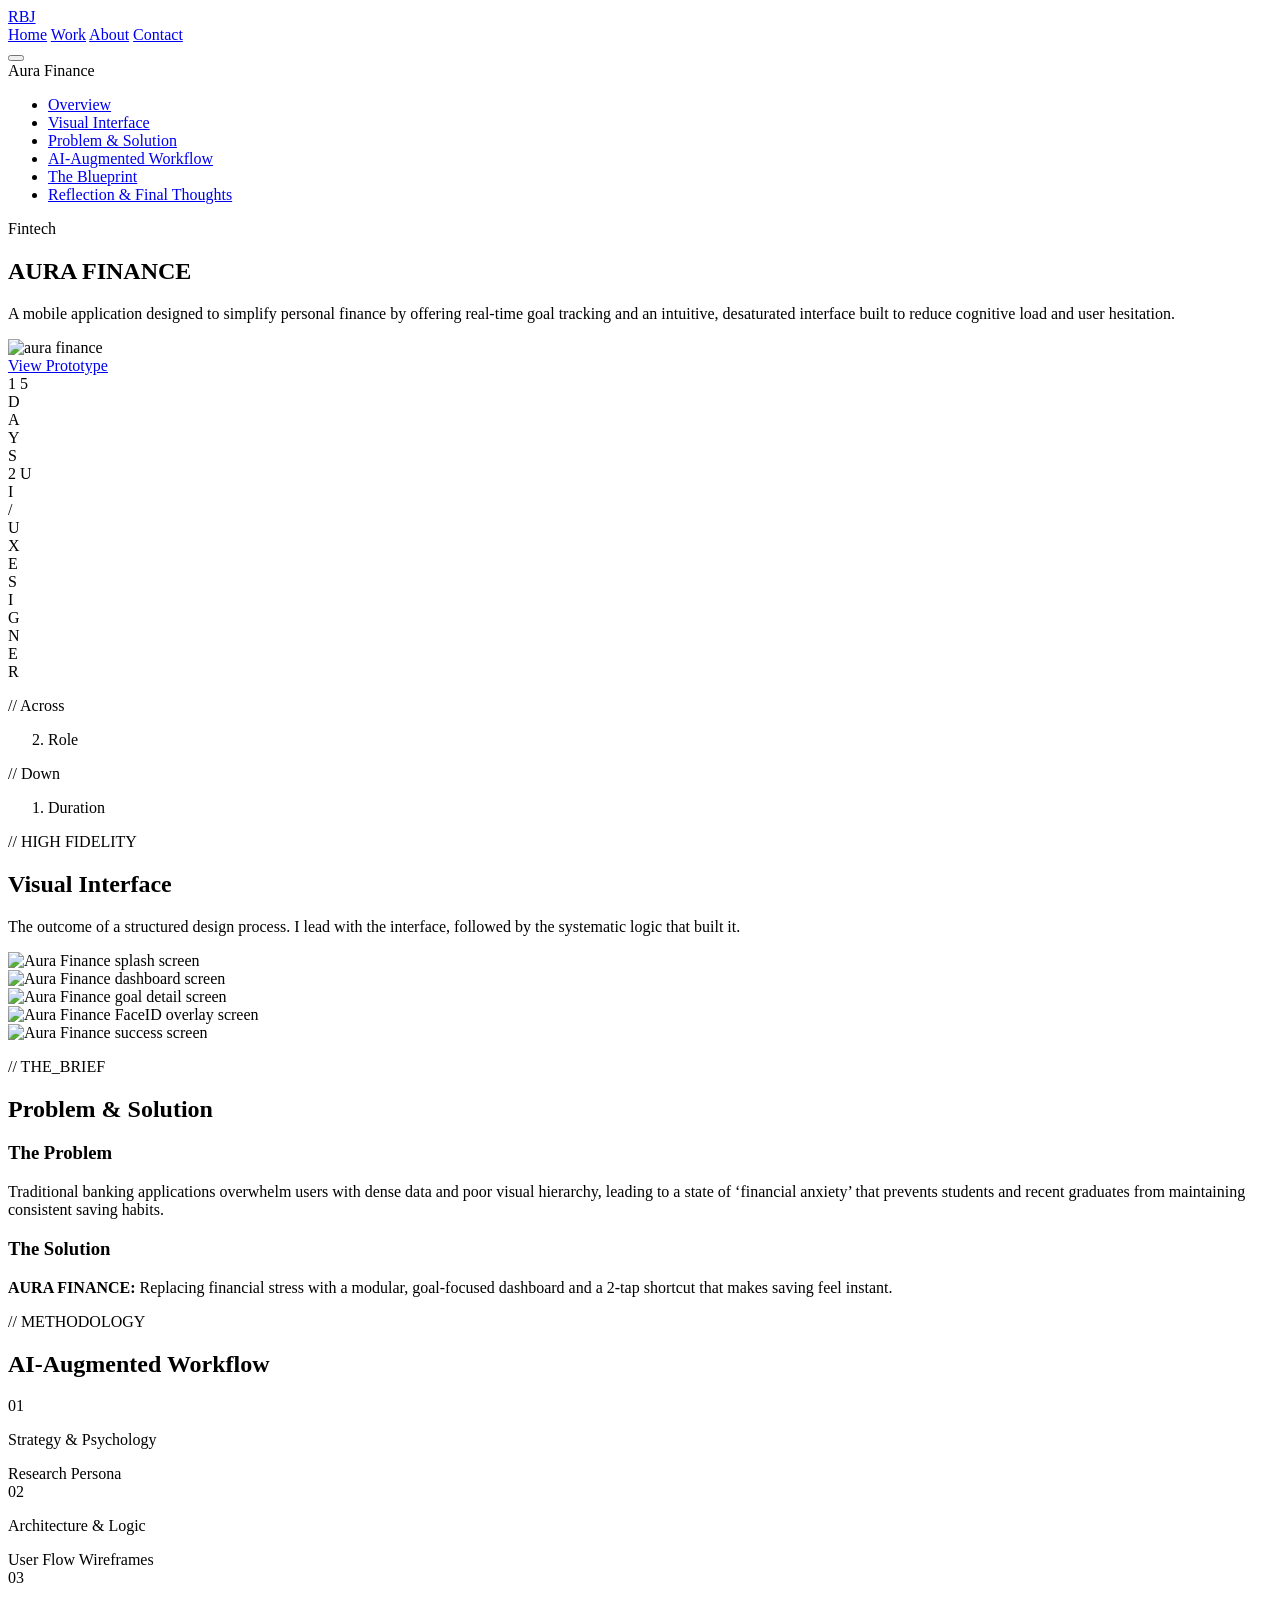
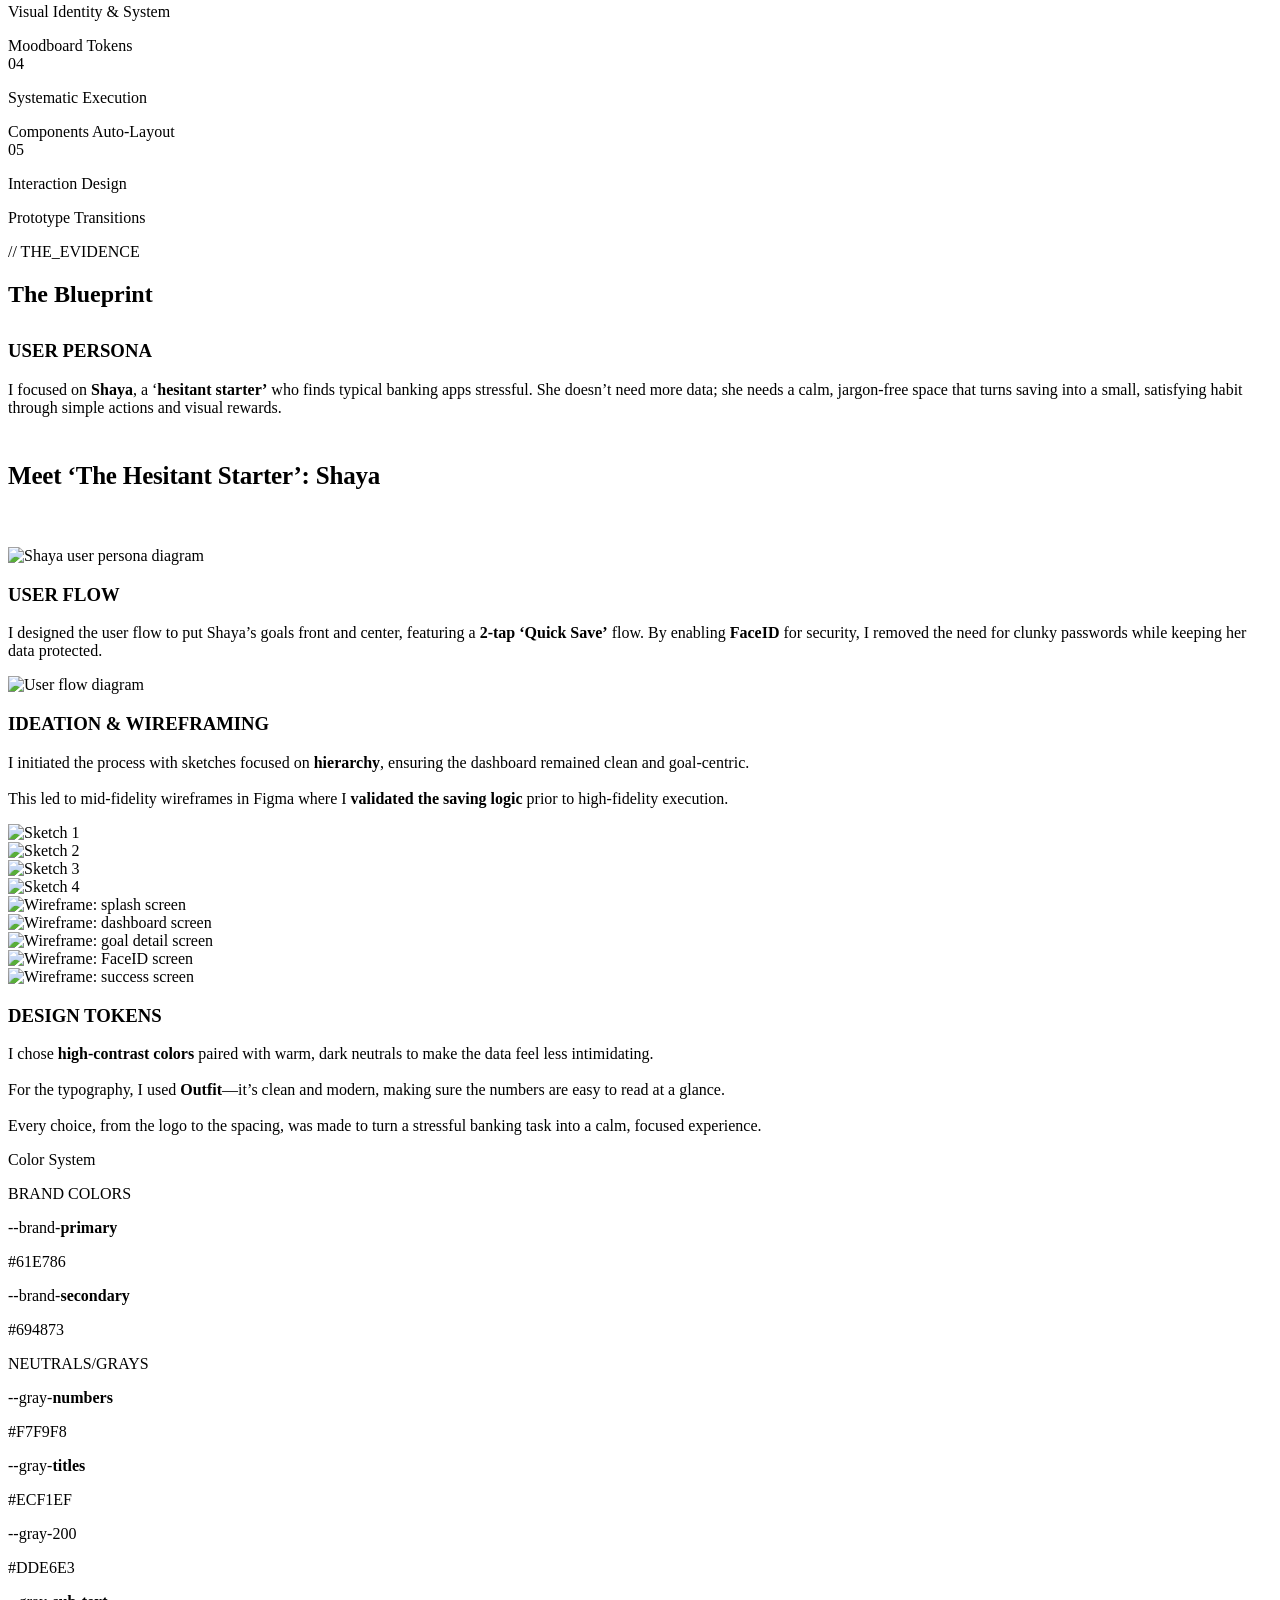
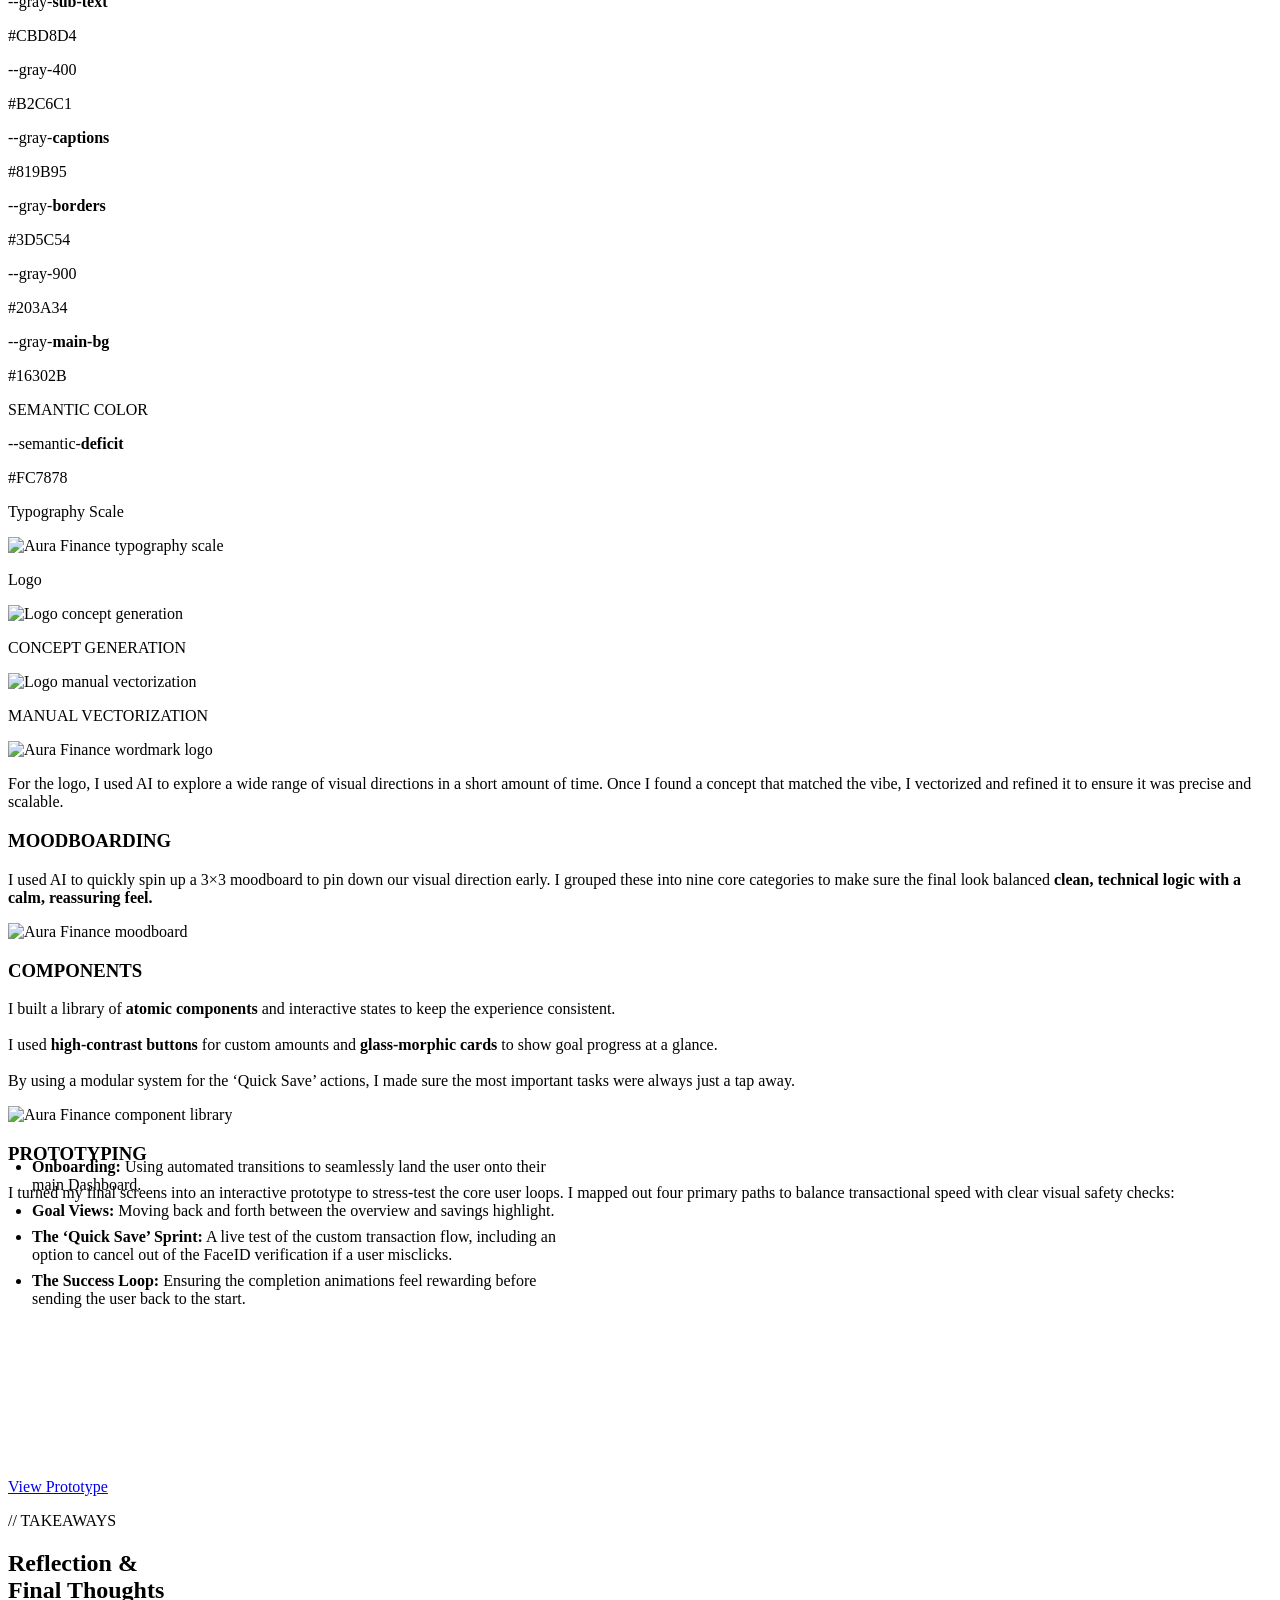
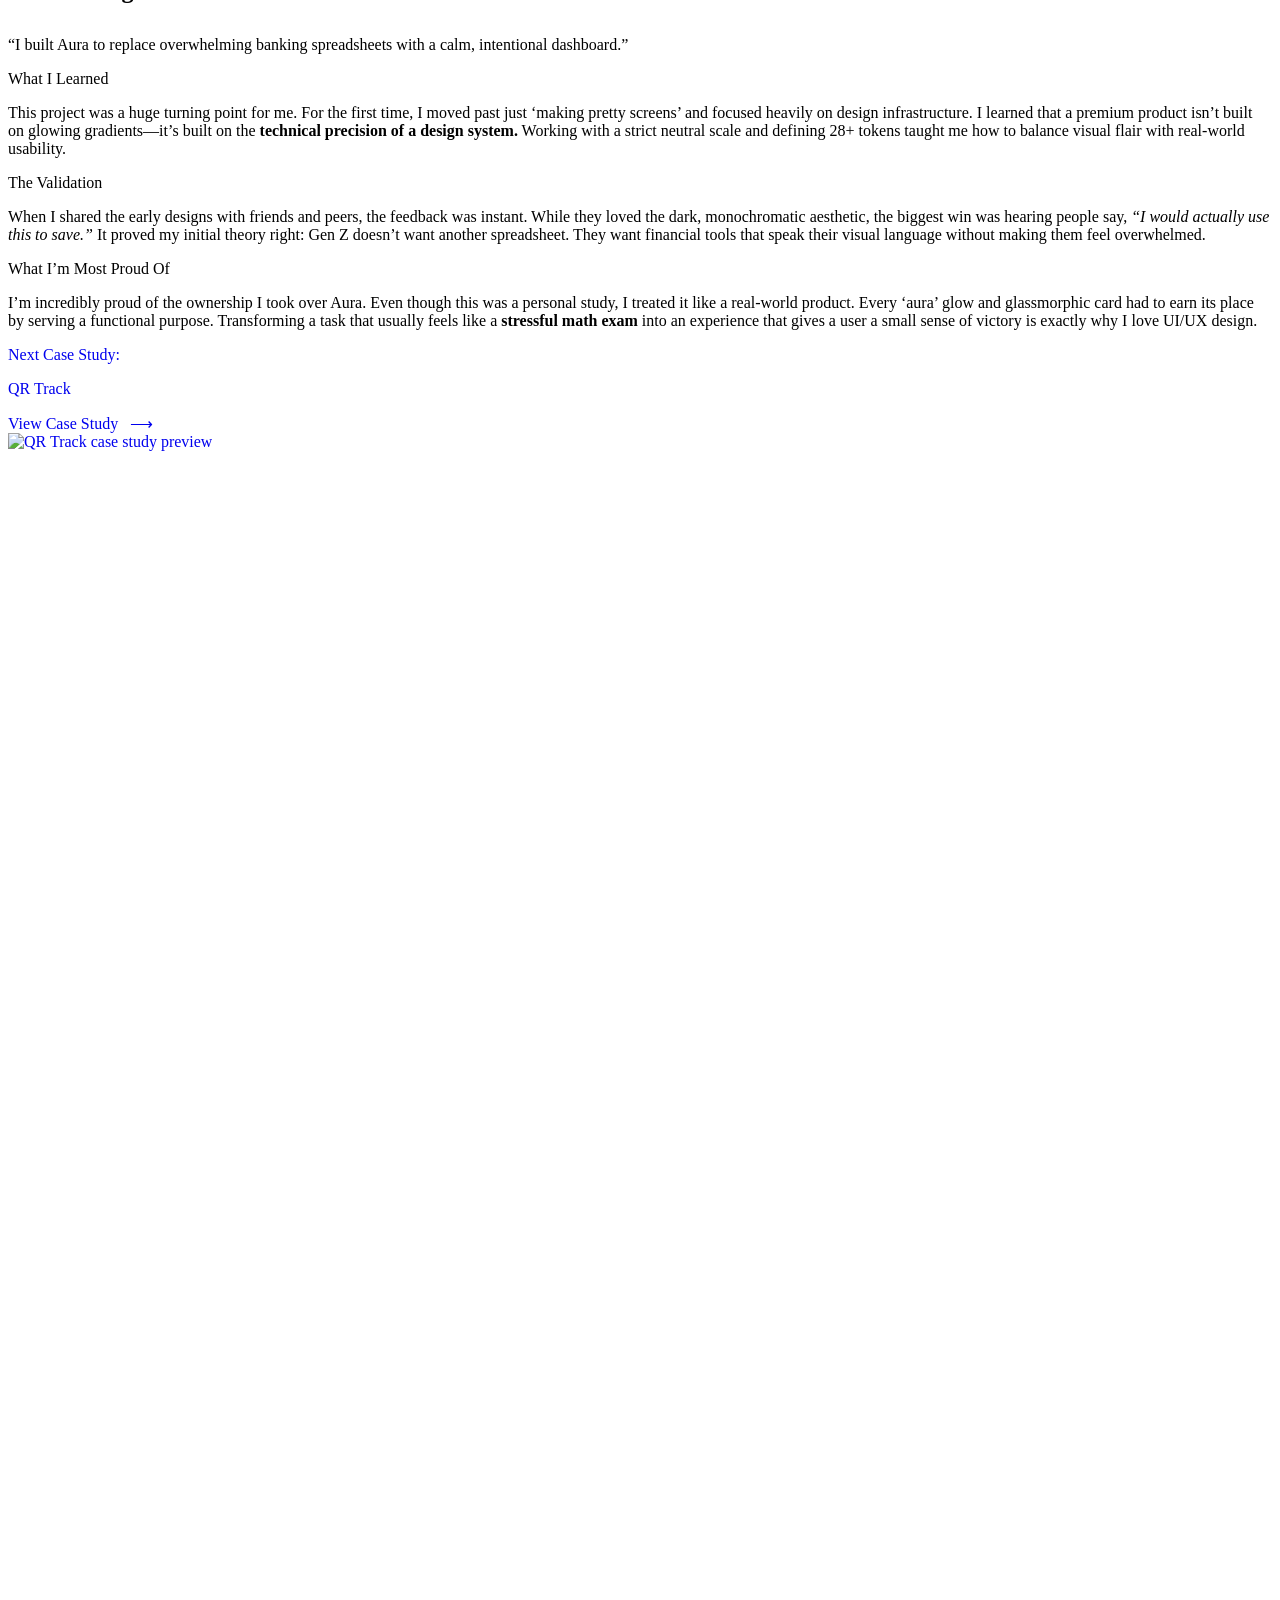
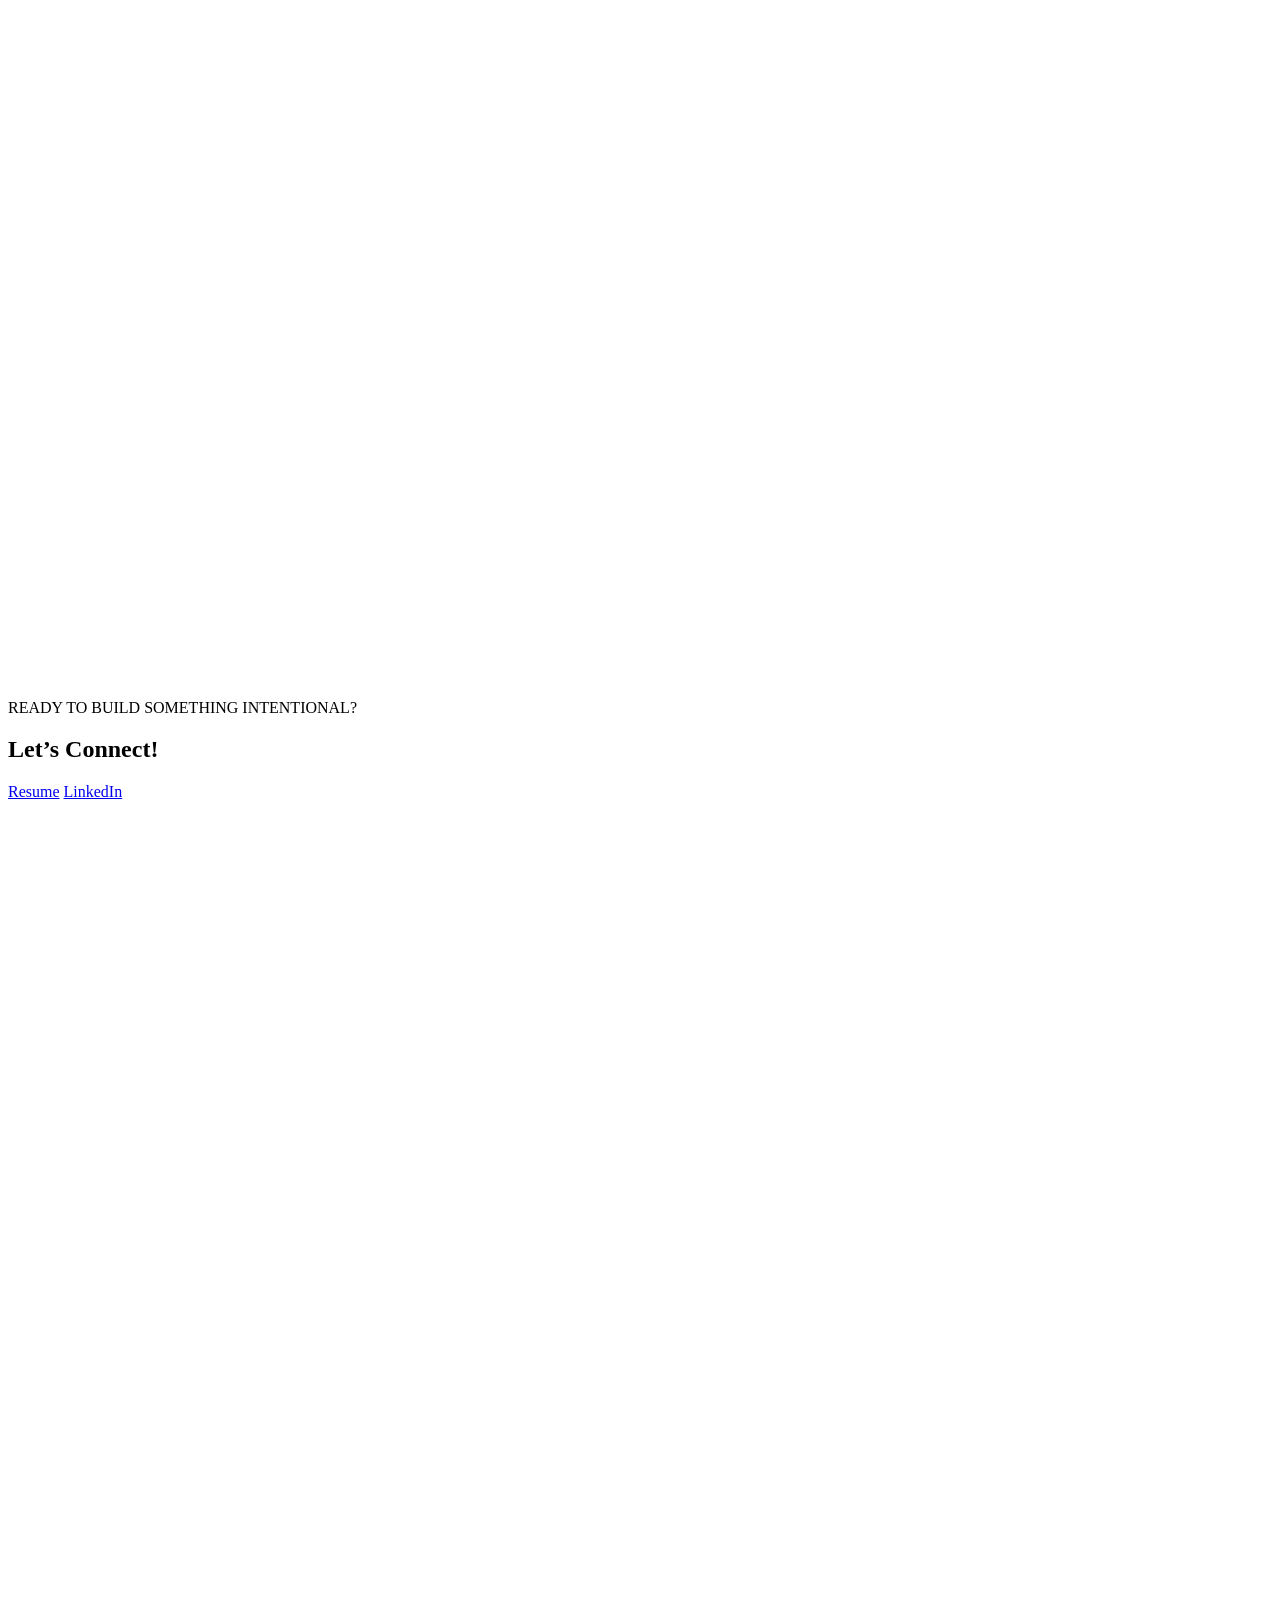
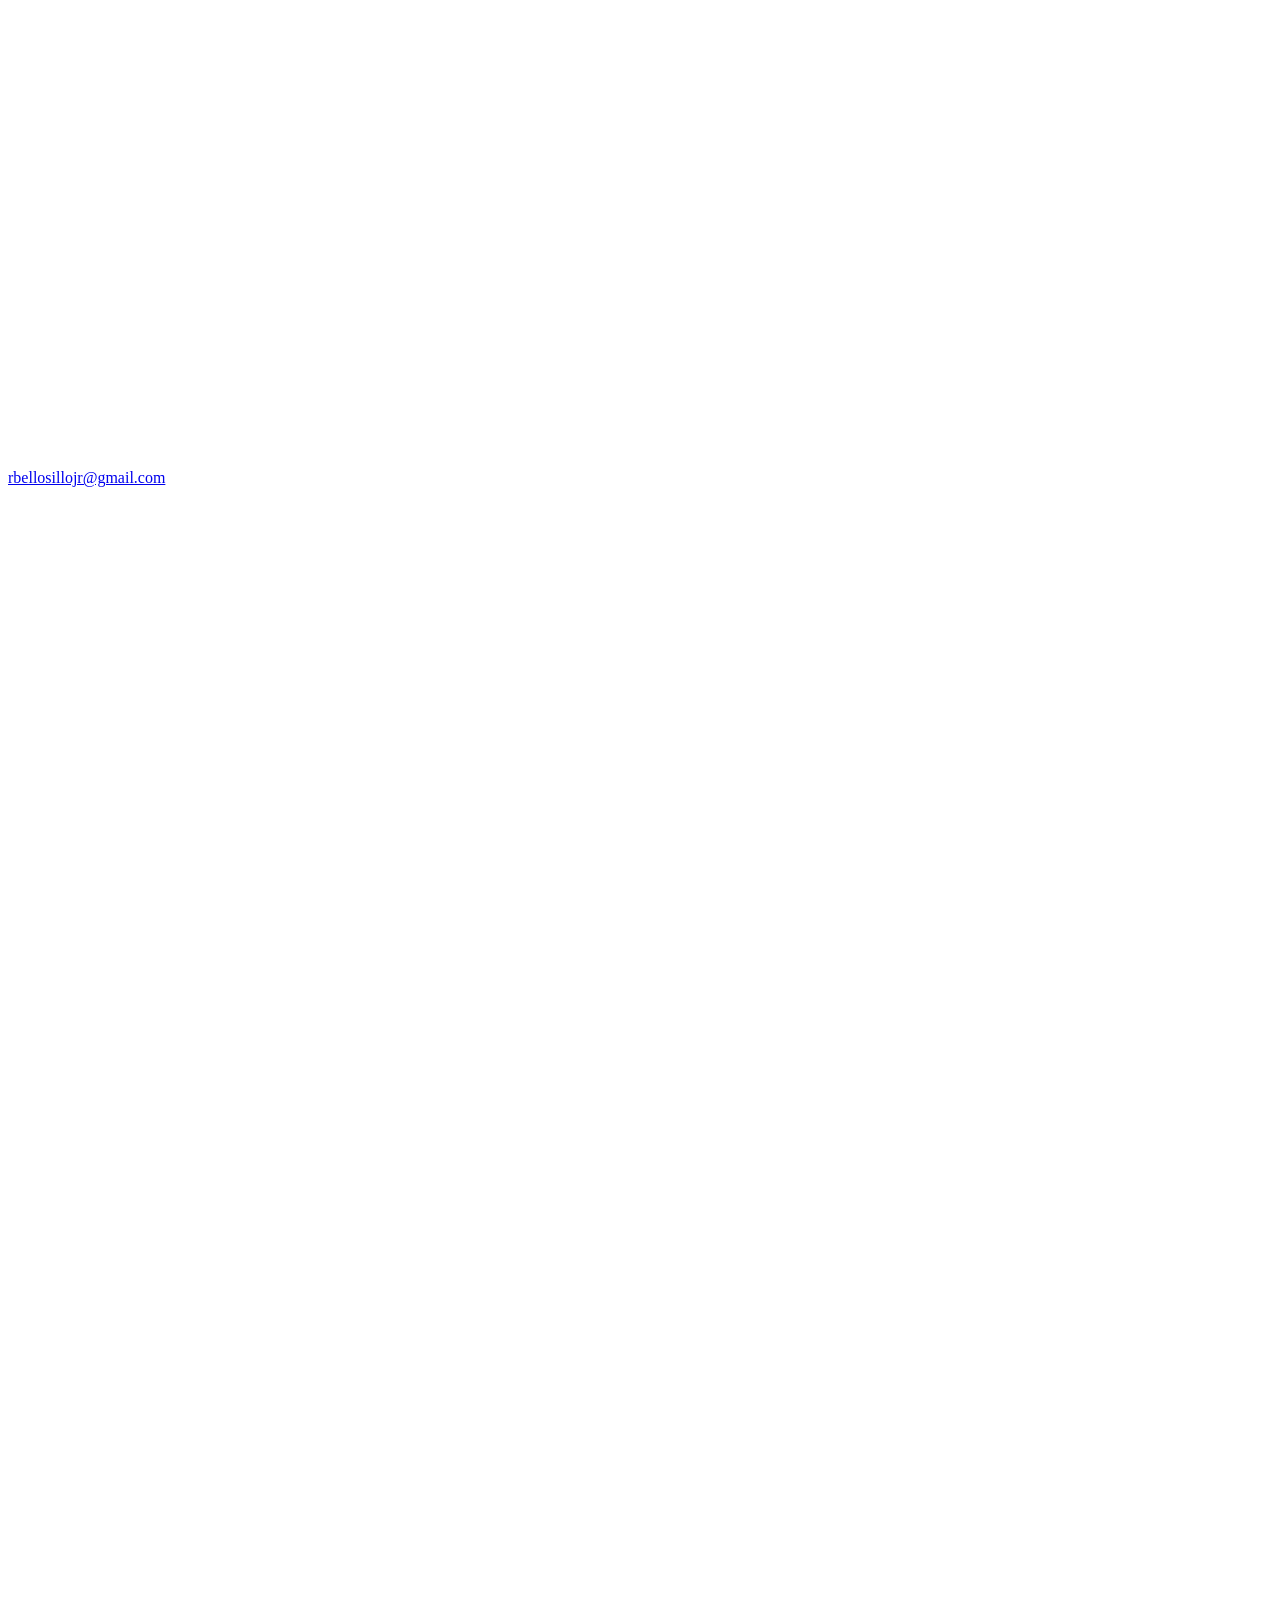
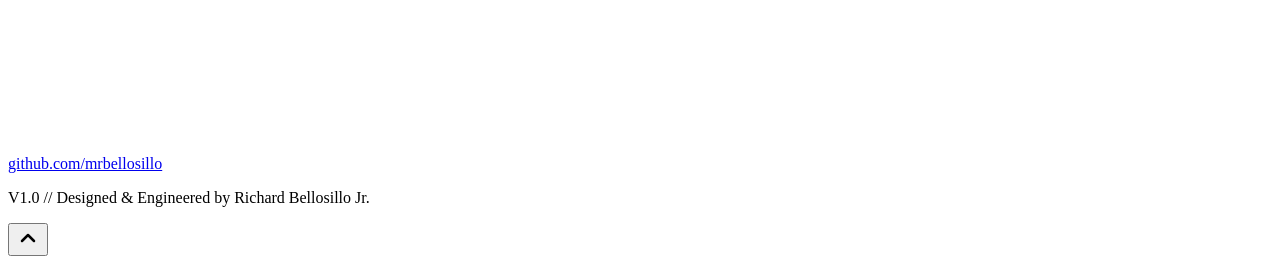
==== aura-finance.html @ d4dec8ad "change prototype link" ====
<!DOCTYPE html>
<html lang="en">
<head>
  <meta charset="UTF-8" />
  <meta name="viewport" content="width=device-width, initial-scale=1.0" />
  <meta name="description" content="Aura Finance — A mobile application designed to simplify personal finance. RBJ Case Study." />
  <title>Aura Finance — RBJ Case Study</title>

  <!-- Google Fonts -->
  <link rel="preconnect" href="https://fonts.googleapis.com" />
  <link rel="preconnect" href="https://fonts.gstatic.com" crossorigin />
  <link href="https://fonts.googleapis.com/css2?family=League+Spartan:wght@700;800;900&family=Oswald:wght@400;500;600;700&family=Source+Sans+Pro:ital,wght@0,400;0,600;0,700;1,400&display=swap" rel="stylesheet" />

  <!-- Stylesheets -->
  <link rel="stylesheet" href="styleguide.css" />
  <link rel="stylesheet" href="styles.css" />
</head>
<body class="aura-finance-page">

  <div class="page-wrapper">

    <!-- ================================================
         HEADER (identical to homepage)
         ================================================ -->
    <header class="site-header">
      <div class="header-inner">
        <a href="index.html" class="logo">RBJ</a>

        <nav class="nav-menus" id="nav-menus" aria-label="Main navigation">
          <a href="index.html" class="nav-link">Home</a>
          <a href="index.html#work" class="nav-link">Work</a>
          <a href="about.html" class="nav-link">About</a>
          <a href="index.html#contact" class="nav-link">Contact</a>
        </nav>

        <button class="nav-toggle" id="nav-toggle" aria-label="Toggle navigation" aria-expanded="false" aria-controls="nav-menus">
          <span></span>
          <span></span>
          <span></span>
        </button>
      </div>
    </header>

    <!-- ================================================
         MAIN CONTENT BLOCK
         ================================================ -->
    <main class="main-content">
        <nav class="project-sub-nav" id="projectSubNav">
            <div class="sub-nav-container">
                <span class="sub-nav-title">Aura Finance</span>
                <ul class="sub-nav-links">
                <li><a href="#overview">Overview</a></li>
                <li><a href="#visuals">Visual Interface</a></li>
                <li><a href="#problem">Problem & Solution</a></li>
                <li><a href="#workflow">AI-Augmented Workflow</a></li>
                <li><a href="#blueprint">The Blueprint</a></li>
                <li><a href="#reflection">Reflection & Final Thoughts</a></li>
                </ul>
            </div>
        </nav>
      <div class="content-inner-casestudy">

        <!-- ============================================
             1. OVERVIEW
             ============================================ -->
        <section class="af-overview" id="overview" aria-label="Project Overview">

          <!-- Left Side: Intro + CTA -->
          <div class="af-left-side">
            <div class="af-intro">
              <p class="af-eyebrow">Fintech</p>
              <h1 class="af-title">AURA FINANCE</h1>
              <p class="af-desc">A mobile application designed to simplify personal finance by offering real-time goal tracking and an intuitive, desaturated interface built to reduce cognitive load and user hesitation.</p>

              <!-- Portrait photo (positioned to the right of intro) -->
              <div class="af-photo-badge">
                <img src="minimalist portfolio/aura overview.png" alt="aura finance" />
              </div>
            </div>

            <a href="https://www.figma.com/proto/QNYFBD7wWFnxVoLUYLYUta/Fintech-Mobile-App?node-id=55-875&p=f&viewport=147%2C205%2C0.57&t=w9JX4EbroOOWSn1L-1&scaling=scale-down&content-scaling=fixed&starting-point-node-id=55%3A875&page-id=" target="_blank" class="cta-btn-green">View Prototype</a>
          </div>

          <!-- Right Side: Role/Duration Crossword -->
          <div class="af-right-side">

            <!-- Crossword: 5 DAYS (↓ col 5, rows 0–4) × UI/UX-DESIGNER (→ row 1, cols 0–12) -->
            <!-- Cell size: 35×35px. Grid: 13 cols × 5 rows = 455×175px -->
            <div class="af-crossword" role="img" aria-label="Crossword: 5 DAYS down, UI/UX DESIGNER across">

              <!-- 5 DAYS — Down, column 5 (left=175px), rows 0–4 -->
              <div class="af-xw-cell" style="left:175px; top:0px;">
                <span class="af-xw-num">1</span>
                <span class="af-xw-letter">5</span>
              </div>
              <div class="af-xw-cell" style="left:175px; top:35px;">
                <span class="af-xw-letter">D</span>
              </div>
              <div class="af-xw-cell" style="left:175px; top:70px;">
                <span class="af-xw-letter">A</span>
              </div>
              <div class="af-xw-cell" style="left:175px; top:105px;">
                <span class="af-xw-letter">Y</span>
              </div>
              <div class="af-xw-cell" style="left:175px; top:140px;">
                <span class="af-xw-letter">S</span>
              </div>

              <!-- UI/UX — Across, row 1 (top=35px), cols 0–4 (left 0–140px) -->
              <div class="af-xw-cell" style="left:0px; top:35px;">
                <span class="af-xw-num">2</span>
                <span class="af-xw-letter">U</span>
              </div>
              <div class="af-xw-cell" style="left:35px; top:35px;">
                <span class="af-xw-letter">I</span>
              </div>
              <div class="af-xw-cell" style="left:70px; top:35px;">
                <span class="af-xw-letter">/</span>
              </div>
              <div class="af-xw-cell" style="left:105px; top:35px;">
                <span class="af-xw-letter">U</span>
              </div>
              <div class="af-xw-cell" style="left:140px; top:35px;">
                <span class="af-xw-letter">X</span>
              </div>

              <!-- ESIGNER — Across, row 1, cols 6–12 (left 210–420px, after shared D at col 5) -->
              <div class="af-xw-cell" style="left:210px; top:35px;">
                <span class="af-xw-letter">E</span>
              </div>
              <div class="af-xw-cell" style="left:245px; top:35px;">
                <span class="af-xw-letter">S</span>
              </div>
              <div class="af-xw-cell" style="left:280px; top:35px;">
                <span class="af-xw-letter">I</span>
              </div>
              <div class="af-xw-cell" style="left:315px; top:35px;">
                <span class="af-xw-letter">G</span>
              </div>
              <div class="af-xw-cell" style="left:350px; top:35px;">
                <span class="af-xw-letter">N</span>
              </div>
              <div class="af-xw-cell" style="left:385px; top:35px;">
                <span class="af-xw-letter">E</span>
              </div>
              <div class="af-xw-cell" style="left:420px; top:35px;">
                <span class="af-xw-letter">R</span>
              </div>

            </div><!-- /.af-crossword -->

            <!-- Crossword Hints -->
            <div class="hint">
              <div class="hint-group">
                <p class="hint-label">// Across</p>
                <ol class="hint-list" start="2">
                  <li>Role</li>
                </ol>
              </div>
              <div class="hint-group">
                <p class="hint-label">// Down</p>
                <ol class="hint-list" start="1">
                  <li>Duration</li>
                </ol>
              </div>
            </div>

          </div><!-- /.af-right-side -->
        </section><!-- /.af-overview -->

        <!-- ============================================
             2. VISUAL INTERFACE (High Fidelity)
             ============================================ -->
        <section aria-label="Visual Interface" id="visuals">
          <div class="visual-interface-panel">

            <div class="vi-header">
              <div class="vi-header-left">
                <p class="vi-label">// HIGH FIDELITY</p>
                <h2 class="vi-title">Visual Interface</h2>
              </div>
              <p class="vi-desc">The outcome of a structured design process. I lead with the interface, followed by the systematic logic that built it.</p>
            </div>

            <div class="phone-screens">
              <!-- Row 1: Splash, Dashboard, Goal Detail -->
              <div class="phone-row">
                <div class="phone-screen-lg">
                  <img src="minimalist portfolio/aura finance (5).png"" alt="Aura Finance splash screen" loading="lazy" />
                </div>
                <div class="phone-screen-lg">
                  <img src="minimalist portfolio/aura finance (1).png" alt="Aura Finance dashboard screen" loading="lazy" />
                </div>
                <div class="phone-screen-lg">
                  <img src="minimalist portfolio/aura finance (2).png" alt="Aura Finance goal detail screen" loading="lazy" />
                </div>
              </div>

              <!-- Row 2: FaceID, Success (centred) -->
              <div class="phone-row-center">
                <div class="phone-screen-lg">
                  <img src="minimalist portfolio/aura finance (3).png" alt="Aura Finance FaceID overlay screen" loading="lazy" />
                </div>
                <div class="phone-screen-lg">
                  <img src="minimalist portfolio/aura finance (4).png" alt="Aura Finance success screen" loading="lazy" />
                </div>
              </div>
            </div>

          </div>
        </section>

        <!-- ============================================
             3. PROBLEM & SOLUTION
             ============================================ -->
        <section class="ps-section" aria-label="Problem and Solution" id="problem">
          <div class="ps-header">
            <p class="ps-eyebrow">// THE_BRIEF</p>
            <h2 class="ps-heading">Problem &amp; Solution</h2>
          </div>

          <div class="ps-grid">
            <div class="ps-col-p">
              <h3 class="ps-col-title">The Problem</h3>
              <p class="ps-col-text">Traditional banking applications overwhelm users with dense data and poor visual hierarchy, leading to a state of &lsquo;financial anxiety&rsquo; that prevents students and recent graduates from maintaining consistent saving habits.</p>
            </div>

            <div class="ps-col">
              <h3 class="ps-col-title">The Solution</h3>
              <p class="ps-col-text"><strong>AURA FINANCE:</strong> Replacing financial stress with a modular, goal-focused dashboard and a 2-tap shortcut that makes saving feel instant.</p>
            </div>
          </div>
        </section>

        <!-- ============================================
             4. METHODOLOGY (AI-Augmented Workflow)
             ============================================ -->
        <section class="methodology-section" aria-label="AI-Augmented Workflow" id="workflow">
          <div class="ps-header">
            <p class="ps-eyebrow">// METHODOLOGY</p>
            <h2 class="ps-heading">AI-Augmented Workflow</h2>
          </div>

          <div class="process-steps-row" role="list">

            <div class="process-step-card" role="listitem">
              <span class="process-step-num">01</span>
              <p class="process-step-title">Strategy &amp; Psychology</p>
              <div class="process-tags">
                <span class="process-tag">Research</span>
                <span class="process-tag">Persona</span>
              </div>
            </div>

            <div class="process-step-card" role="listitem">
              <span class="process-step-num">02</span>
              <p class="process-step-title">Architecture &amp; Logic</p>
              <div class="process-tags">
                <span class="process-tag">User Flow</span>
                <span class="process-tag">Wireframes</span>
              </div>
            </div>

            <div class="process-step-card" role="listitem">
              <span class="process-step-num">03</span>
              <p class="process-step-title">Visual Identity &amp; System</p>
              <div class="process-tags">
                <span class="process-tag">Moodboard</span>
                <span class="process-tag">Tokens</span>
              </div>
            </div>

            <div class="process-step-card" role="listitem">
              <span class="process-step-num">04</span>
              <p class="process-step-title">Systematic Execution</p>
              <div class="process-tags">
                <span class="process-tag">Components</span>
                <span class="process-tag">Auto-Layout</span>
              </div>
            </div>

            <div class="process-step-card" role="listitem">
              <span class="process-step-num">05</span>
              <p class="process-step-title">Interaction Design</p>
              <div class="process-tags">
                <span class="process-tag">Prototype</span>
                <span class="process-tag">Transitions</span>
              </div>
            </div>

          </div>
        </section>

        <!-- ============================================
             5. THE BLUEPRINT
             ============================================ -->
        <section class="blueprint-section" aria-label="The Blueprint" id="blueprint">

          <!-- Blueprint Title -->
          <div class="blueprint-title-block" style="margin-bottom: 32px;">
            <p class="blueprint-eyebrow">// THE_EVIDENCE</p>
            <h2 class="blueprint-heading">The Blueprint</h2>
          </div>

          <!-- Blueprint Sub-sections (each separated by a green divider) -->
          <div class="blueprint-sections">

            <!-- 5a. USER PERSONA -->
            <div class="af-subsection">
              <div class="af-subsection-header">
                <h3 class="af-subsection-name">USER PERSONA</h3>
                <p class="af-subsection-desc">
                  I focused on <strong>Shaya</strong>, a &lsquo;<strong>hesitant starter&rsquo;</strong> who finds typical banking apps stressful. She doesn&rsquo;t need more data; she needs a calm, jargon-free space that turns saving into a small, satisfying habit through simple actions and visual rewards.
                </p>
              </div>

              <div style="display:flex; flex-direction:column; gap:28px;">
                <div>
                  <p style="font-family:var(--h4-font-family); font-weight:700; font-size:25px; letter-spacing:-0.175px; line-height:36px; color:var(--neutral-30);">
                    Meet &lsquo;The Hesitant Starter&rsquo;: <span class="af-accent">Shaya</span>
                  </p>
                </div>
                <div class="af-image-card-fixed">
                  <img src="minimalist portfolio/User Persona aura.png" alt="Shaya user persona diagram" loading="lazy" />
                </div>
              </div>
            </div>

            <!-- 5b. USER FLOW -->
            <div class="af-subsection">
              <div class="af-subsection-header">
                <h3 class="af-subsection-name">USER FLOW</h3>
                <p class="af-subsection-desc">
                  I designed the user flow to put Shaya&rsquo;s goals front and center, featuring a <strong>2-tap &lsquo;Quick Save&rsquo;</strong> flow. By enabling <strong>FaceID</strong> for security, I removed the need for clunky passwords while keeping her data protected.
                </p>
              </div>
              <div class="af-flow-image-card">
                <img src="minimalist portfolio/user flow aura.png" alt="User flow diagram" loading="lazy" />
              </div>
            </div>

            <!-- 5c. IDEATION & WIREFRAMING -->
            <div class="af-subsection">
              <div class="af-subsection-header">
                <h3 class="af-subsection-name">IDEATION &amp; WIREFRAMING</h3>
                <p class="af-subsection-desc">
                  I initiated the process with sketches focused on <strong>hierarchy</strong>, ensuring the dashboard remained clean and goal-centric.
                  <br /><br />
                  This led to mid-fidelity wireframes in Figma where I <strong>validated the saving logic</strong> prior to high-fidelity execution.
                </p>
              </div>

              <div class="wireframe-panel">
                <!-- Sketches row -->
                <div class="sketch-row">
                  <div class="sketch-card">
                    <img src="minimalist portfolio/aura sketch 1.jpg" alt="Sketch 1" loading="lazy" />
                  </div>
                  <div class="sketch-card">
                    <img src="minimalist portfolio/aura sketch 2.jpg" alt="Sketch 2" loading="lazy" />
                  </div>
                  <div class="sketch-card">
                    <img src="minimalist portfolio/aura sketch 3.jpg" alt="Sketch 3" loading="lazy" />
                  </div>
                  <div class="sketch-card">
                    <img src="minimalist portfolio/aura sketch 4.jpg" alt="Sketch 4" loading="lazy" />
                  </div>
                </div>

                <!-- Mid-fi wireframes row -->
                <div class="midfi-row">
                  <div class="midfi-phone">
                    <img src="minimalist portfolio/Splash WIREFRAME.png" alt="Wireframe: splash screen" loading="lazy" />
                  </div>
                  <div class="midfi-phone">
                    <img src="minimalist portfolio/Dashboard WIREFRAME.png" alt="Wireframe: dashboard screen" loading="lazy" />
                  </div>
                  <div class="midfi-phone">
                    <img src="minimalist portfolio/Goal Details WIREFRAME.png" alt="Wireframe: goal detail screen" loading="lazy" />
                  </div>
                  <div class="midfi-phone">
                    <img src="minimalist portfolio/FaceID Overlay WIREFRAME.png" alt="Wireframe: FaceID screen" loading="lazy" />
                  </div>
                  <div class="midfi-phone">
                    <img src="minimalist portfolio/Success WIREFRAME.png" alt="Wireframe: success screen" loading="lazy" />
                  </div>
                </div>
              </div>
            </div>

            <!-- 5d. DESIGN TOKENS -->
            <div class="af-subsection">
              <div class="af-subsection-header">
                <h3 class="af-subsection-name">DESIGN TOKENS</h3>
                <p class="af-subsection-desc">
                  I chose <strong>high-contrast colors</strong> paired with warm, dark neutrals to make the data feel less intimidating.
                  <br /><br />
                  For the typography, I used <strong>Outfit</strong>&mdash;it&rsquo;s clean and modern, making sure the numbers are easy to read at a glance.
                  <br /><br />
                  Every choice, from the logo to the spacing, was made to turn a stressful banking task into a calm, focused experience.
                </p>
              </div>

              <div class="tokens-panel">
                <div class="tokens-inner">

                  <!-- Color System -->
                  <div>
                    <p class="tokens-subsection-title">Color System</p>
                    <div class="color-system-grid">

                      <!-- Brand Colors -->
                      <div class="color-group">
                        <p class="color-group-label">BRAND COLORS</p>
                        <div class="color-list">
                          <div class="color-row">
                            <div class="color-swatch" style="background:#61E786;"></div>
                            <div>
                              <p class="color-info-name">--brand-<strong>primary</strong></p>
                              <p class="color-info-hex">#61E786</p>
                            </div>
                          </div>
                          <div class="color-row">
                            <div class="color-swatch" style="background:#694873;"></div>
                            <div>
                              <p class="color-info-name">--brand-<strong>secondary</strong></p>
                              <p class="color-info-hex">#694873</p>
                            </div>
                          </div>
                        </div>
                      </div>

                      <!-- Neutrals / Grays -->
                      <div class="color-group">
                        <p class="color-group-label">NEUTRALS/GRAYS</p>
                        <div class="color-list">
                          <div class="color-row">
                            <div class="color-swatch" style="background:#F7F9F8;"></div>
                            <div>
                              <p class="color-info-name">--gray-<strong>numbers</strong></p>
                              <p class="color-info-hex">#F7F9F8</p>
                            </div>
                          </div>
                          <div class="color-row">
                            <div class="color-swatch" style="background:#ECF1EF;"></div>
                            <div>
                              <p class="color-info-name">--gray-<strong>titles</strong></p>
                              <p class="color-info-hex">#ECF1EF</p>
                            </div>
                          </div>
                          <div class="color-row">
                            <div class="color-swatch" style="background:#DDE6E3;"></div>
                            <div>
                              <p class="color-info-name">--gray-200</p>
                              <p class="color-info-hex">#DDE6E3</p>
                            </div>
                          </div>
                          <div class="color-row">
                            <div class="color-swatch" style="background:#CBD8D4;"></div>
                            <div>
                              <p class="color-info-name">--gray-<strong>sub-text</strong></p>
                              <p class="color-info-hex">#CBD8D4</p>
                            </div>
                          </div>
                          <div class="color-row">
                            <div class="color-swatch" style="background:#B2C6C1;"></div>
                            <div>
                              <p class="color-info-name">--gray-400</p>
                              <p class="color-info-hex">#B2C6C1</p>
                            </div>
                          </div>
                          <div class="color-row">
                            <div class="color-swatch" style="background:#819B95;"></div>
                            <div>
                              <p class="color-info-name">--gray-<strong>captions</strong></p>
                              <p class="color-info-hex">#819B95</p>
                            </div>
                          </div>
                          <div class="color-row">
                            <div class="color-swatch" style="background:#3D5C54;"></div>
                            <div>
                              <p class="color-info-name">--gray-<strong>borders</strong></p>
                              <p class="color-info-hex">#3D5C54</p>
                            </div>
                          </div>
                          <div class="color-row">
                            <div class="color-swatch" style="background:#203A34;"></div>
                            <div>
                              <p class="color-info-name">--gray-900</p>
                              <p class="color-info-hex">#203A34</p>
                            </div>
                          </div>
                          <div class="color-row">
                            <div class="color-swatch" style="background:#16302B;"></div>
                            <div>
                              <p class="color-info-name">--gray-<strong>main-bg</strong></p>
                              <p class="color-info-hex">#16302B</p>
                            </div>
                          </div>
                        </div>
                      </div>

                      <!-- Semantic Color -->
                      <div class="color-group">
                        <p class="color-group-label">SEMANTIC COLOR</p>
                        <div class="color-list">
                          <div class="color-row">
                            <div class="color-swatch" style="background:#FC7878;"></div>
                            <div>
                              <p class="color-info-name">--semantic-<strong>deficit</strong></p>
                              <p class="color-info-hex">#FC7878</p>
                            </div>
                          </div>
                        </div>
                      </div>

                    </div><!-- /.color-system-grid -->
                  </div>

                  <!-- Typography & Logo -->
                  <div class="typo-logo-row">

                    <!-- Typography Scale -->
                    <div class="typography-block">
                      <p class="tokens-subsection-title">Typography Scale</p>
                      <div class="typography-image-card">
                        <img src="minimalist portfolio/typography scale aura.png" alt="Aura Finance typography scale" loading="lazy" />
                      </div>
                    </div>

                    <!-- Logo -->
                    <div class="logo-block">
                      <p class="tokens-subsection-title" style="align-self:flex-start;">Logo</p>
                      <div class="logo-dark-card">
                        <!-- Logo concept images -->
                        <div class="logo-concept-row">
                          <div class="logo-concept-item">
                            <img src="minimalist portfolio/concept aura (1).png" alt="Logo concept generation" loading="lazy" />
                            <p class="logo-concept-label">CONCEPT GENERATION</p>
                          </div>
                          <div class="logo-concept-item">
                            <img src="minimalist portfolio/concept aura (2).png" alt="Logo manual vectorization" loading="lazy" style="object-fit:contain;" />
                            <p class="logo-concept-label">MANUAL VECTORIZATION</p>
                          </div>
                        </div>

                        <!-- Final wordmark -->
                        <div class="logo-final-row">
                          <div class="logo-final-badge">
                            <img src="minimalist portfolio/concept aura (3).png" alt="Aura Finance wordmark logo" loading="lazy" />
                          </div>
                          <p class="logo-final-caption">For the logo, I used AI to explore a wide range of visual directions in a short amount of time. Once I found a concept that matched the vibe, I vectorized and refined it to ensure it was precise and scalable.</p>
                        </div>
                      </div>
                    </div>

                  </div><!-- /.typo-logo-row -->

                </div><!-- /.tokens-inner -->
              </div><!-- /.tokens-panel -->
            </div>

            <!-- 5e. MOODBOARDING -->
            <div class="af-subsection">
              <div class="af-subsection-header">
                <h3 class="af-subsection-name">MOODBOARDING</h3>
                <p class="af-subsection-desc">
                  I used AI to quickly spin up a 3&times;3 moodboard to pin down our visual direction early. I grouped these into nine core categories to make sure the final look balanced <strong>clean, technical logic with a calm, reassuring feel.</strong>
                </p>
              </div>
              <div class="af-image-card">
                <img src="minimalist portfolio/Aura finance moodboard.png" alt="Aura Finance moodboard" loading="lazy" />
              </div>
            </div>

            <!-- 5f. COMPONENTS -->
            <div class="af-subsection">
              <div class="af-subsection-header">
                <h3 class="af-subsection-name">COMPONENTS</h3>
                <p class="af-subsection-desc">
                  I built a library of <strong>atomic components</strong> and interactive states to keep the experience consistent.
                  <br /><br />
                  I used <strong>high-contrast buttons</strong> for custom amounts and <strong>glass-morphic cards</strong> to show goal progress at a glance.
                  <br /><br />
                  By using a modular system for the &lsquo;Quick Save&rsquo; actions, I made sure the most important tasks were always just a tap away.
                </p>
              </div>
              <div class="af-image-card">
                <img src="minimalist portfolio/Components aura.png" alt="Aura Finance component library" loading="lazy" />
              </div>
            </div>

            <!-- 5g. PROTOTYPING (last — no divider, has centered CTA) -->
            <div class="af-subsection" style="border-bottom:none; padding-bottom:0; margin-bottom:0;">
              <div class="af-subsection-header">
                <h3 class="af-subsection-name">PROTOTYPING</h3>
                <p class="af-subsection-desc">
                  I turned my final screens into an interactive prototype to stress-test the core user loops. I mapped out four primary paths to balance transactional speed with clear visual safety checks:
                </p>
              </div>

              <!-- Prototype description list -->
              <ul style="font-family:var(--body-large-font-family); font-size:var(--body-large-font-size); line-height:var(--body-large-line-height); color:var(--neutral-30); list-style:disc; padding-left:24px; display:flex; flex-direction:column; gap:8px; width:531px; align-self:flex-end; margin-top:-60px;">
                <li><strong>Onboarding:</strong> Using automated transitions to seamlessly land the user onto their main Dashboard.</li>
                <li><strong>Goal Views:</strong> Moving back and forth between the overview and savings highlight.</li>
                <li><strong>The &lsquo;Quick Save&rsquo; Sprint:</strong> A live test of the custom transaction flow, including an option to cancel out of the FaceID verification if a user misclicks.</li>
                <li><strong>The Success Loop:</strong> Ensuring the completion animations feel rewarding before sending the user back to the start.</li>
              </ul>

              <div class="af-prototype-video-card">
                    <video 
                        src="minimalist portfolio/Aura prototype (1).mp4" 
                        autoplay 
                        muted 
                        loop 
                        playsinline 
                        poster="minimalist portfolio/aura thumbnail.png">
                    </video>
                </div>

              <div class="prototype-cta-wrap">
                <a href="https://www.figma.com/proto/QNYFBD7wWFnxVoLUYLYUta/Fintech-Mobile-App?node-id=55-651&viewport=246%2C172%2C0.39&t=v7TFz2udGA73WuOQ-1&scaling=contain&content-scaling=fixed&starting-point-node-id=55%3A875&page-id=55%3A650" target="_blank" class="cta-btn-green">View Prototype</a>
              </div>
            </div>

          </div><!-- /.blueprint-sections -->
        </section>

        <!-- ============================================
             6. REFLECTION & FINAL THOUGHTS
             ============================================ -->
        <section class="reflection-section" aria-label="Reflection and Final Thoughts" id="reflection">
          <div class="blueprint-title-block" style="margin-bottom: 32px;">
            <p class="blueprint-eyebrow">// TAKEAWAYS</p>
            <h2 class="blueprint-heading">Reflection &amp;<br />Final Thoughts</h2>
          </div>

          <div class="reflection-grid">

            <!-- Top-left: Quote -->
            <div class="reflection-cell rc-quote">
              <p class="reflection-quote">
                &ldquo;I built <span class="af-accent">Aura</span> to replace overwhelming banking spreadsheets with a calm, intentional dashboard.&rdquo;
              </p>
            </div>

            <!-- Top-right: What I Learned -->
            <div class="reflection-cell rc-learn">
              <div>
                <span class="reflection-cell-title">What I Learned</span>
                <p class="reflection-cell-text">
                  This project was a huge turning point for me. For the first time, I moved past just &lsquo;making pretty screens&rsquo; and focused heavily on design infrastructure. I learned that a premium product isn&rsquo;t built on glowing gradients&mdash;it&rsquo;s built on the <strong>technical precision of a design system.</strong> Working with a strict neutral scale and defining 28+ tokens taught me how to balance visual flair with real-world usability.
                </p>
              </div>
            </div>

            <!-- Bottom-left: The Validation -->
            <div class="reflection-cell rc-valid">
              <div>
                <span class="reflection-cell-title">The Validation</span>
                <p class="reflection-cell-text">
                  When I shared the early designs with friends and peers, the feedback was instant. While they loved the dark, monochromatic aesthetic, the biggest win was hearing people say, <em>&ldquo;I would actually use this to save.&rdquo;</em> It proved my initial theory right: Gen Z doesn&rsquo;t want another spreadsheet. They want financial tools that speak their visual language without making them feel overwhelmed.
                </p>
              </div>
            </div>

            <!-- Bottom-right: What I'm Most Proud Of -->
            <div class="reflection-cell rc-proud">
              <div>
                <span class="reflection-cell-title">What I&rsquo;m Most Proud Of</span>
                <p class="reflection-cell-text">
                  I&rsquo;m incredibly proud of the ownership I took over Aura. Even though this was a personal study, I treated it like a real-world product. Every &lsquo;aura&rsquo; glow and glassmorphic card had to earn its place by serving a functional purpose. Transforming a task that usually feels like a <strong>stressful math exam</strong> into an experience that gives a user a small sense of victory is exactly why I love UI/UX design.
                </p>
              </div>
            </div>

          </div><!-- /.reflection-grid -->
        </section>

        <!-- ============================================
             7. NEXT CASE STUDY
             ============================================ -->
        <section class="next-case-study-section" aria-label="Next case study">
          <a href="qr-track.html" class="next-case-study-banner" style="text-decoration: none; display: block;">
            <div class="next-cs-content">
              <div>
                <p class="next-cs-label">Next Case Study:</p>
                <p class="next-cs-name">QR Track</p>
                <!-- CHANGED FROM <a> TO <span> TO PREVENT HTML BREAKAGE -->
                <span class="next-cs-link">View Case Study &nbsp;&nbsp;⟶</span>
              </div>
              <img
                src="minimalist portfolio/qr track (7).png"
                alt="QR Track case study preview"
                class="next-cs-image"
                loading="lazy"
              />
            </div>
          </a>
        </section>

        <footer class="site-footer" id="contacts" aria-label="Contact and footer" style="margin-top: -40px;">

      <!-- Decorative QR-code SVG patterns -->
            <div class="deco-svg deco-tl" aria-hidden="true">
                <svg viewBox="0 0 174.834 174.834" fill="none" xmlns="http://www.w3.org/2000/svg">
                <path d="M145.695 21.8543H101.987C97.98 21.8543 94.7019 25.1324 94.7019 29.139V87.4171C94.7019 91.4238 97.98 94.7019 101.987 94.7019H145.695C149.702 94.7019 152.98 91.4238 152.98 87.4171V29.139C152.98 25.1324 149.702 21.8543 145.695 21.8543ZM138.41 80.1324H109.271V36.4238H138.41V80.1324ZM72.8476 21.8543H29.139C25.1324 21.8543 21.8543 25.1324 21.8543 29.139V58.2781C21.8543 62.2847 25.1324 65.5629 29.139 65.5629H72.8476C76.8542 65.5629 80.1324 62.2847 80.1324 58.2781V29.139C80.1324 25.1324 76.8542 21.8543 72.8476 21.8543ZM65.5629 50.9933H36.4238V36.4238H65.5629V50.9933ZM145.695 109.271H101.987C97.98 109.271 94.7019 112.55 94.7019 116.556V145.695C94.7019 149.702 97.98 152.98 101.987 152.98H145.695C149.702 152.98 152.98 149.702 152.98 145.695V116.556C152.98 112.55 149.702 109.271 145.695 109.271ZM138.41 138.41H109.271V123.841H138.41V138.41ZM72.8476 80.1324H29.139C25.1324 80.1324 21.8543 83.4105 21.8543 87.4171V145.695C21.8543 149.702 25.1324 152.98 29.139 152.98H72.8476C76.8542 152.98 80.1324 149.702 80.1324 145.695V87.4171C80.1324 83.4105 76.8542 80.1324 72.8476 80.1324ZM65.5629 138.41H36.4238V94.7019H65.5629V138.41Z" fill="var(--brandprimary)" />
                </svg>
            </div>

            <div class="deco-svg deco-ml" aria-hidden="true">
                <svg viewBox="0 0 99.0884 99.0884" fill="none" xmlns="http://www.w3.org/2000/svg">
                <path d="M82.5736 12.386H57.8015C55.5308 12.386 53.6729 14.244 53.6729 16.5147V49.5442C53.6729 51.815 55.5308 53.6729 57.8015 53.6729H82.5736C84.8444 53.6729 86.7023 51.815 86.7023 49.5442V16.5147C86.7023 14.244 84.8444 12.386 82.5736 12.386ZM78.445 45.4155H61.9302V20.6434H78.445V45.4155ZM41.2868 12.386H16.5147C14.244 12.386 12.386 14.244 12.386 16.5147V33.0295C12.386 35.3002 14.244 37.1581 16.5147 37.1581H41.2868C43.5576 37.1581 45.4155 35.3002 45.4155 33.0295V16.5147C45.4155 14.244 43.5576 12.386 41.2868 12.386ZM37.1581 28.9008H20.6434V20.6434H37.1581V28.9008ZM82.5736 61.9302H57.8015C55.5308 61.9302 53.6729 63.7881 53.6729 66.0589V82.5736C53.6729 84.8444 55.5308 86.7023 57.8015 86.7023H82.5736C84.8444 86.7023 86.7023 84.8444 86.7023 82.5736V66.0589C86.7023 63.7881 84.8444 61.9302 82.5736 61.9302ZM78.445 78.445H61.9302V70.1876H78.445V78.445ZM41.2868 45.4155H16.5147C14.244 45.4155 12.386 47.2734 12.386 49.5442V82.5736C12.386 84.8444 14.244 86.7023 16.5147 86.7023H41.2868C43.5576 86.7023 45.4155 84.8444 45.4155 82.5736V49.5442C45.4155 47.2734 43.5576 45.4155 41.2868 45.4155ZM37.1581 78.445H20.6434V53.6729H37.1581V78.445Z" fill="var(--brandprimary)" />
                </svg>
            </div>

            <div class="deco-svg deco-tr" aria-hidden="true">
                <svg viewBox="0 0 200 200" fill="none" xmlns="http://www.w3.org/2000/svg">
                <path d="M166.667 25H116.667C112.083 25 108.333 28.75 108.333 33.3333V100C108.333 104.583 112.083 108.333 116.667 108.333H166.667C171.25 108.333 175 104.583 175 100V33.3333C175 28.75 171.25 25 166.667 25ZM158.333 91.6667H125V41.6667H158.333V91.6667ZM83.3333 25H33.3333C28.75 25 25 28.75 25 33.3333V66.6667C25 71.25 28.75 75 33.3333 75H83.3333C87.9167 75 91.6667 71.25 91.6667 66.6667V33.3333C91.6667 28.75 87.9167 25 83.3333 25ZM75 58.3333H41.6667V41.6667H75V58.3333ZM166.667 125H116.667C112.083 125 108.333 128.75 108.333 133.333V166.667C108.333 171.25 112.083 175 116.667 175H166.667C171.25 175 175 171.25 175 166.667V133.333C175 128.75 171.25 125 166.667 125ZM158.333 158.333H125V141.667H158.333V158.333ZM83.3333 91.6667H33.3333C28.75 91.6667 25 95.4167 25 100V166.667C25 171.25 28.75 175 33.3333 175H83.3333C87.9167 175 91.6667 171.25 91.6667 166.667V100C91.6667 95.4167 87.9167 91.6667 83.3333 91.6667ZM75 158.333H41.6667V108.333H75V158.333Z" fill="var(--brandprimary)" />
                </svg>
            </div>

            <div class="deco-svg deco-mr" aria-hidden="true">
                <svg viewBox="0 0 71.5148 71.5148" fill="none" xmlns="http://www.w3.org/2000/svg">
                <path d="M59.5957 8.93935H41.717C40.0781 8.93935 38.7372 10.2803 38.7372 11.9191V35.7574C38.7372 37.3963 40.0781 38.7372 41.717 38.7372H59.5957C61.2345 38.7372 62.5754 37.3963 62.5754 35.7574V11.9191C62.5754 10.2803 61.2345 8.93935 59.5957 8.93935ZM56.6159 32.7776H44.6967V14.8989H56.6159V32.7776ZM29.7978 8.93935H11.9191C10.2803 8.93935 8.93935 10.2803 8.93935 11.9191V23.8383C8.93935 25.4771 10.2803 26.818 11.9191 26.818H29.7978C31.4367 26.818 32.7776 25.4771 32.7776 23.8383V11.9191C32.7776 10.2803 31.4367 8.93935 29.7978 8.93935ZM26.818 20.8585H14.8989V14.8989H26.818V20.8585ZM59.5957 44.6967H41.717C40.0781 44.6967 38.7372 46.0376 38.7372 47.6765V59.5957C38.7372 61.2345 40.0781 62.5754 41.717 62.5754H59.5957C61.2345 62.5754 62.5754 61.2345 62.5754 59.5957V47.6765C62.5754 46.0376 61.2345 44.6967 59.5957 44.6967ZM56.6159 56.6159H44.6967V50.6563H56.6159V56.6159ZM29.7978 32.7776H11.9191C10.2803 32.7776 8.93935 34.1185 8.93935 35.7574V59.5957C8.93935 61.2345 10.2803 62.5754 11.9191 62.5754H29.7978C31.4367 62.5754 32.7776 61.2345 32.7776 59.5957V35.7574C32.7776 34.1185 31.4367 32.7776 29.7978 32.7776ZM26.818 56.6159H14.8989V38.7372H26.818V56.6159Z" fill="var(--brandprimary)" />
                </svg>
            </div>

            <!-- Footer Content -->
            <div class="footer-inner">

                <div class="footer-headline-group">
                <p class="footer-eyebrow">READY TO BUILD SOMETHING INTENTIONAL?</p>
                <h2 class="footer-headline">Let&rsquo;s Connect!</h2>
                </div>

                <div class="footer-ctas">
                <a href="https://drive.google.com/file/d/1YTDN8QaPGdfFzStg_hCGcjBc7tgUQd3_/view?usp=sharing" target="_blank" class="btn-filled">Resume</a>
                <a href="https://www.linkedin.com/in/mrbellosillo/" class="btn-outline-sm" target="_blank" rel="noopener noreferrer">LinkedIn</a>
                </div>

                <div class="other-socials">
                <div class="social-row">
                    <svg viewBox="0 0 16 16" fill="none" xmlns="http://www.w3.org/2000/svg" aria-hidden="true">
                    <path d="M3.33333 3.33333H12C12.5304 3.33333 13.0391 3.54405 13.4142 3.91912C13.7893 4.29419 14 4.8029 14 5.33333V11.3333C14 11.8638 13.7893 12.3725 13.4142 12.7475C13.0391 13.1226 12.5304 13.3333 12 13.3333H3.33333C2.8029 13.3333 2.29419 13.1226 1.91912 12.7475C1.54405 12.3725 1.33333 11.8638 1.33333 11.3333V5.33333C1.33333 4.8029 1.54405 4.29419 1.91912 3.91912C2.29419 3.54405 2.8029 3.33333 3.33333 3.33333ZM3.33333 4C3 4 2.70667 4.11333 2.48 4.31333L7.66667 7.66667L12.8533 4.31333C12.6267 4.11333 12.3333 4 12 4H3.33333ZM7.66667 8.47333L2.08667 4.85333C2.03333 5 2 5.16667 2 5.33333V11.3333C2 11.687 2.14048 12.0261 2.39052 12.2761C2.64057 12.5262 2.97971 12.6667 3.33333 12.6667H12C12.3536 12.6667 12.6928 12.5262 12.9428 12.2761C13.1929 12.0261 13.3333 11.687 13.3333 11.3333V5.33333C13.3333 5.16667 13.3 5 13.2467 4.85333L7.66667 8.47333Z" fill="var(--neutral-40)" />
                    </svg>
                    <a href="https://mail.google.com/mail/?view=cm&fs=1&to=rbellosillojr@gmail.com" target="_blank" rel="noopener noreferrer">rbellosillojr@gmail.com</a>
                </div>

                <div class="social-row">
                    <svg viewBox="0 0 16 16" fill="none" xmlns="http://www.w3.org/2000/svg" aria-hidden="true">
                    <path d="M8 1.33333C7.12452 1.33333 6.25761 1.50577 5.44878 1.8408C4.63994 2.17583 3.90501 2.6669 3.28595 3.28595C2.03571 4.5362 1.33333 6.23189 1.33333 8C1.33333 10.9467 3.24667 13.4467 5.89333 14.3333C6.22667 14.3867 6.33333 14.18 6.33333 14V12.8733C4.48667 13.2733 4.09333 11.98 4.09333 11.98C3.78667 11.2067 3.35333 11 3.35333 11C2.74667 10.5867 3.4 10.6 3.4 10.6C4.06667 10.6467 4.42 11.2867 4.42 11.2867C5 12.3 5.98 12 6.36 11.84C6.42 11.4067 6.59333 11.1133 6.78 10.9467C5.3 10.78 3.74667 10.2067 3.74667 7.66667C3.74667 6.92667 4 6.33333 4.43333 5.86C4.36667 5.69333 4.13333 5 4.5 4.1C4.5 4.1 5.06 3.92 6.33333 4.78C6.86 4.63333 7.43333 4.56 8 4.56C8.56667 4.56 9.14 4.63333 9.66667 4.78C10.94 3.92 11.5 4.1 11.5 4.1C11.8667 5 11.6333 5.69333 11.5667 5.86C12 6.33333 12.2533 6.92667 12.2533 7.66667C12.2533 10.2133 10.6933 10.7733 9.20667 10.94C9.44667 11.1467 9.66667 11.5533 9.66667 12.1733V14C9.66667 14.18 9.77333 14.3933 10.1133 14.3333C12.76 13.44 14.6667 10.9467 14.6667 8C14.6667 7.12452 14.4942 6.25761 14.1592 5.44878C13.8242 4.63994 13.3331 3.90501 12.714 3.28595C12.095 2.6669 11.3601 2.17583 10.5512 1.8408C9.74239 1.50577 8.87548 1.33333 8 1.33333Z" fill="var(--neutral-40)" />
                    </svg>
                    <a href="https://github.com/mrbellosillo" target="_blank" rel="noopener noreferrer">github.com/mrbellosillo</a>
                </div>
                </div>

                <p class="footer-credit">
                    <span class="credit-unbold">V1.0 // Designed &amp; Engineered by</span> Richard Bellosillo Jr.
                </p>

            </div><!-- /.footer-inner -->
        </footer><!-- /.site-footer -->

      </div><!-- /.content-inner -->
    </main><!-- /.main-content -->

    <!-- ================================================
         FOOTER (identical to homepage)
         ================================================ -->
    
    <button id="back-to-top" class="fab-back-to-top" aria-label="Back to top" title="Back to top">
    <svg xmlns="http://www.w3.org/2000/svg" width="24" height="24" viewBox="0 0 24 24" fill="none" stroke="currentColor" stroke-width="2.5" stroke-linecap="round" stroke-linejoin="round">
        <polyline points="18 15 12 9 6 15"></polyline>
    </svg>
    </button>
  </div><!-- /.page-wrapper -->

  <script src="script.js"></script>
</body>
</html>
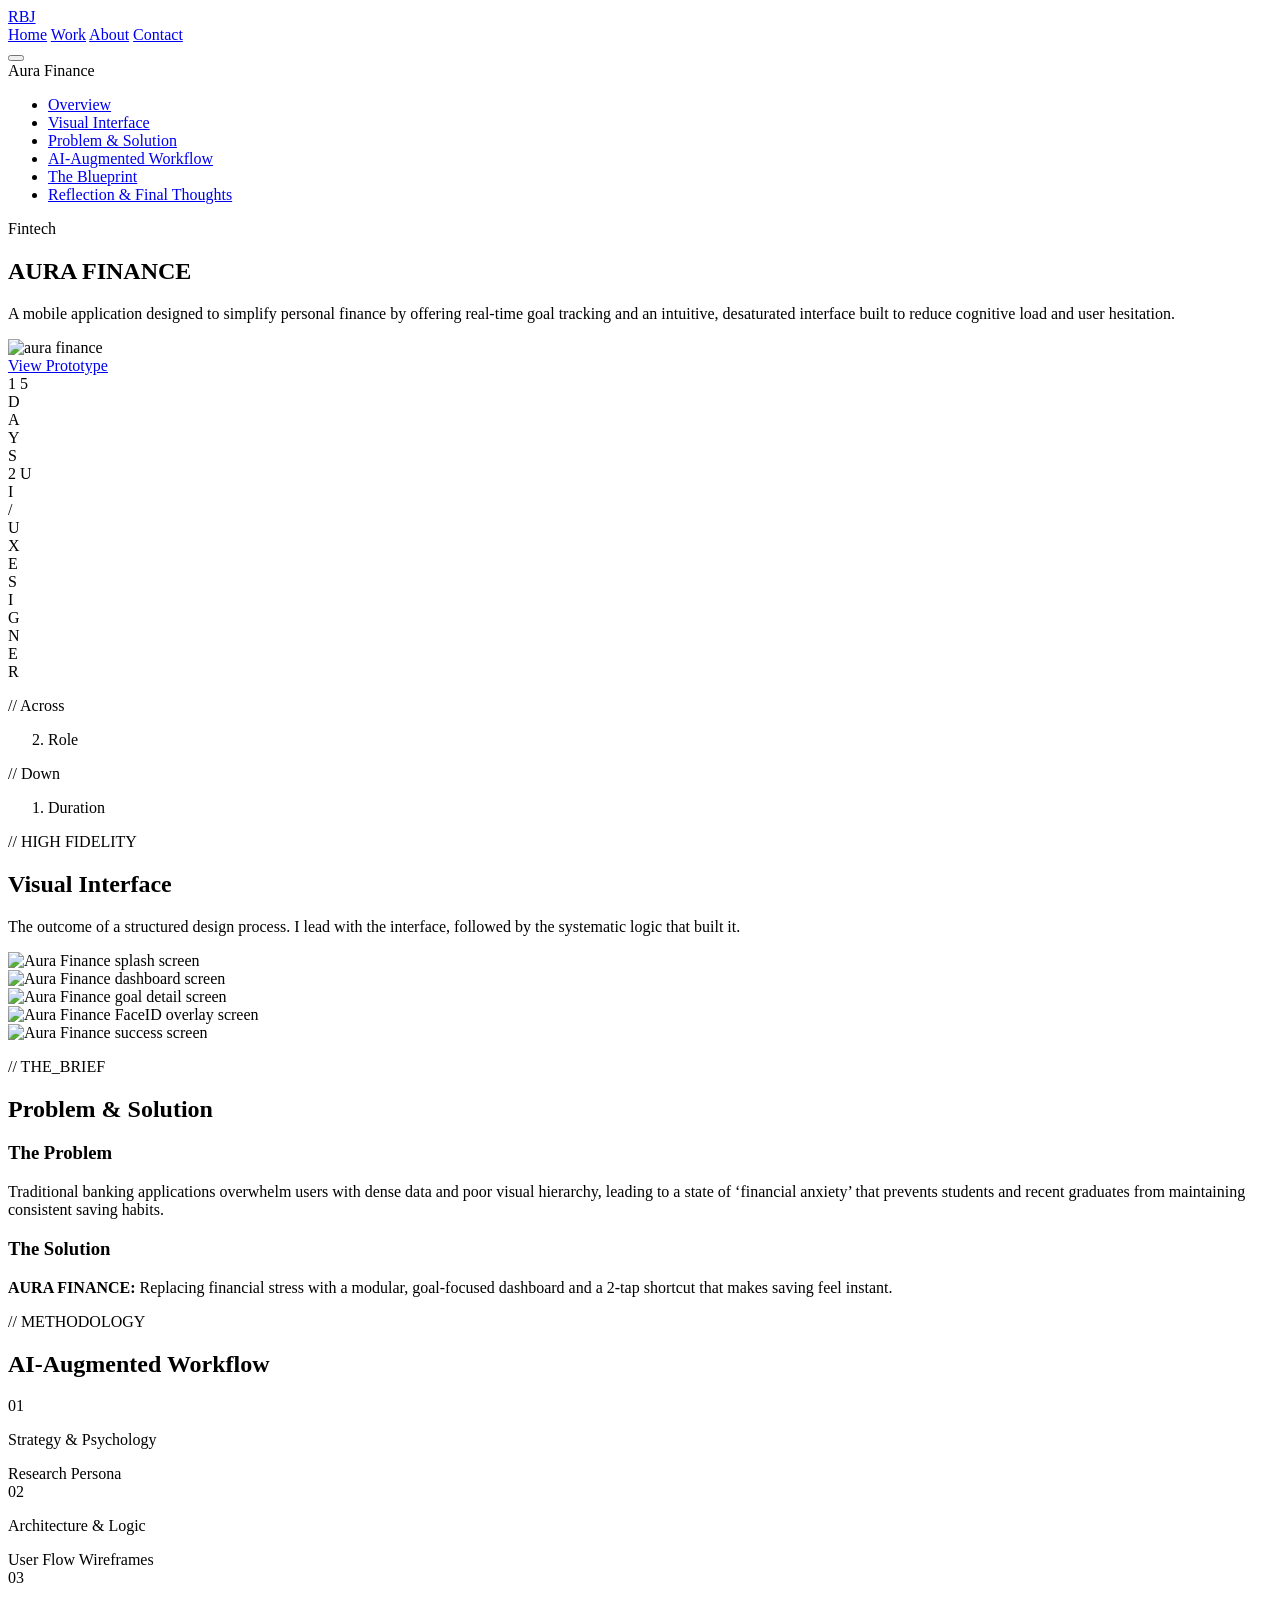
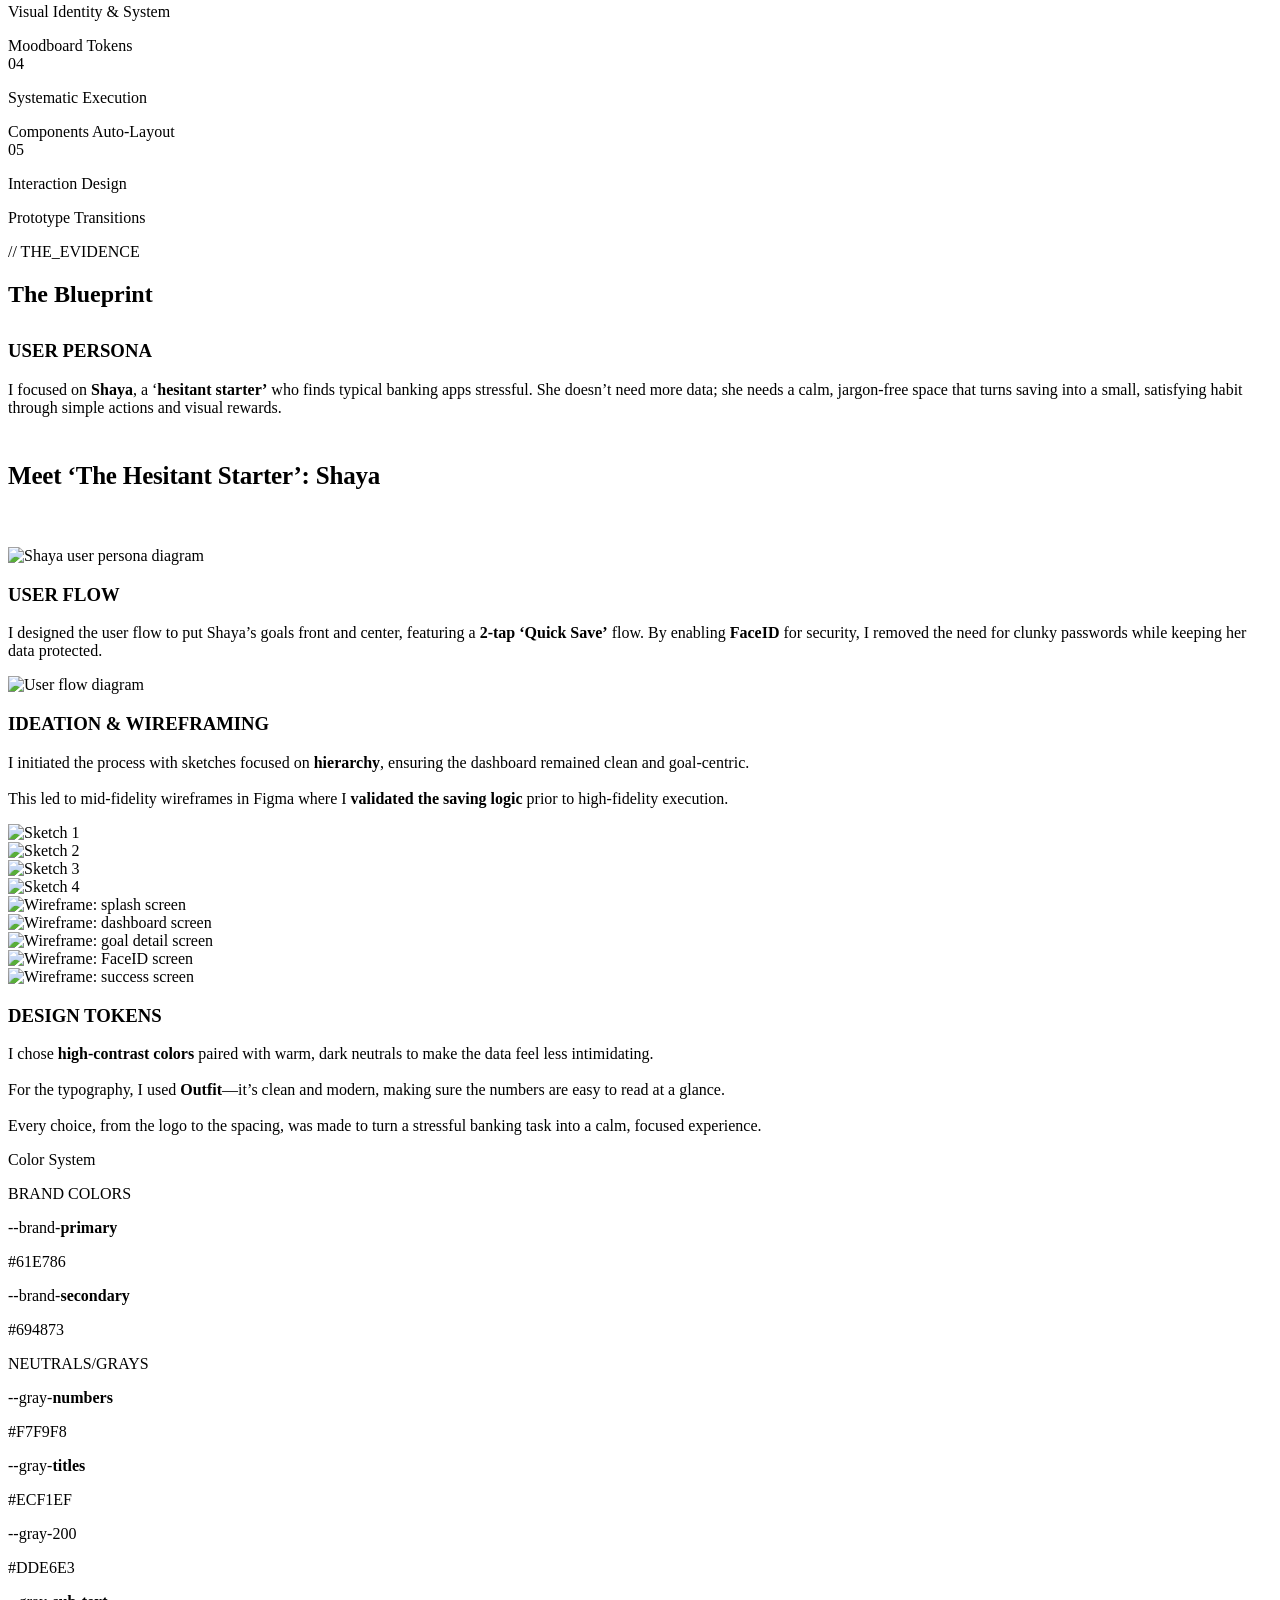
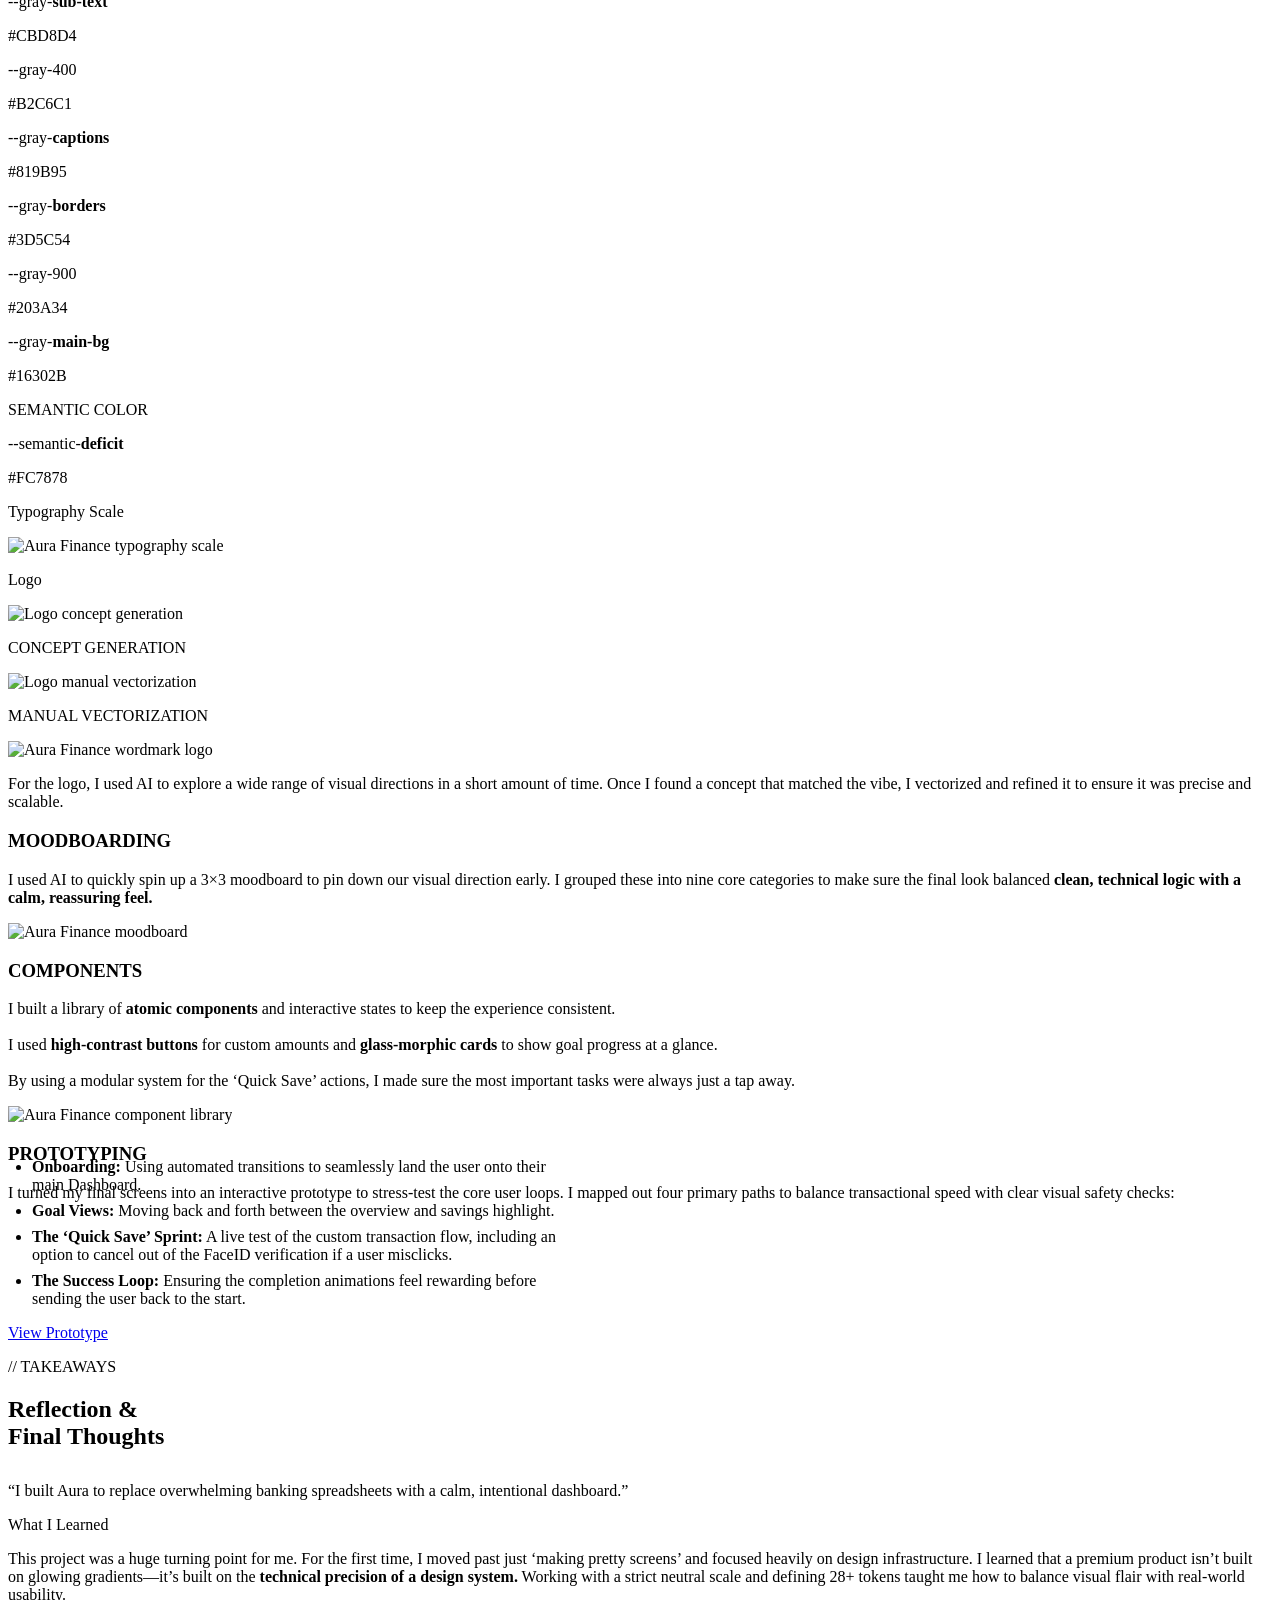
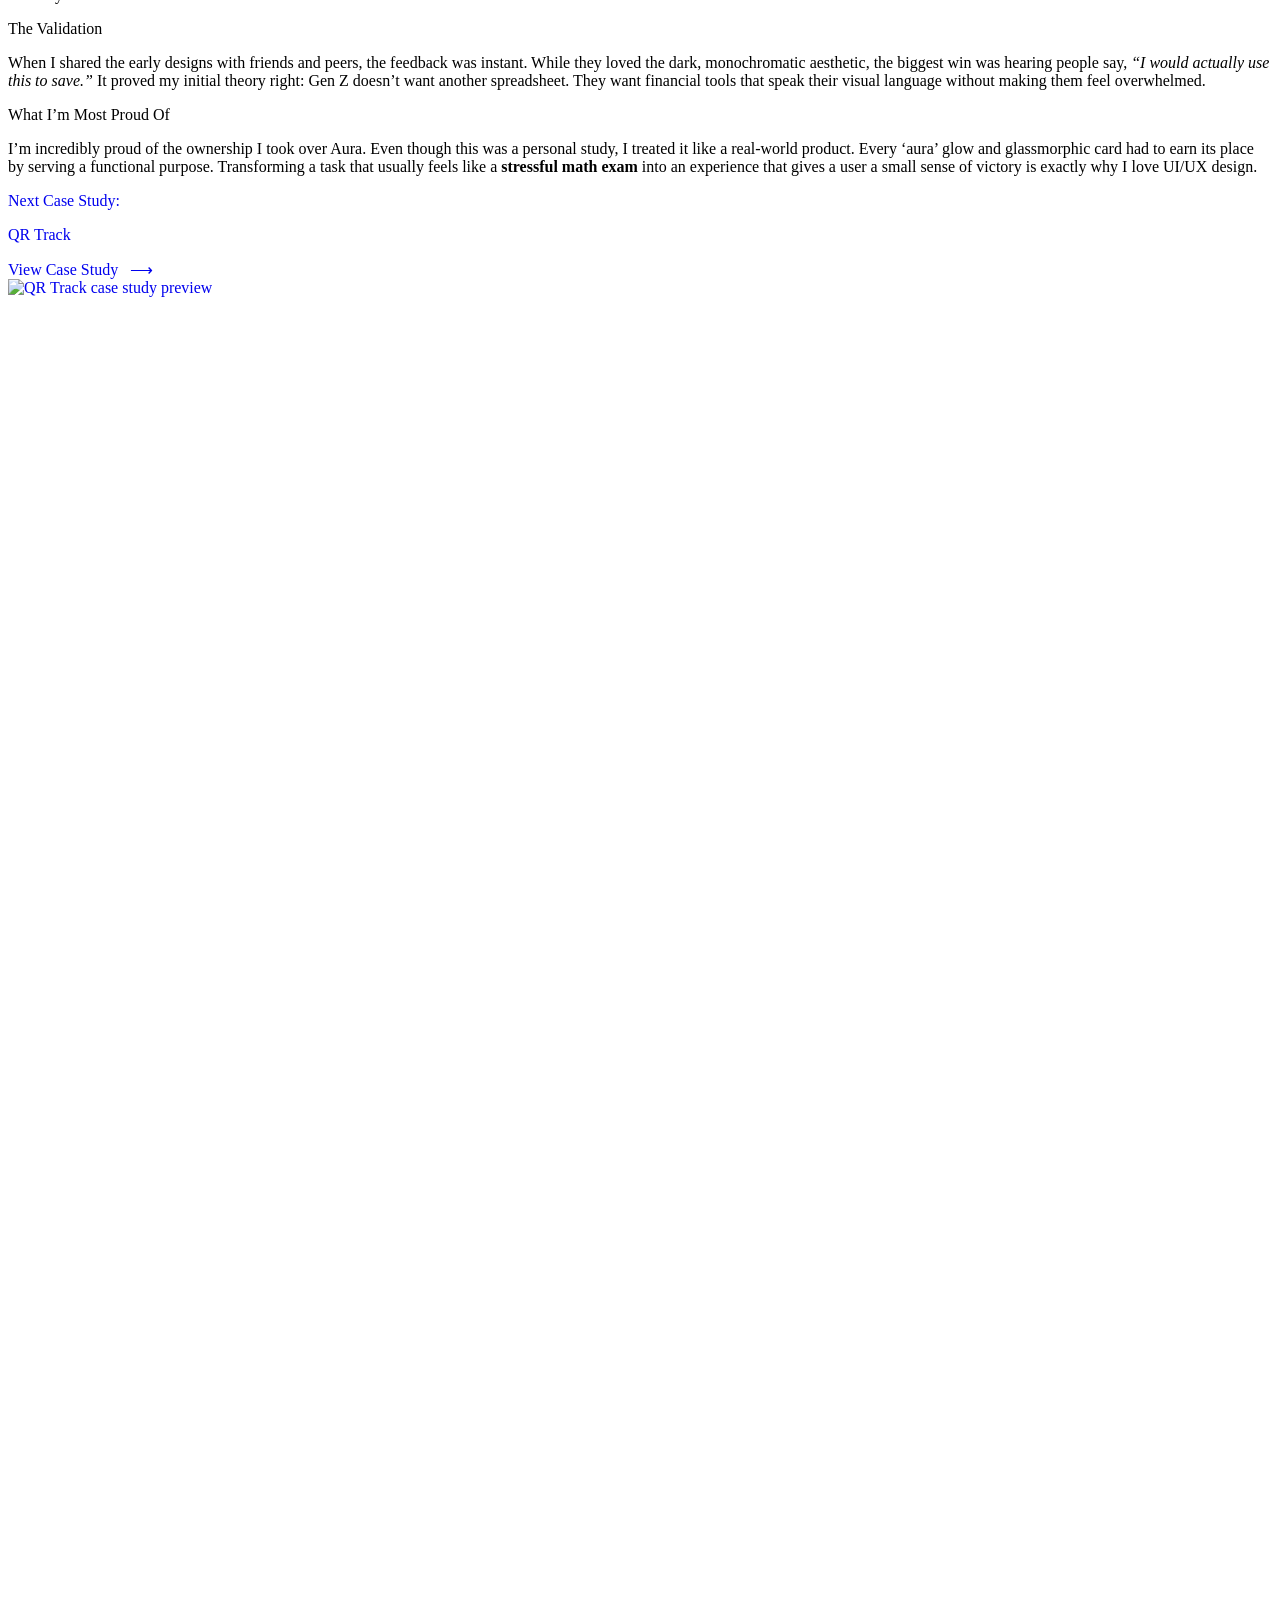
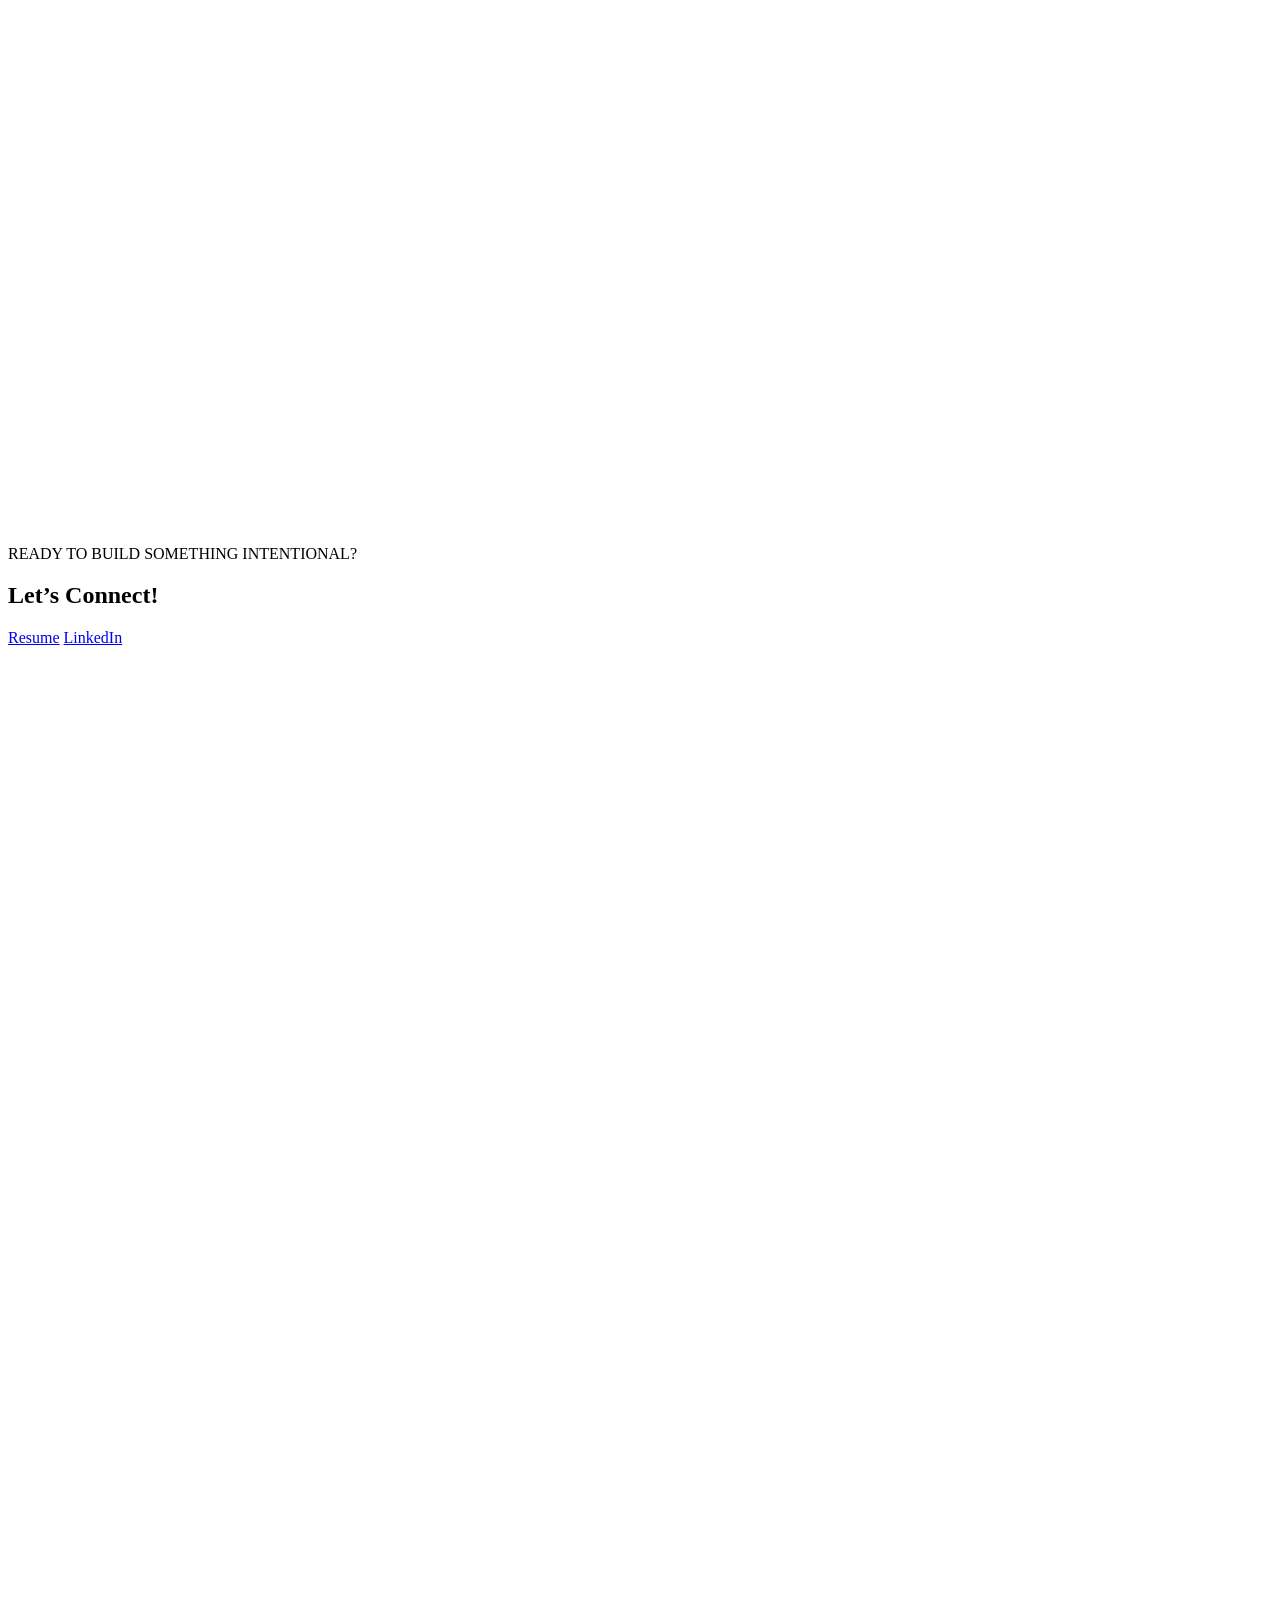
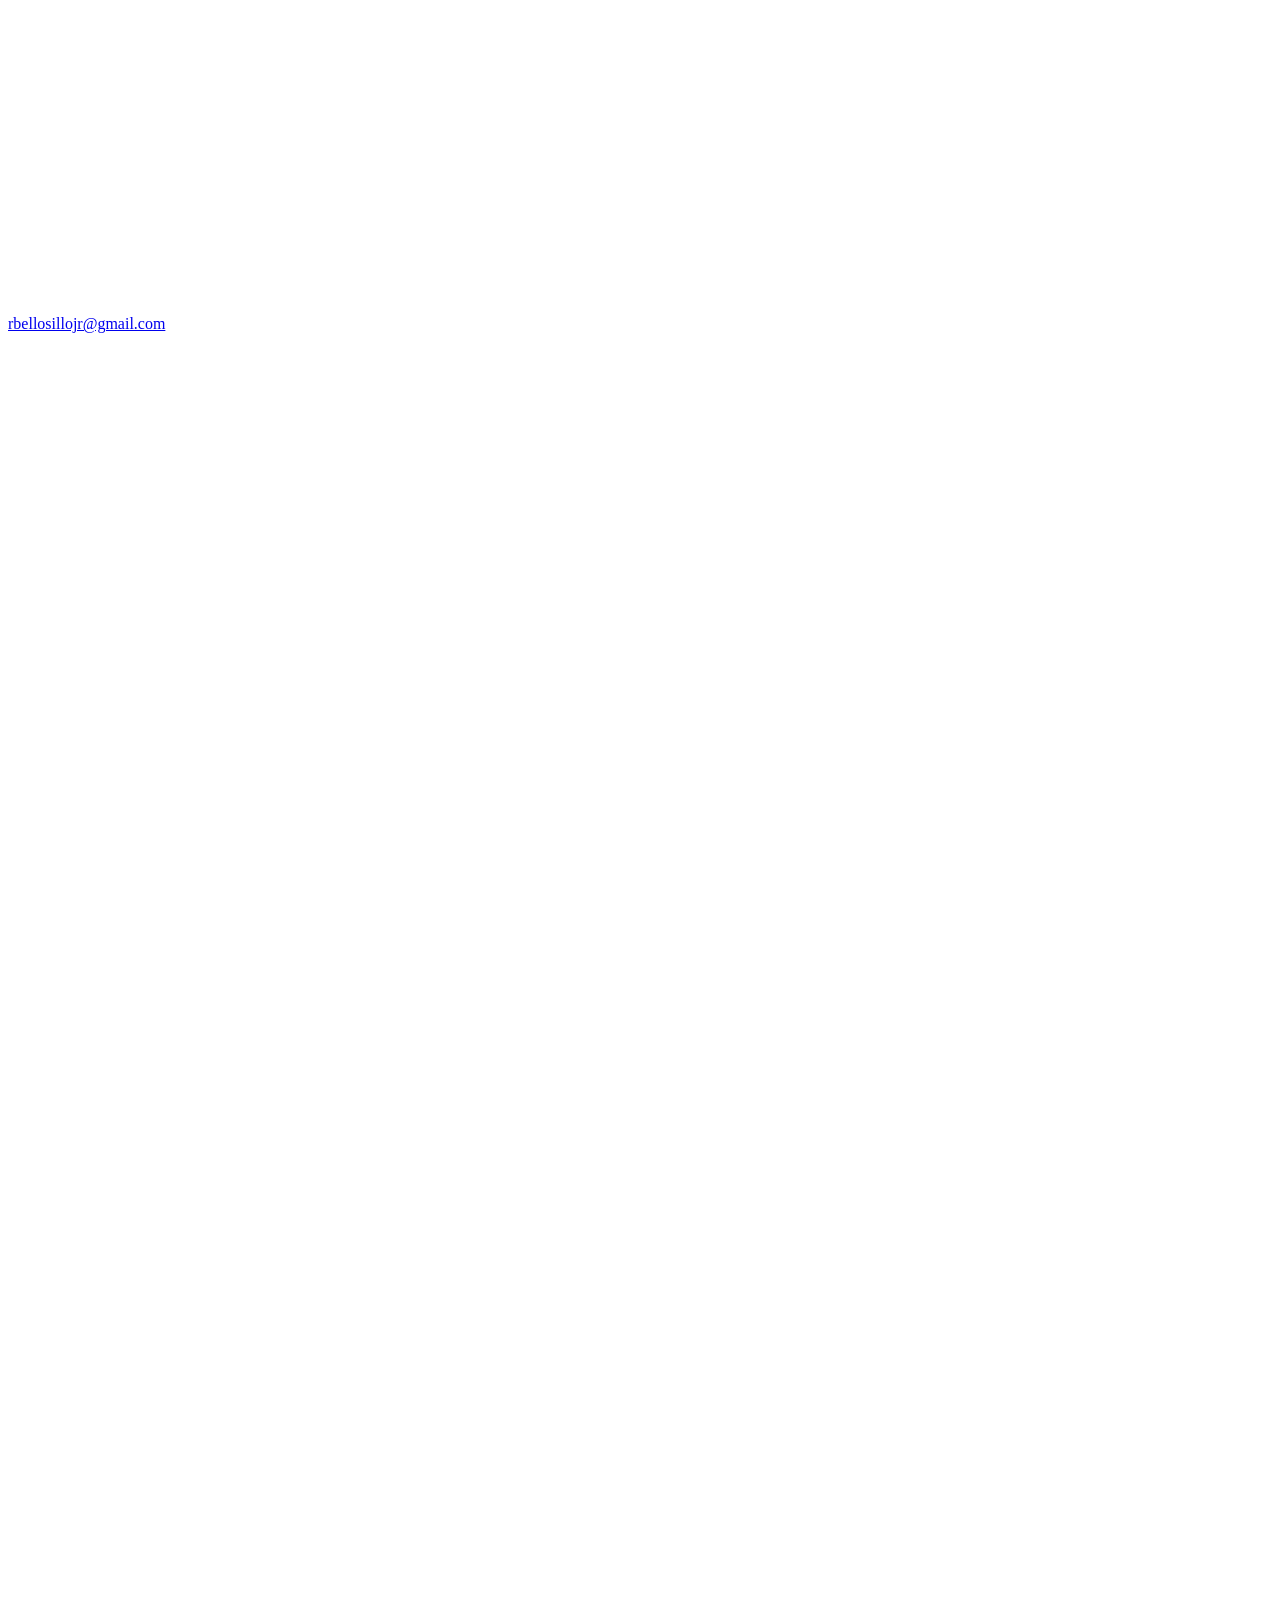
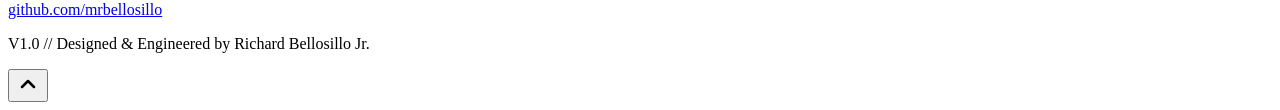
==== commit 82a1b7c9: "remove video in aura" ====
--- a/aura-finance.html
+++ b/aura-finance.html
@@ -606,18 +606,6 @@
                 <li><strong>The &lsquo;Quick Save&rsquo; Sprint:</strong> A live test of the custom transaction flow, including an option to cancel out of the FaceID verification if a user misclicks.</li>
                 <li><strong>The Success Loop:</strong> Ensuring the completion animations feel rewarding before sending the user back to the start.</li>
               </ul>
-
-              <div class="af-prototype-video-card">
-                    <video 
-                        src="minimalist portfolio/Aura prototype (1).mp4" 
-                        autoplay 
-                        muted 
-                        loop 
-                        playsinline 
-                        poster="minimalist portfolio/aura thumbnail.png">
-                    </video>
-                </div>
-
               <div class="prototype-cta-wrap">
                 <a href="https://www.figma.com/proto/QNYFBD7wWFnxVoLUYLYUta/Fintech-Mobile-App?node-id=55-651&viewport=246%2C172%2C0.39&t=v7TFz2udGA73WuOQ-1&scaling=contain&content-scaling=fixed&starting-point-node-id=55%3A875&page-id=55%3A650" target="_blank" class="cta-btn-green">View Prototype</a>
               </div>
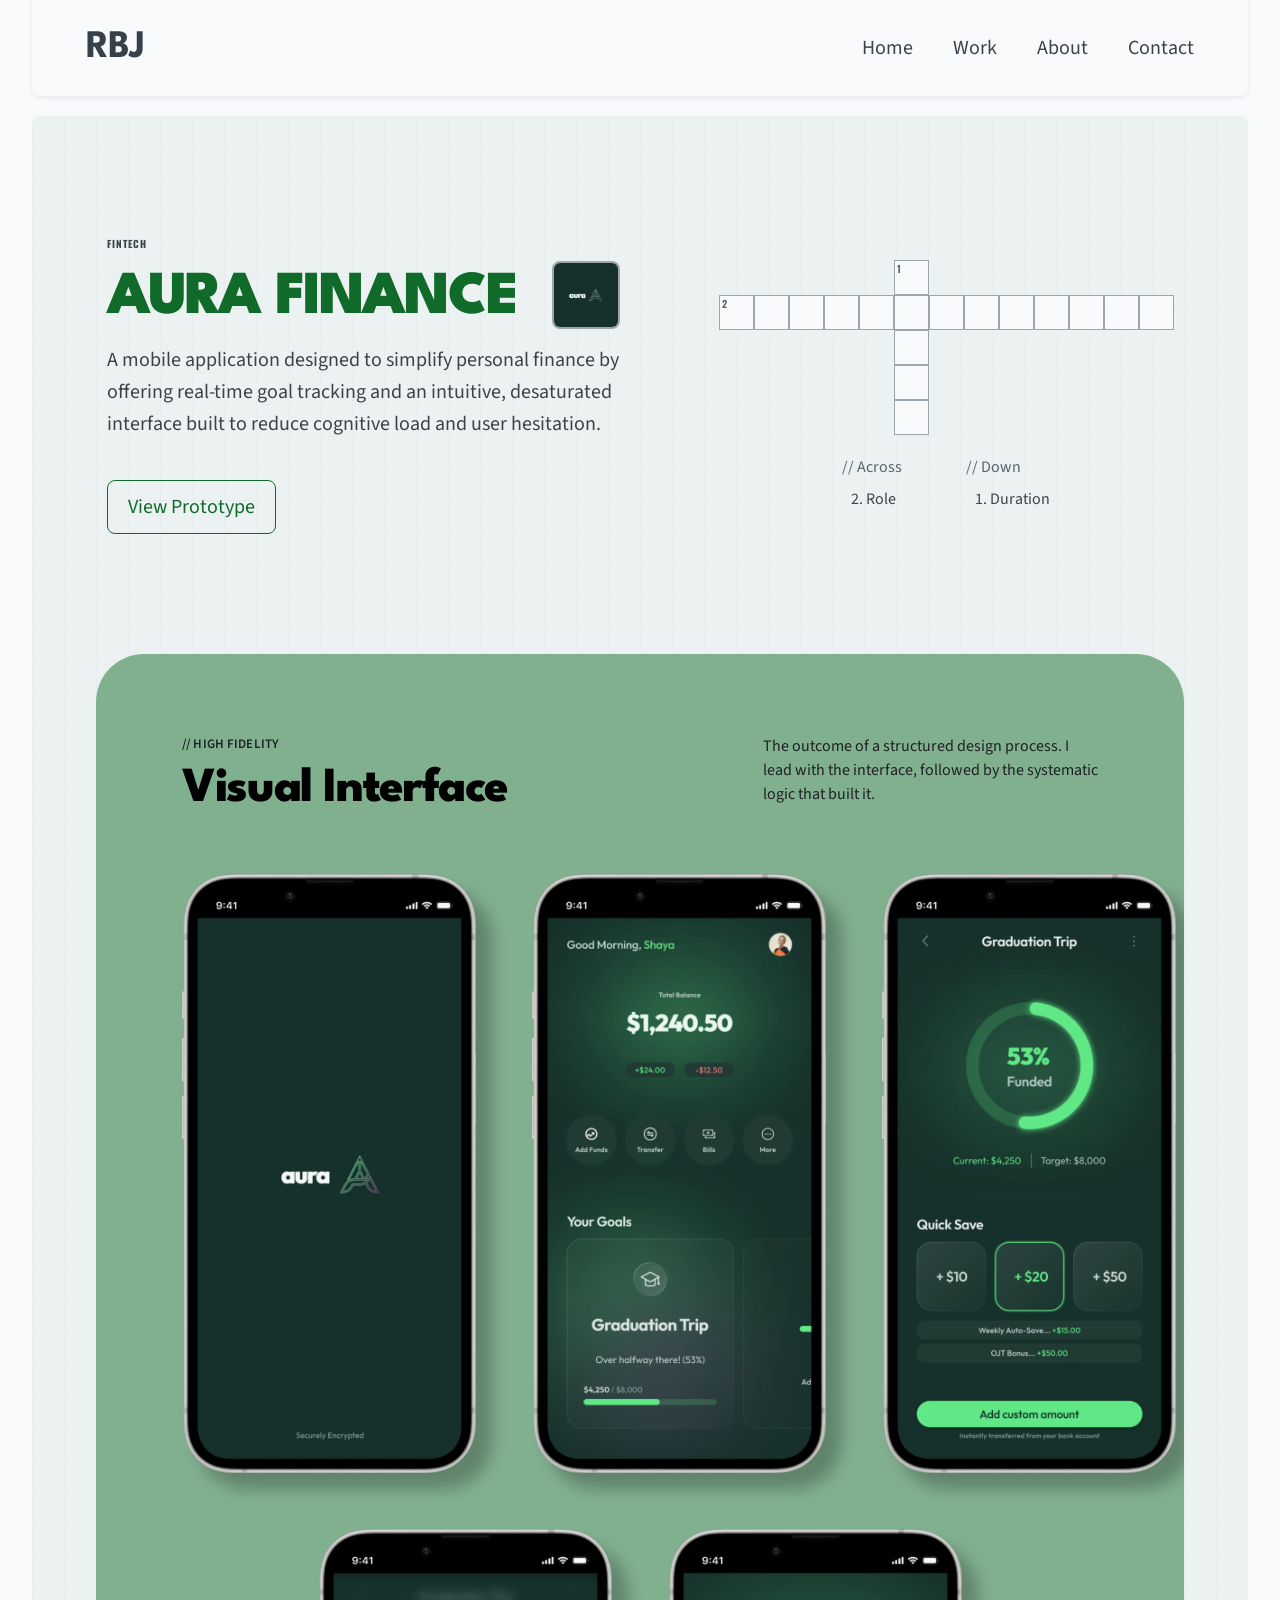
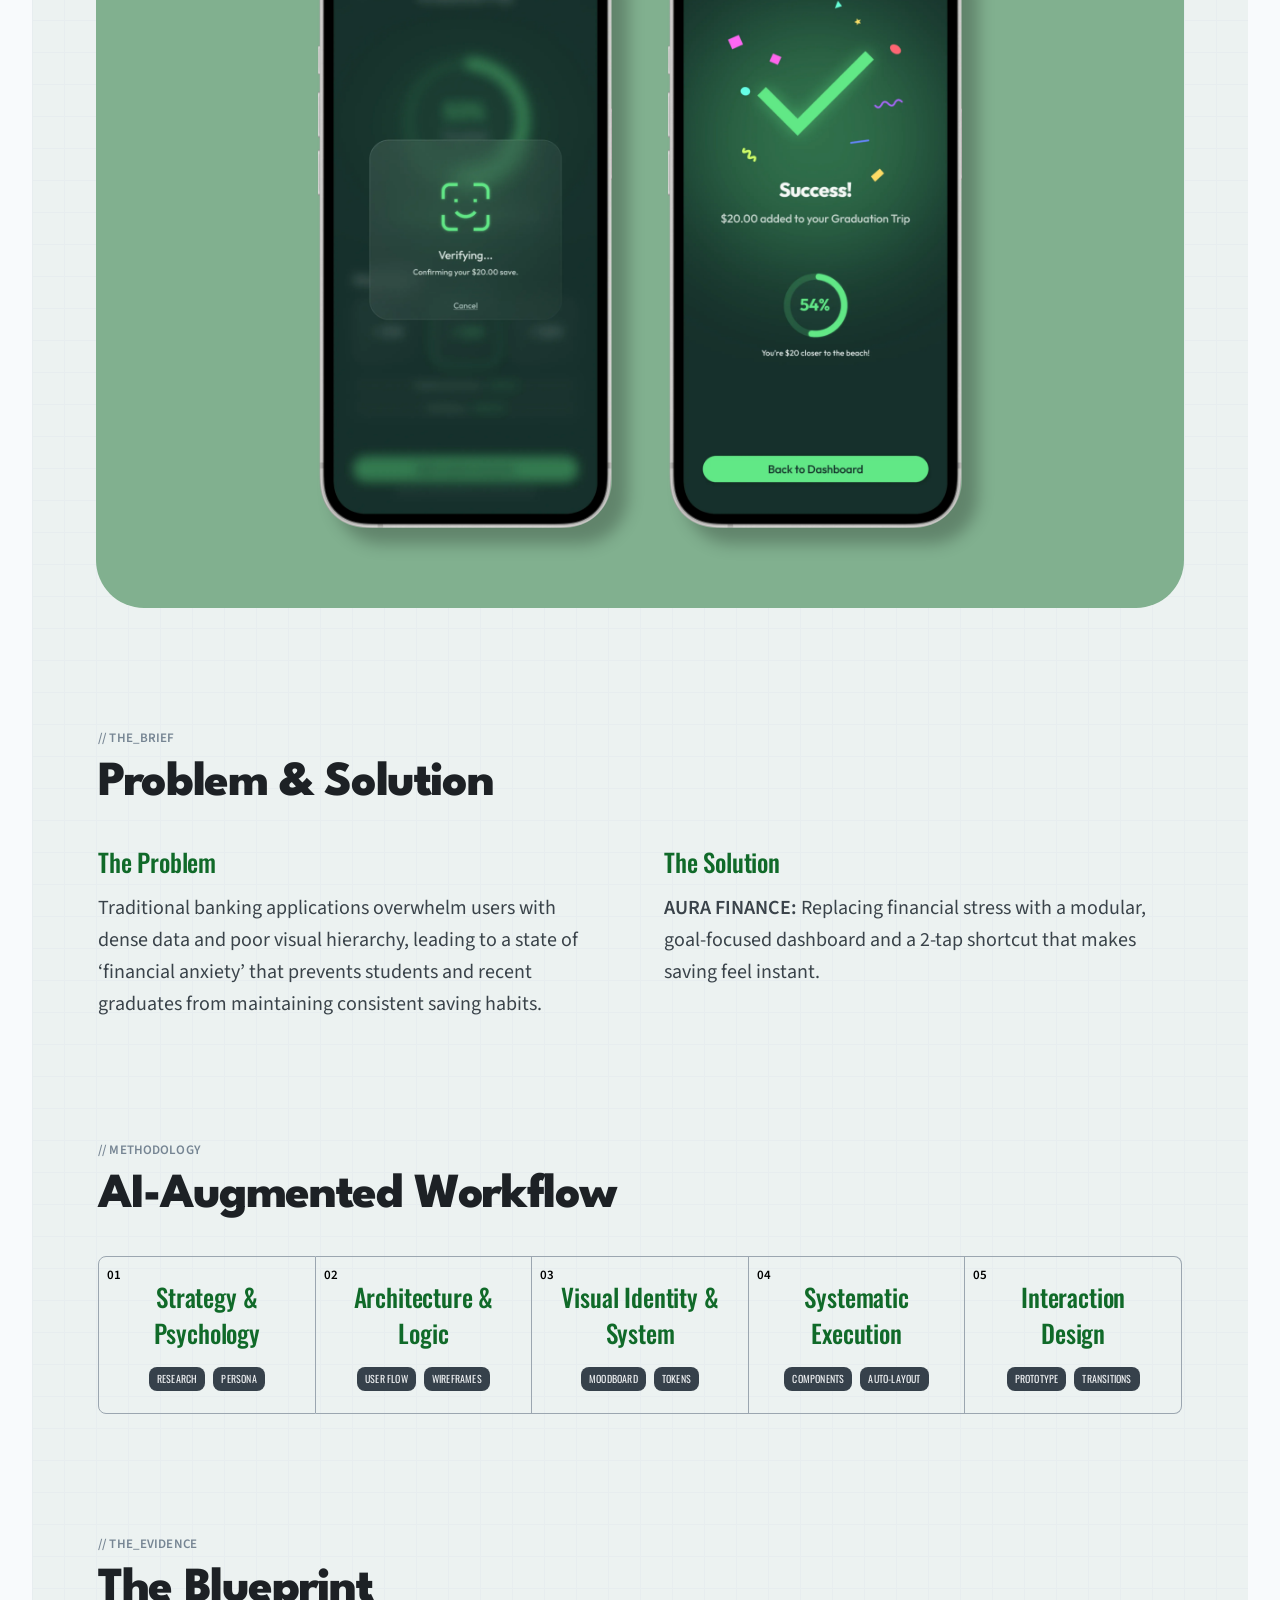
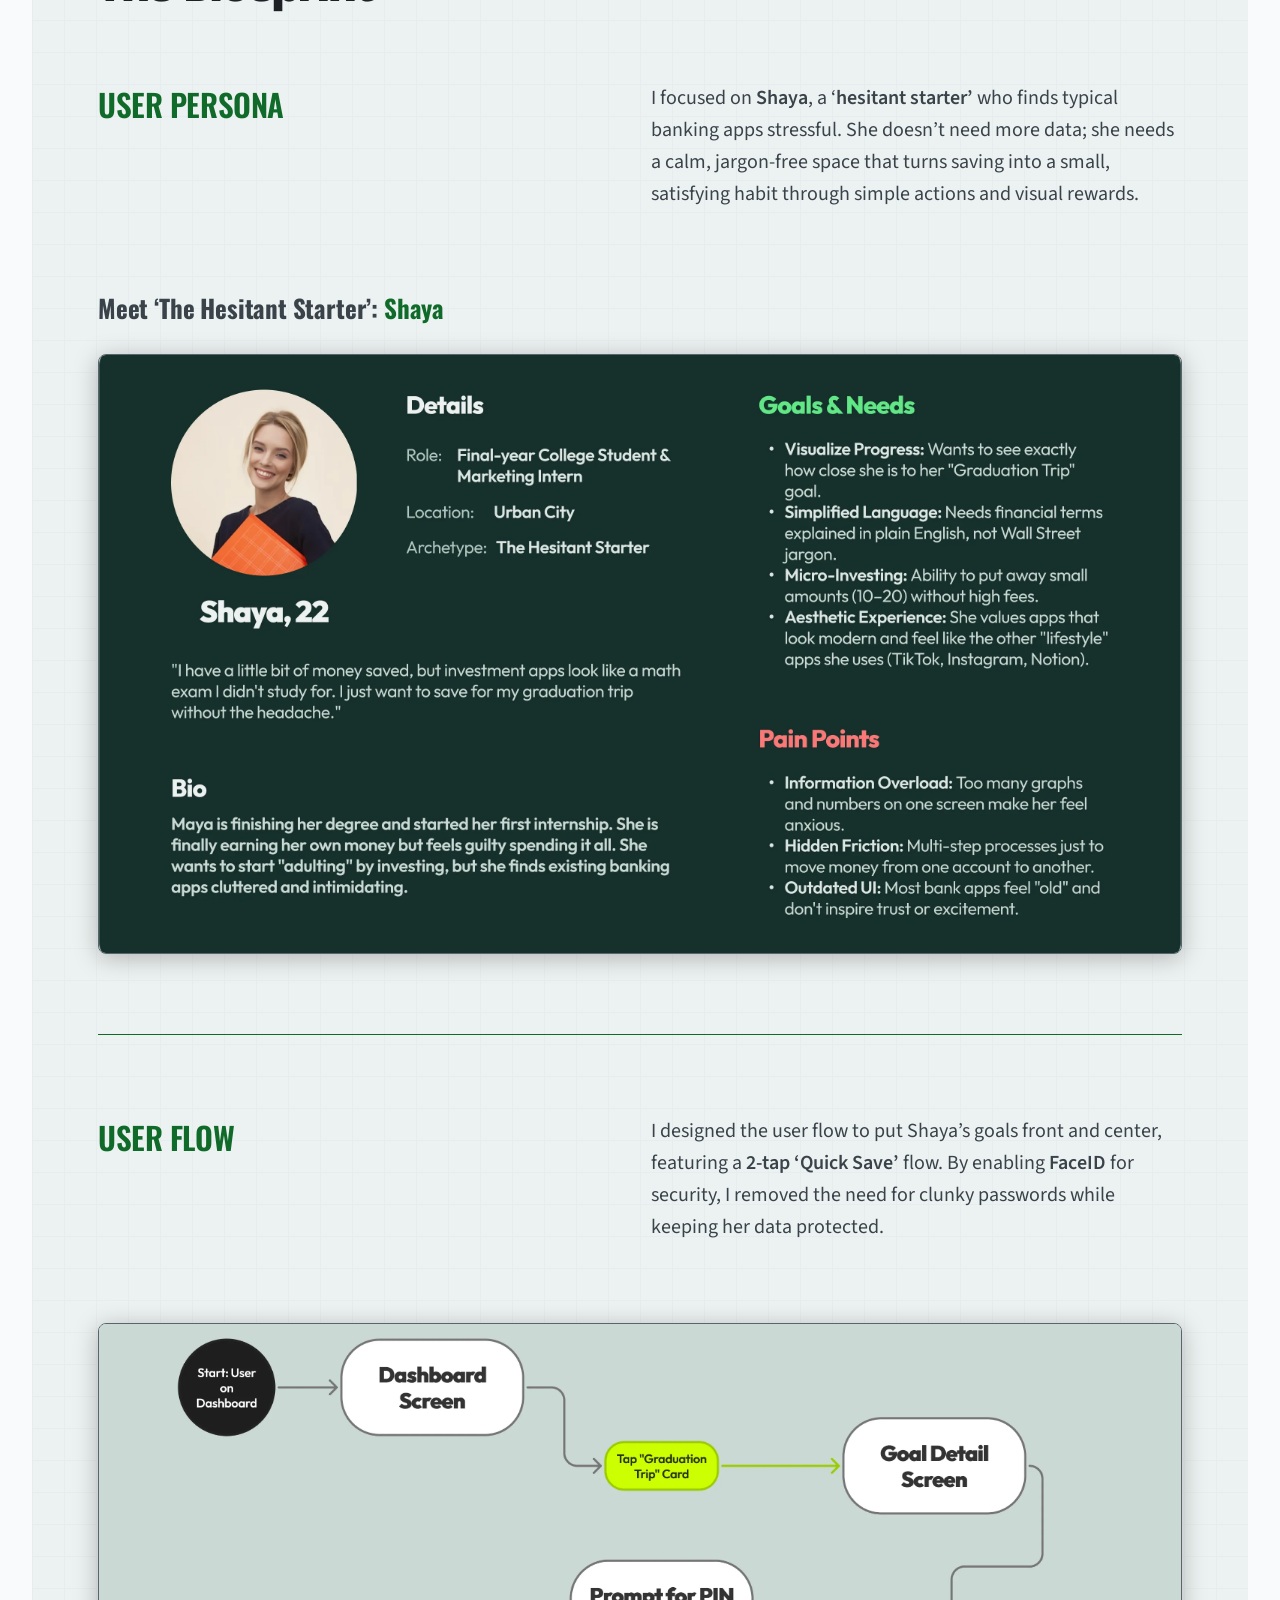
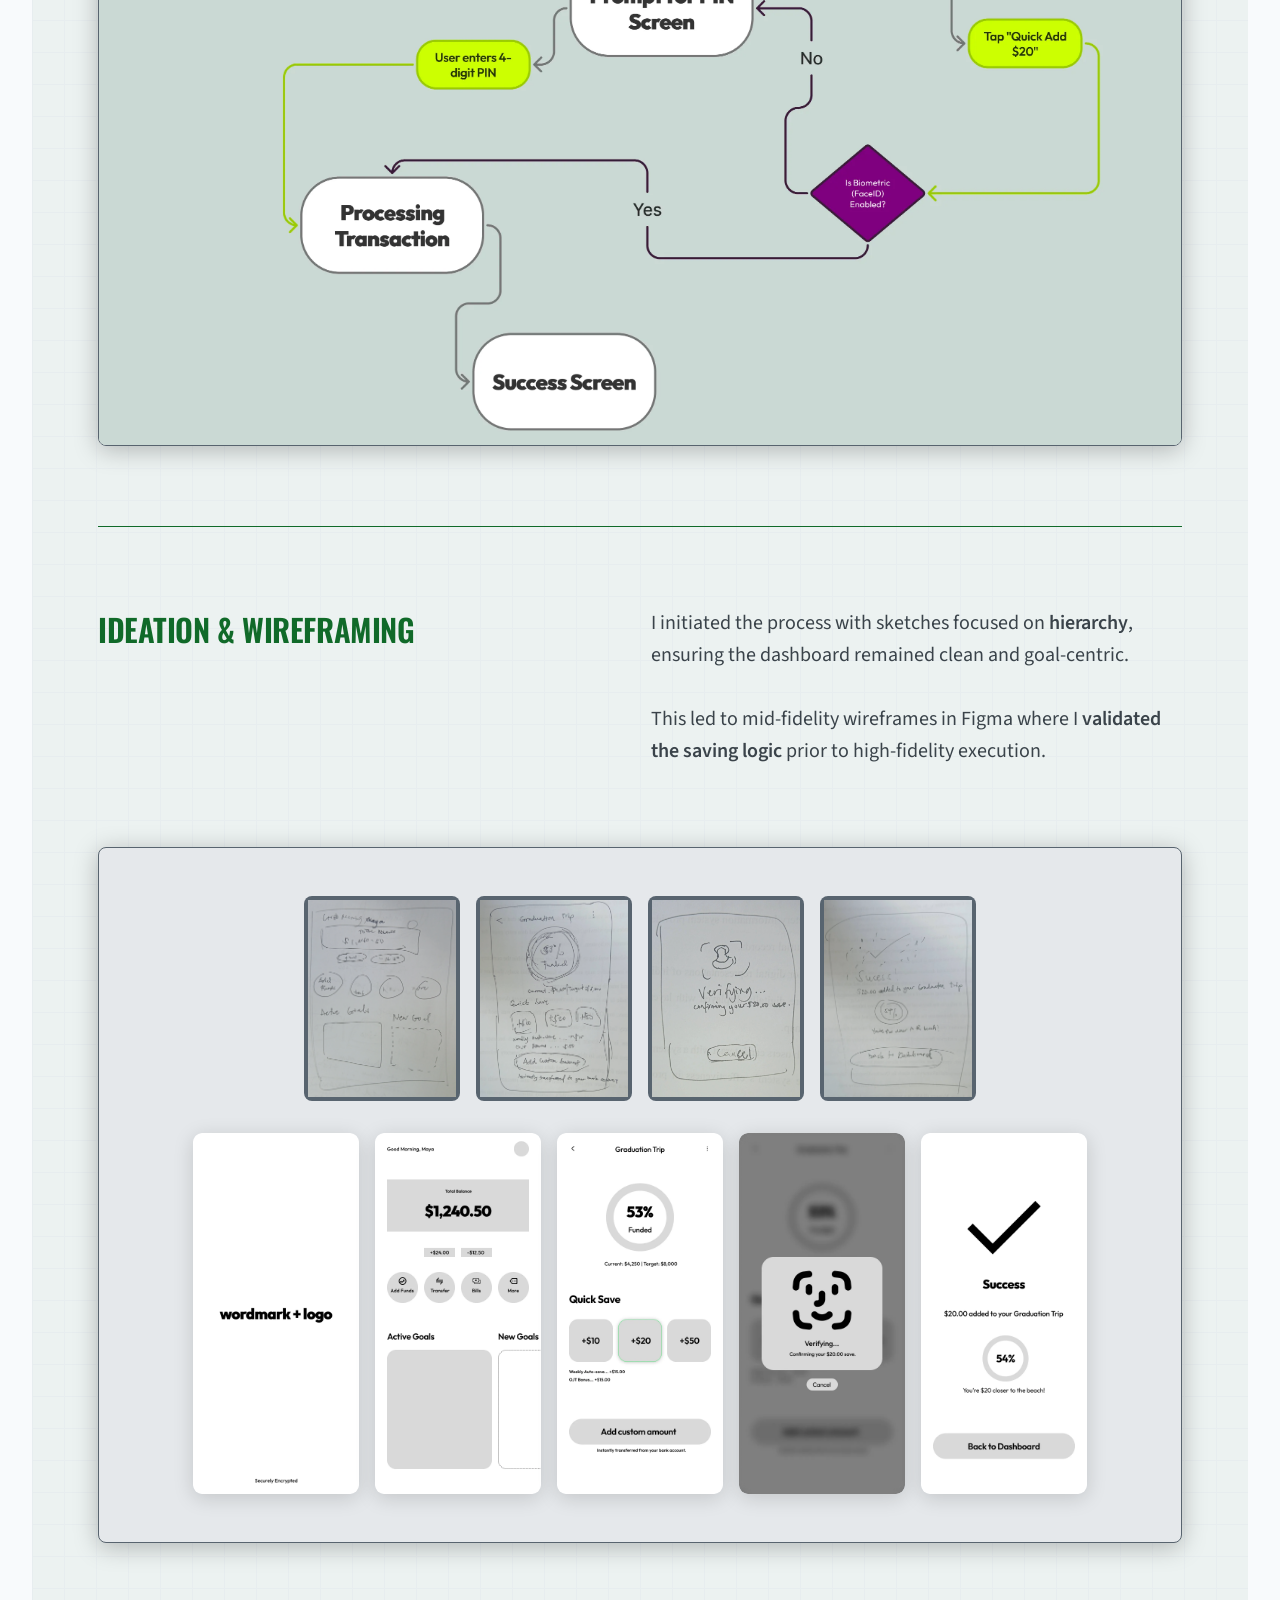
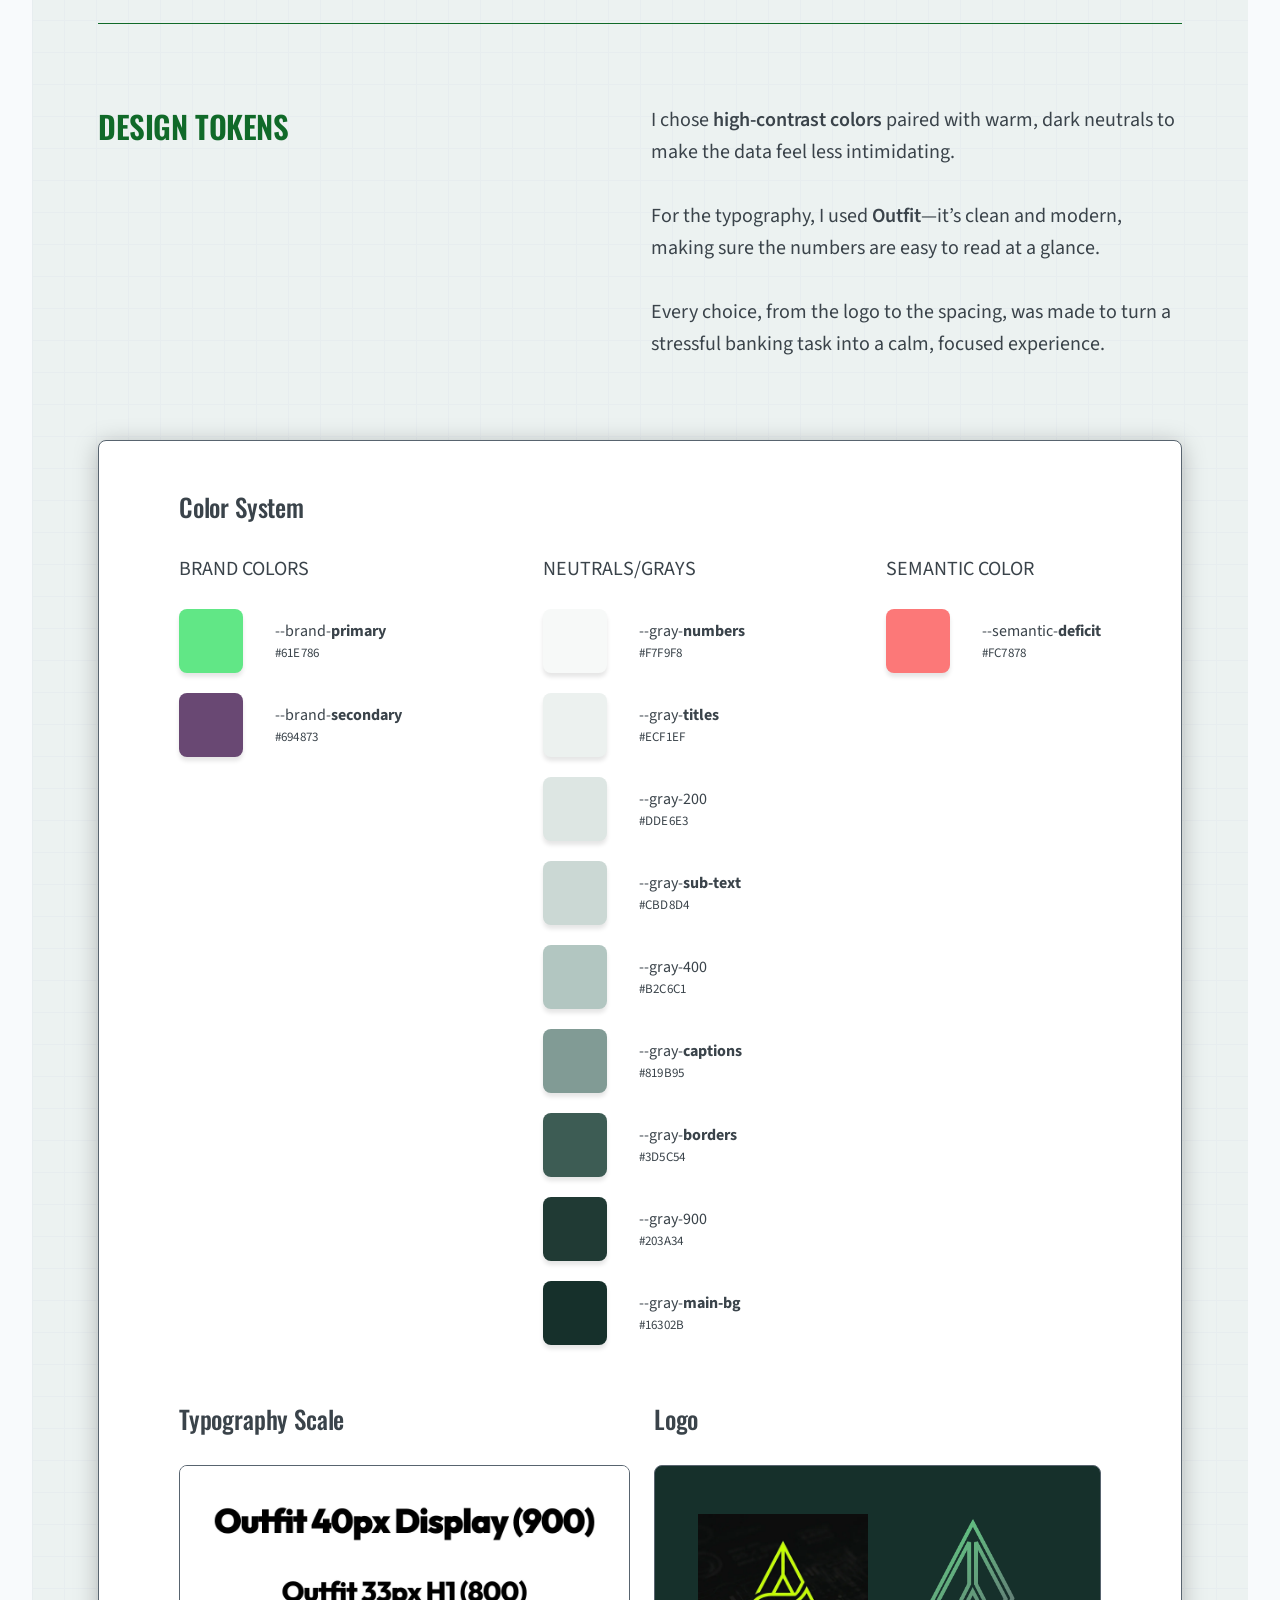
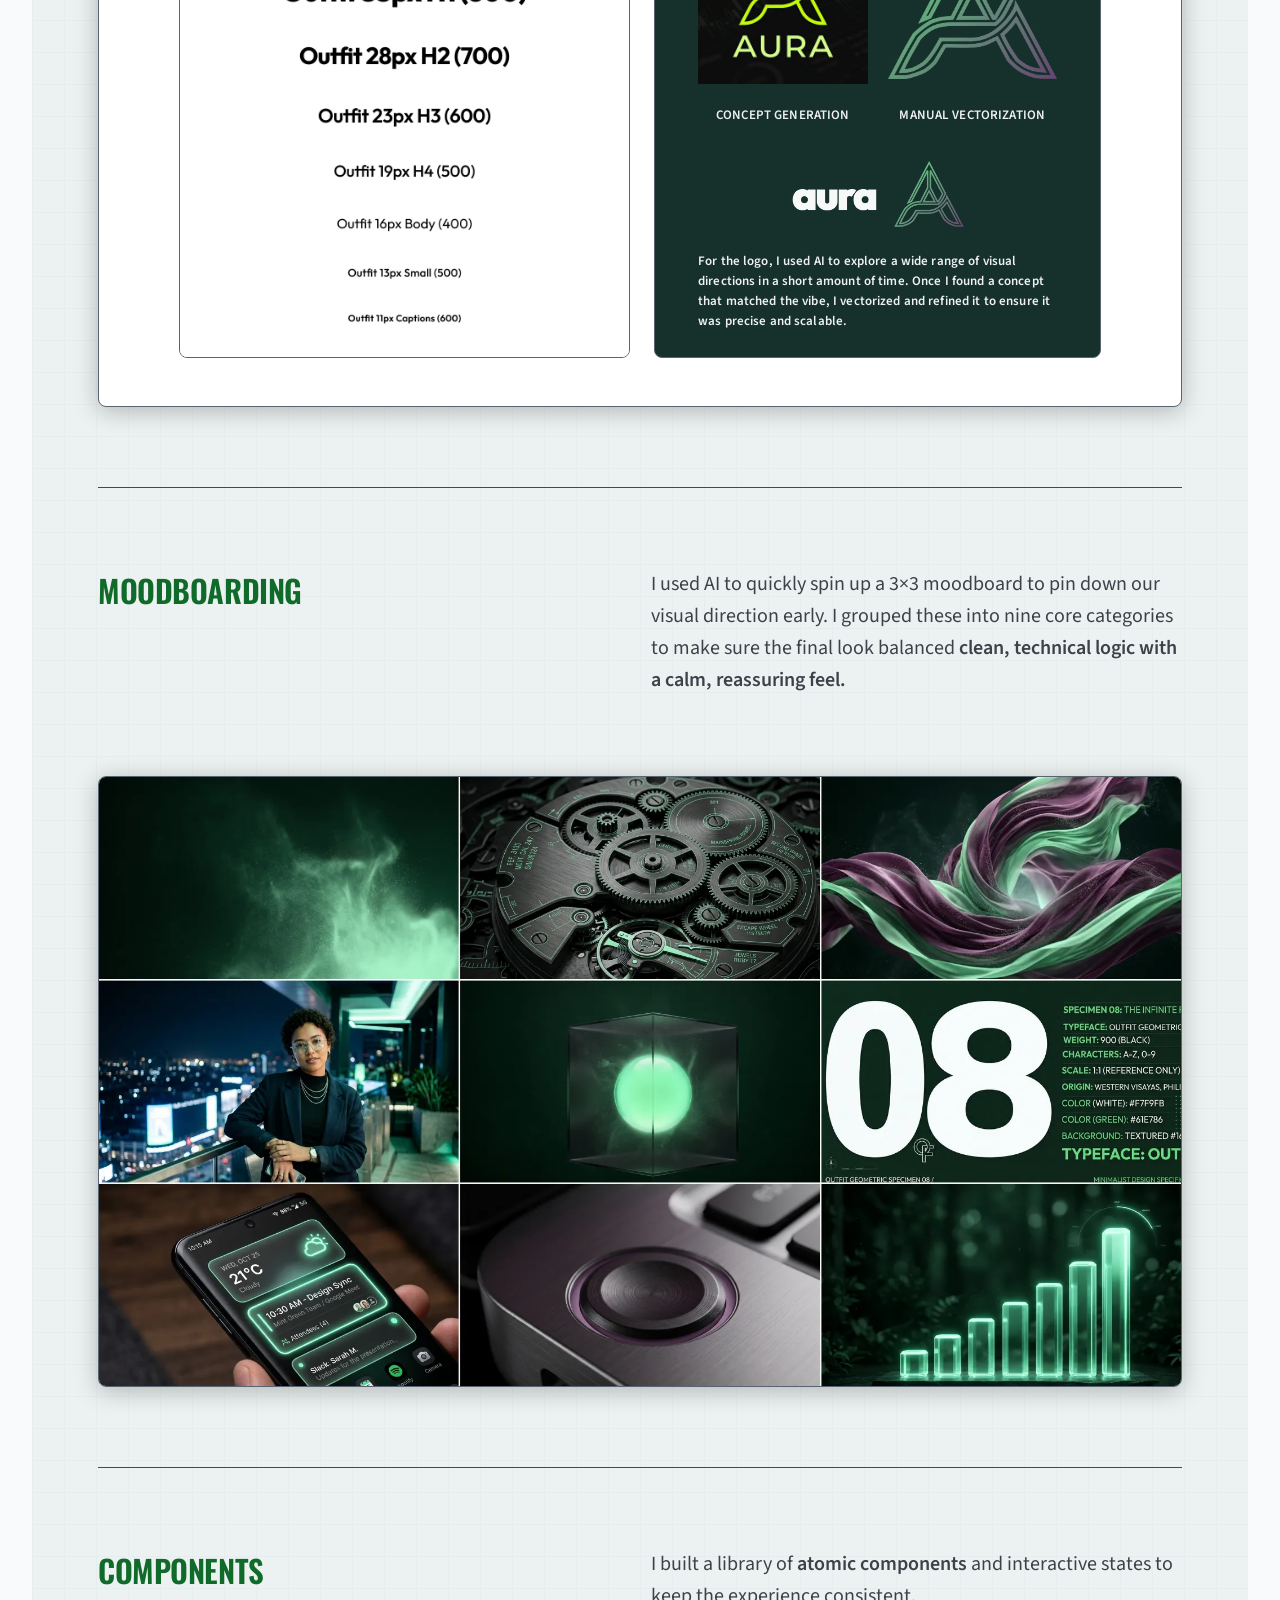
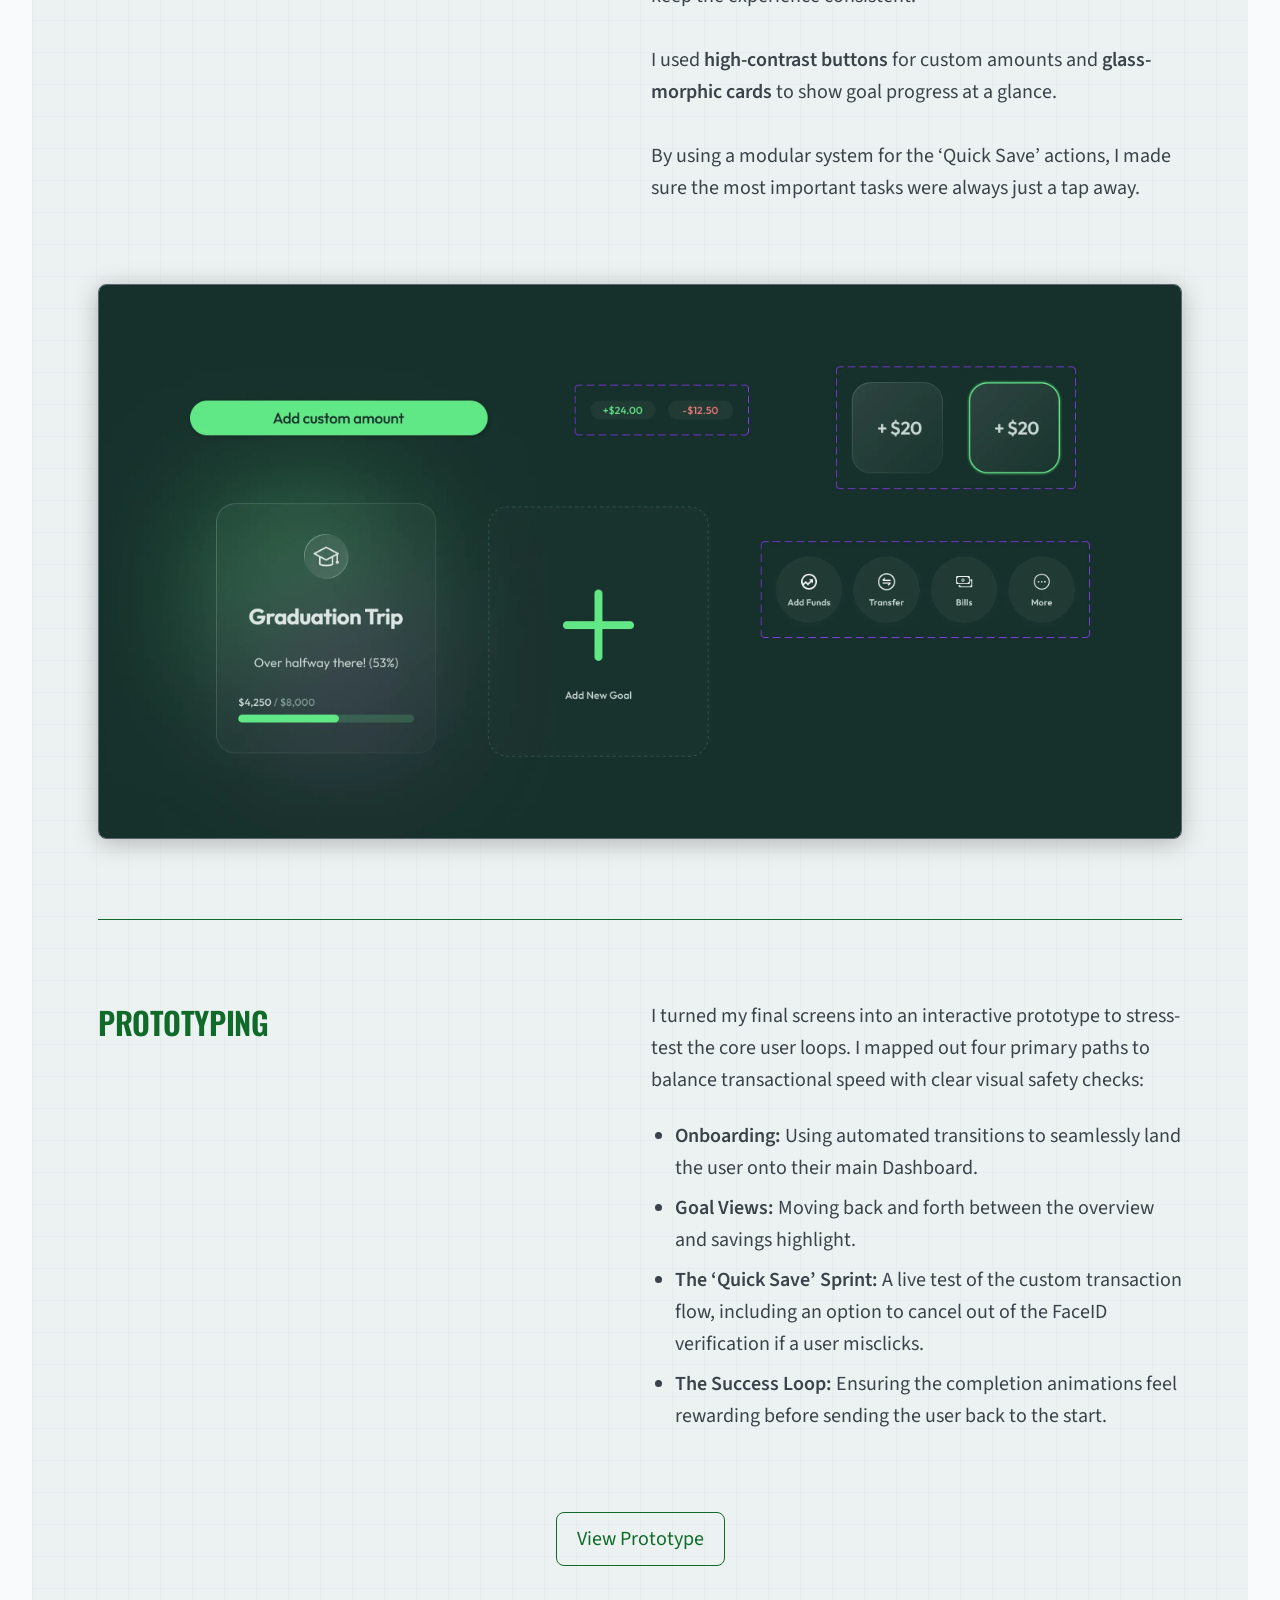
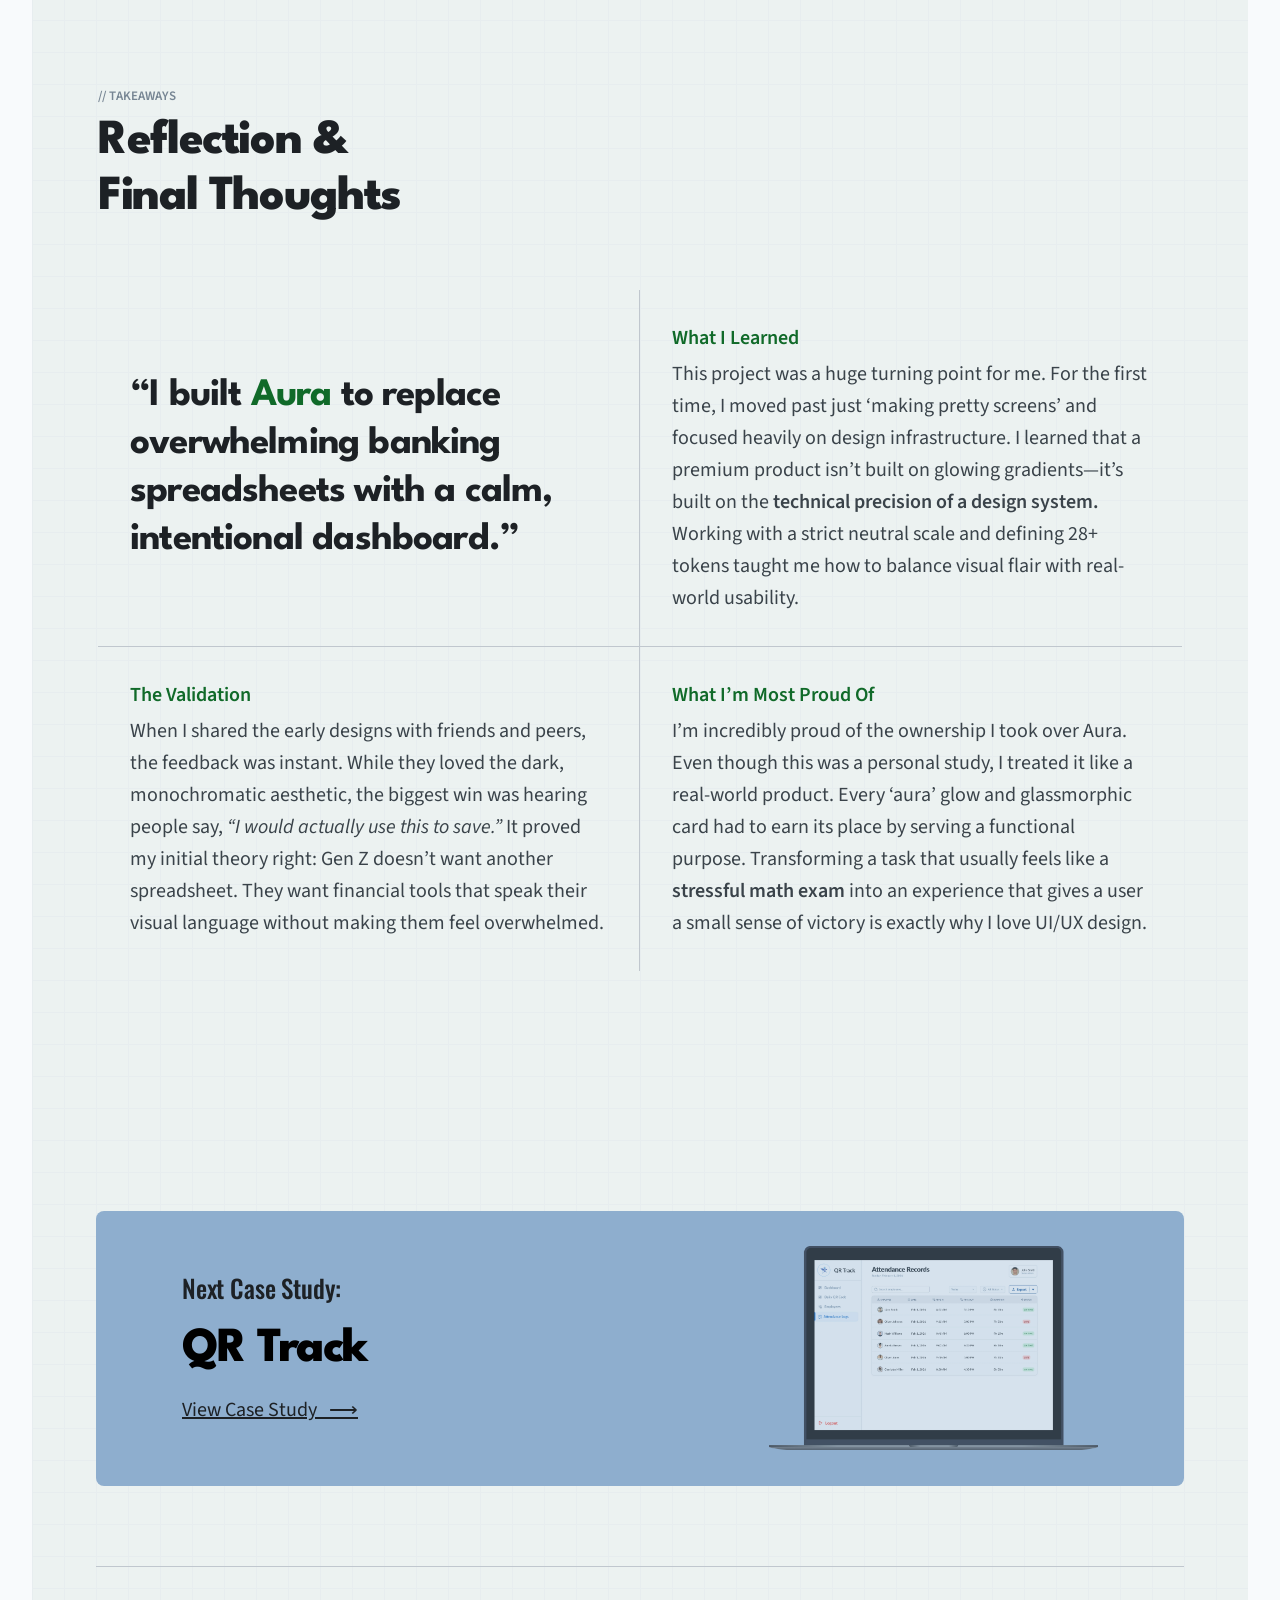
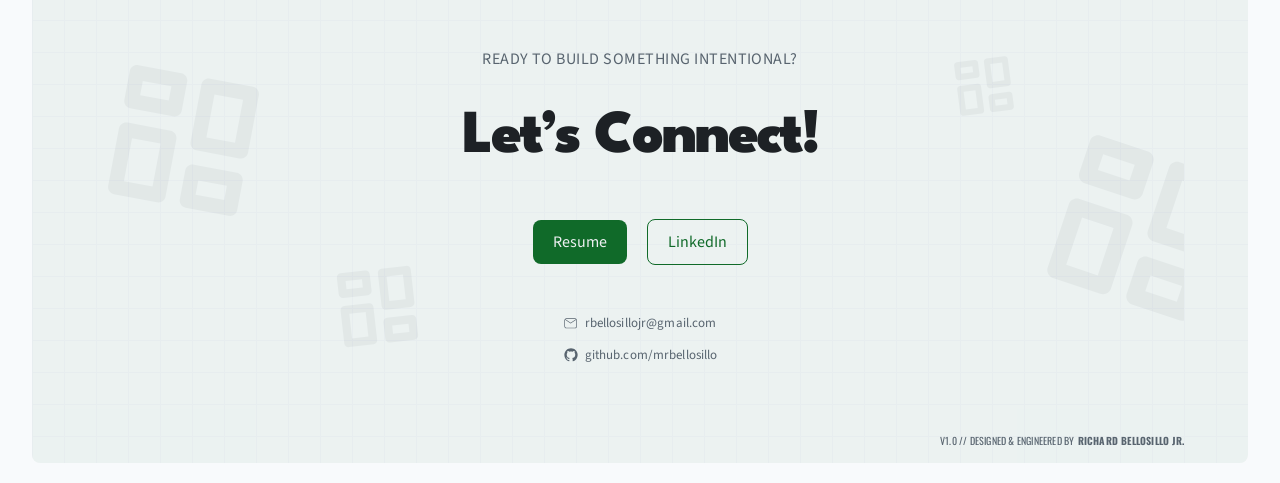
==== commit afb4d142: "Update print statement from 'Hello' to 'Goodbye'" ====
--- a/aura-finance.html
+++ b/aura-finance.html
@@ -74,11 +74,11 @@
 
               <!-- Portrait photo (positioned to the right of intro) -->
               <div class="af-photo-badge">
-                <img src="minimalist portfolio/aura overview.png" alt="aura finance" />
-              </div>
-            </div>
-
-            <a href="https://www.figma.com/proto/QNYFBD7wWFnxVoLUYLYUta/Fintech-Mobile-App?node-id=55-875&p=f&viewport=147%2C205%2C0.57&t=w9JX4EbroOOWSn1L-1&scaling=scale-down&content-scaling=fixed&starting-point-node-id=55%3A875&page-id=" target="_blank" class="cta-btn-green">View Prototype</a>
+                <img src="images/aura overview.webp" alt="aura finance" />
+              </div>
+            </div>
+
+            <a href="https://www.figma.com/proto/QNYFBD7wWFnxVoLUYLYUta/Fintech-Mobile-App?node-id=55-651&viewport=246%2C172%2C0.39&t=v7TFz2udGA73WuOQ-1&scaling=contain&content-scaling=fixed&starting-point-node-id=55%3A875&page-id=55%3A650" target="_blank" class="cta-btn-green">View Prototype</a>
           </div>
 
           <!-- Right Side: Role/Duration Crossword -->
@@ -186,23 +186,23 @@
               <!-- Row 1: Splash, Dashboard, Goal Detail -->
               <div class="phone-row">
                 <div class="phone-screen-lg">
-                  <img src="minimalist portfolio/aura finance (5).png"" alt="Aura Finance splash screen" loading="lazy" />
+                  <img src="images/aura finance (5).webp" alt="Aura Finance splash screen" loading="lazy" />
                 </div>
                 <div class="phone-screen-lg">
-                  <img src="minimalist portfolio/aura finance (1).png" alt="Aura Finance dashboard screen" loading="lazy" />
+                  <img src="images/aura finance (1).webp" alt="Aura Finance dashboard screen" loading="lazy" />
                 </div>
                 <div class="phone-screen-lg">
-                  <img src="minimalist portfolio/aura finance (2).png" alt="Aura Finance goal detail screen" loading="lazy" />
+                  <img src="images/aura finance (2).webp" alt="Aura Finance goal detail screen" loading="lazy" />
                 </div>
               </div>
 
               <!-- Row 2: FaceID, Success (centred) -->
               <div class="phone-row-center">
                 <div class="phone-screen-lg">
-                  <img src="minimalist portfolio/aura finance (3).png" alt="Aura Finance FaceID overlay screen" loading="lazy" />
+                  <img src="images/aura finance (3).webp" alt="Aura Finance FaceID overlay screen" loading="lazy" />
                 </div>
                 <div class="phone-screen-lg">
-                  <img src="minimalist portfolio/aura finance (4).png" alt="Aura Finance success screen" loading="lazy" />
+                  <img src="images/aura finance (4).webp" alt="Aura Finance success screen" loading="lazy" />
                 </div>
               </div>
             </div>
@@ -321,7 +321,7 @@
                   </p>
                 </div>
                 <div class="af-image-card-fixed">
-                  <img src="minimalist portfolio/User Persona aura.png" alt="Shaya user persona diagram" loading="lazy" />
+                  <img src="images/User Persona aura.webp" alt="Shaya user persona diagram" loading="lazy" />
                 </div>
               </div>
             </div>
@@ -335,7 +335,7 @@
                 </p>
               </div>
               <div class="af-flow-image-card">
-                <img src="minimalist portfolio/user flow aura.png" alt="User flow diagram" loading="lazy" />
+                <img src="images/user flow aura.webp" alt="User flow diagram" loading="lazy" />
               </div>
             </div>
 
@@ -354,35 +354,35 @@
                 <!-- Sketches row -->
                 <div class="sketch-row">
                   <div class="sketch-card">
-                    <img src="minimalist portfolio/aura sketch 1.jpg" alt="Sketch 1" loading="lazy" />
+                    <img src="images/aura sketch 1.webp" alt="Sketch 1" loading="lazy" />
                   </div>
                   <div class="sketch-card">
-                    <img src="minimalist portfolio/aura sketch 2.jpg" alt="Sketch 2" loading="lazy" />
+                    <img src="images/aura sketch 2.webp" alt="Sketch 2" loading="lazy" />
                   </div>
                   <div class="sketch-card">
-                    <img src="minimalist portfolio/aura sketch 3.jpg" alt="Sketch 3" loading="lazy" />
+                    <img src="images/aura sketch 3.webp" alt="Sketch 3" loading="lazy" />
                   </div>
                   <div class="sketch-card">
-                    <img src="minimalist portfolio/aura sketch 4.jpg" alt="Sketch 4" loading="lazy" />
+                    <img src="images/aura sketch 4.webp" alt="Sketch 4" loading="lazy" />
                   </div>
                 </div>
 
                 <!-- Mid-fi wireframes row -->
                 <div class="midfi-row">
                   <div class="midfi-phone">
-                    <img src="minimalist portfolio/Splash WIREFRAME.png" alt="Wireframe: splash screen" loading="lazy" />
+                    <img src="images/Splash WIREFRAME.webp" alt="Wireframe: splash screen" loading="lazy" />
                   </div>
                   <div class="midfi-phone">
-                    <img src="minimalist portfolio/Dashboard WIREFRAME.png" alt="Wireframe: dashboard screen" loading="lazy" />
+                    <img src="images/Dashboard WIREFRAME.webp" alt="Wireframe: dashboard screen" loading="lazy" />
                   </div>
                   <div class="midfi-phone">
-                    <img src="minimalist portfolio/Goal Details WIREFRAME.png" alt="Wireframe: goal detail screen" loading="lazy" />
+                    <img src="images/Goal Details WIREFRAME.webp" alt="Wireframe: goal detail screen" loading="lazy" />
                   </div>
                   <div class="midfi-phone">
-                    <img src="minimalist portfolio/FaceID Overlay WIREFRAME.png" alt="Wireframe: FaceID screen" loading="lazy" />
+                    <img src="images/FaceID Overlay WIREFRAME.webp" alt="Wireframe: FaceID screen" loading="lazy" />
                   </div>
                   <div class="midfi-phone">
-                    <img src="minimalist portfolio/Success WIREFRAME.png" alt="Wireframe: success screen" loading="lazy" />
+                    <img src="images/Success WIREFRAME.webp" alt="Wireframe: success screen" loading="lazy" />
                   </div>
                 </div>
               </div>
@@ -524,7 +524,7 @@
                     <div class="typography-block">
                       <p class="tokens-subsection-title">Typography Scale</p>
                       <div class="typography-image-card">
-                        <img src="minimalist portfolio/typography scale aura.png" alt="Aura Finance typography scale" loading="lazy" />
+                        <img src="images/typography scale aura.webp" alt="Aura Finance typography scale" loading="lazy" />
                       </div>
                     </div>
 
@@ -535,11 +535,11 @@
                         <!-- Logo concept images -->
                         <div class="logo-concept-row">
                           <div class="logo-concept-item">
-                            <img src="minimalist portfolio/concept aura (1).png" alt="Logo concept generation" loading="lazy" />
+                            <img src="images/concept aura (1).webp" alt="Logo concept generation" loading="lazy" />
                             <p class="logo-concept-label">CONCEPT GENERATION</p>
                           </div>
                           <div class="logo-concept-item">
-                            <img src="minimalist portfolio/concept aura (2).png" alt="Logo manual vectorization" loading="lazy" style="object-fit:contain;" />
+                            <img src="images/concept aura (2).webp" alt="Logo manual vectorization" loading="lazy" style="object-fit:contain;" />
                             <p class="logo-concept-label">MANUAL VECTORIZATION</p>
                           </div>
                         </div>
@@ -547,7 +547,7 @@
                         <!-- Final wordmark -->
                         <div class="logo-final-row">
                           <div class="logo-final-badge">
-                            <img src="minimalist portfolio/concept aura (3).png" alt="Aura Finance wordmark logo" loading="lazy" />
+                            <img src="images/concept aura (3).webp" alt="Aura Finance wordmark logo" loading="lazy" />
                           </div>
                           <p class="logo-final-caption">For the logo, I used AI to explore a wide range of visual directions in a short amount of time. Once I found a concept that matched the vibe, I vectorized and refined it to ensure it was precise and scalable.</p>
                         </div>
@@ -569,7 +569,7 @@
                 </p>
               </div>
               <div class="af-image-card">
-                <img src="minimalist portfolio/Aura finance moodboard.png" alt="Aura Finance moodboard" loading="lazy" />
+                <img src="images/Aura finance moodboard.webp" alt="Aura Finance moodboard" loading="lazy" />
               </div>
             </div>
 
@@ -586,7 +586,7 @@
                 </p>
               </div>
               <div class="af-image-card">
-                <img src="minimalist portfolio/Components aura.png" alt="Aura Finance component library" loading="lazy" />
+                <img src="images/Components aura.webp" alt="Aura Finance component library" loading="lazy" />
               </div>
             </div>
 
@@ -606,6 +606,7 @@
                 <li><strong>The &lsquo;Quick Save&rsquo; Sprint:</strong> A live test of the custom transaction flow, including an option to cancel out of the FaceID verification if a user misclicks.</li>
                 <li><strong>The Success Loop:</strong> Ensuring the completion animations feel rewarding before sending the user back to the start.</li>
               </ul>
+
               <div class="prototype-cta-wrap">
                 <a href="https://www.figma.com/proto/QNYFBD7wWFnxVoLUYLYUta/Fintech-Mobile-App?node-id=55-651&viewport=246%2C172%2C0.39&t=v7TFz2udGA73WuOQ-1&scaling=contain&content-scaling=fixed&starting-point-node-id=55%3A875&page-id=55%3A650" target="_blank" class="cta-btn-green">View Prototype</a>
               </div>
@@ -678,7 +679,7 @@
                 <span class="next-cs-link">View Case Study &nbsp;&nbsp;⟶</span>
               </div>
               <img
-                src="minimalist portfolio/qr track (7).png"
+                src="images/qr track (7).webp"
                 alt="QR Track case study preview"
                 class="next-cs-image"
                 loading="lazy"
@@ -723,7 +724,7 @@
                 </div>
 
                 <div class="footer-ctas">
-                <a href="https://drive.google.com/file/d/1YTDN8QaPGdfFzStg_hCGcjBc7tgUQd3_/view?usp=sharing" target="_blank" class="btn-filled">Resume</a>
+                <a href="#" class="btn-filled">Resume</a>
                 <a href="https://www.linkedin.com/in/mrbellosillo/" class="btn-outline-sm" target="_blank" rel="noopener noreferrer">LinkedIn</a>
                 </div>
 
--- a/styleguide.css
+++ b/styleguide.css
@@ -0,0 +1,79 @@
+:root {
+  --brandprimary: rgba(54, 65, 75, 1);
+  --brandsecondary: rgba(222, 229, 236, 1);
+  --brandaccent: rgba(0, 119, 170, 1);
+  --neutral-10: rgba(29, 33, 37, 1);
+  --neutral-30: rgba(58, 67, 74, 1);
+  --neutral-40: rgba(88, 100, 111, 1);
+  --neutral-50: rgba(118, 133, 147, 1);
+  --neutral-70: rgba(155, 166, 176, 1);
+  --neutral-80: rgba(192, 199, 206, 1);
+  --neutral-90: rgba(229, 232, 235, 1);
+  --neutralmain-bg: rgba(248, 250, 252, 1);
+  --neutral-94: rgba(238, 240, 242, 1);
+  --casestudytrippilot: rgba(0, 82, 255, 1);
+  --casestudyhop-services: rgba(0, 77, 70, 1);
+  --casestudyaura: rgba(16, 106, 41, 1);
+  --casestudyqr-track: rgba(0, 73, 153, 1);
+  --casestudybusybee: rgba(102, 74, 0, 1);
+  --display-font-family: "League Spartan", Helvetica;
+  --display-font-weight: 900;
+  --display-font-size: 61px;
+  --display-letter-spacing: -2.135px;
+  --display-line-height: 68px;
+  --display-font-style: normal;
+  --h1-font-family: "League Spartan", Helvetica;
+  --h1-font-weight: 800;
+  --h1-font-size: 49px;
+  --h1-letter-spacing: -1.3719999766349793px;
+  --h1-line-height: 56px;
+  --h1-font-style: normal;
+  --h2-font-family: "League Spartan", Helvetica;
+  --h2-font-weight: 700;
+  --h2-font-size: 39px;
+  --h2-letter-spacing: -0.8189999628067016px;
+  --h2-line-height: 48px;
+  --h2-font-style: normal;
+  --h3-font-family: "Oswald", Helvetica;
+  --h3-font-weight: 600;
+  --h3-font-size: 31px;
+  --h3-letter-spacing: -0.43399999260902405px;
+  --h3-line-height: 44px;
+  --h3-font-style: normal;
+  --h4-font-family: "Oswald", Helvetica;
+  --h4-font-weight: 500;
+  --h4-font-size: 25px;
+  --h4-letter-spacing: -0.17499999701976776px;
+  --h4-line-height: 36px;
+  --h4-font-style: normal;
+  --body-large-font-family: "Source Sans Pro", Helvetica;
+  --body-large-font-weight: 400;
+  --body-large-font-size: 20px;
+  --body-large-letter-spacing: 0px;
+  --body-large-line-height: 32px;
+  --body-large-font-style: normal;
+  --body-main-font-family: "Source Sans Pro", Helvetica;
+  --body-main-font-weight: 400;
+  --body-main-font-size: 16px;
+  --body-main-letter-spacing: 0px;
+  --body-main-line-height: 24px;
+  --body-main-font-style: normal;
+  --small-font-family: "Source Sans Pro", Helvetica;
+  --small-font-weight: 600;
+  --small-font-size: 13px;
+  --small-letter-spacing: 0.13px;
+  --small-line-height: 20px;
+  --small-font-style: normal;
+  --micro-font-family: "Oswald", Helvetica;
+  --micro-font-weight: 700;
+  --micro-font-size: 10px;
+  --micro-letter-spacing: 0.2px;
+  --micro-line-height: 16px;
+  --micro-font-style: normal;
+  --body-large-semibold-font-family: "Source Sans Pro", Helvetica;
+  --body-large-semibold-font-weight: 600;
+  --body-large-semibold-font-size: 20px;
+  --body-large-semibold-letter-spacing: 0px;
+  --body-large-semibold-line-height: 32px;
+  --body-large-semibold-font-style: normal;
+}
--- a/styles.css
+++ b/styles.css
@@ -0,0 +1,4087 @@
+/* =====================================================
+   BASE RESET & GLOBAL
+   ===================================================== */
+*, *::before, *::after {
+  box-sizing: border-box;
+  margin: 0;
+  padding: 0;
+}
+
+html {
+  scroll-behavior: smooth;
+}
+
+body {
+  background-color: var(--neutralmain-bg);
+  font-family: var(--body-main-font-family);
+  font-size: var(--body-main-font-size);
+  font-weight: var(--body-main-font-weight);
+  line-height: var(--body-main-line-height);
+  color: var(--neutral-30);
+  -webkit-font-smoothing: antialiased;
+  -moz-osx-font-smoothing: grayscale;
+}
+
+a {
+  color: inherit;
+  text-decoration: none;
+}
+
+img {
+  display: block;
+  max-width: 100%;
+}
+
+ol, ul {
+  list-style-position: outside;
+  padding-left: 1.5rem;
+}
+
+/* =====================================================
+   PAGE WRAPPER
+   ===================================================== */
+.page-wrapper {
+  max-width: 1440px;
+  margin: 0 auto;
+  padding: 0px 32px 20px;
+  background-color: var(--neutralmain-bg);
+  min-height: 100vh;
+  display: flex;
+  flex-direction: column;
+}
+
+/* =====================================================
+   HEADER
+   ===================================================== */
+.site-header {
+  background-color: var(--neutralmain-bg);
+  border-radius: 0 0 8px 8px;
+  box-shadow: 0 2px 4px 0 var(--neutral-90);
+  height: 96px;
+  position: sticky;
+  top: 0;
+  z-index: 9999;
+  display: flex;
+  align-items: center;
+
+  transition: transform 0.9s cubic-bezier(0.16, 1, 0.3, 1), background-color 0.3s ease;
+  will-change: transform;
+}
+
+/* Class applied when scrolling down */
+.site-header.header-hidden {
+  transform: translateY(-100%); /* Slides completely out of view */
+}
+
+.home-page .site-header.header-hidden {
+  transform: translateY(-60%);
+}
+
+.about-page .site-header.header-hidden {
+  transform: translateY(-60%);
+}
+
+.header-inner {
+  width: 100%;
+  max-width: 1366px;
+  margin: 0 auto;
+  padding: 0 54px;
+  display: flex;
+  align-items: center;
+  justify-content: space-between;
+}
+
+.logo {
+  font-family: var(--h2-font-family);
+  font-weight: 700;
+  font-size: var(--h2-font-size);
+  letter-spacing: var(--h2-letter-spacing);
+  line-height: var(--h2-line-height);
+  color: var(--brandprimary);
+  text-decoration: none;
+  white-space: nowrap;
+}
+
+.nav-menus {
+  display: flex;
+  align-items: center;
+  gap: 40px;
+}
+
+.nav-link {
+  font-family: var(--body-large-font-family);
+  font-size: var(--body-large-font-size);
+  font-weight: var(--body-large-font-weight);
+  line-height: 32px;
+  color: var(--neutral-30);
+  text-decoration: none;
+  transition: color 0.2s ease;
+}
+
+.nav-link {
+  position: relative;
+}
+.nav-link::after {
+  content: '';
+  position: absolute;
+  bottom: -4px;
+  left: 0;
+  width: 100%;
+  height: 2px;
+  transform: scaleX(0);
+  transition: transform 0.3s ease;
+}
+
+.home-page .nav-link::after {
+  background-color: var(--brandaccent);
+}
+
+.trippilot-page .nav-link::after {
+  background-color: var(--casestudytrippilot); /* TripPilot Blue */
+}
+
+.hopservices-page .nav-link::after {
+  background-color: var(--casestudyhop-services); /* HOP Services Green*/
+}
+
+.aura-finance-page .nav-link::after {
+  background-color: var(--casestudyaura); /* Aura Green */
+}
+
+.qr-track-page .nav-link::after {
+  background-color: var(--casestudyqr-track); /* QR Track Blue */
+}
+
+.busybee-page .nav-link::after {
+  background-color: var(--casestudybusybee); /* Busy Bee Brown */
+}
+
+.nav-link:hover::after,
+.nav-link.nav-active::after {
+  transform: scaleX(1);
+}
+
+.nav-link:hover {
+  color: var(--brandaccent);
+}
+
+.trippilot-page .nav-link:hover {
+  color: var(--casestudytrippilot); /* TripPilot Blue */
+}
+
+.hopservices-page .nav-link:hover {
+  color: var(--casestudyhop-services); /* HOP Services Green */
+}
+
+.aura-finance-page .nav-link:hover {
+  color: var(--casestudyaura); /* Aura Green */
+}
+
+.qr-track-page .nav-link:hover {
+  color: var(--casestudyqr-track); /* QR Track Blue */
+}
+
+.busybee-page .nav-link:hover {
+  color: var(--casestudybusybee); /* Busy Bee Brown */
+}
+
+.nav-toggle {
+  display: none;
+  flex-direction: column;
+  gap: 5px;
+  background: none;
+  border: none;
+  cursor: pointer;
+  padding: 4px;
+}
+
+.nav-toggle span {
+  display: block;
+  width: 24px;
+  height: 2px;
+  background-color: var(--neutral-30);
+  border-radius: 2px;
+  transition: transform 0.3s ease, opacity 0.3s ease;
+}
+
+/* =====================================================
+   MAIN CONTENT BLOCK
+   ===================================================== */
+.main-content {
+  background-color: var(--neutral-94);
+  border-radius: 8px;
+  overflow: hidden;
+  padding: 27px 64px 14px;
+  margin-top: 20px;
+  position: relative;
+  z-index: 1;
+}
+
+.main-content-about {
+  background-color: var(--neutral-94);
+  border-radius: 8px;
+  overflow: hidden;
+  padding: 78px 64px 14px;
+  margin-top: 20px;
+  position: relative;
+  z-index: 1;
+}
+
+.trippilot-page .main-content {
+  background-color: #EBF1FC; /* Light blue background for TripPilot case study */
+}
+
+.hopservices-page .main-content {
+  background-color: #EBF6F7; /* Light green background for HOP Services case study */
+}
+
+.aura-finance-page .main-content {
+  background-color: #ECF2F1; /* Light green background for Aura Finance case study */
+}
+
+.qr-track-page .main-content {
+  background-color: #EBF1F7; /* Light blue background for QR Track case study */
+}
+
+.busybee-page .main-content {
+  background-color: #F0F1EF; /* Light warm background for Busy Bee case study */
+}
+
+.main-content::before {
+  content: "";
+  position: absolute;
+  top: 0;
+  left: 0;
+  right: 0;
+  bottom: 0;
+  
+  /* Creates a 1px border grid using linear gradients */
+  background-image: 
+    linear-gradient(to right, var(--brandsecondary) 1px, transparent 1px),
+    linear-gradient(to bottom, var(--brandsecondary) 1px, transparent 1px);
+  
+  background-size: 32px 32px; /* Matches your 32x32 rectangle size */
+  opacity: 0.35;               /* Matches your 35% opacity setting */
+  z-index: -1;
+  pointer-events: none;
+}
+
+.content-inner {
+  max-width: 1248px;
+  margin: 0 auto;
+  display: flex;
+  flex-direction: column;
+  gap: 280px;
+}
+
+.content-inner-about {
+  max-width: 1248px;
+  margin: 0 auto;
+  display: flex;
+  flex-direction: column;
+  gap: 240px;
+}
+
+.content-inner-casestudy {
+  max-width: 1256px;
+  margin: 0 auto;
+  display: flex;
+  flex-direction: column;
+  gap: 120px;
+}
+
+/* =====================================================
+   HERO SECTION
+   ===================================================== */
+.hero-section {
+  display: flex;
+  align-items: center;
+  gap: 116px;
+}
+
+/* --- Name / Crossword --- */
+.name-block {
+  display: flex;
+  flex-direction: column;
+  align-items: center;
+  gap: 20px;
+  width: 510px;
+  flex-shrink: 0;
+}
+
+.crossword-name {
+  position: relative;
+  width: 510px;
+  height: 420px;
+}
+
+.xw-cell {
+  position: absolute;
+  width: 51px;
+  height: 60px;
+  background-color: var(--neutralmain-bg);
+  border: 1px solid var(--neutral-70);
+  display: flex;
+  align-items: center;
+  justify-content: center;
+}
+
+.cell {
+  position: absolute;
+  width: 88px;
+  height: 88px;
+  background-color: var(--neutralmain-bg);
+  border: 1px solid var(--neutral-70);
+  display: flex;
+  align-items: center;
+  justify-content: center; 
+}
+
+.xw-letter {
+  font-family: var(--h3-font-family);
+  font-weight: var(--h3-font-weight);
+  font-size: var(--h3-font-size);
+  letter-spacing: var(--h3-letter-spacing);
+  line-height: var(--h3-line-height);
+  color: var(--brandaccent);
+  white-space: nowrap;
+}
+
+.letter {
+  font-family: var(--display-font-family);
+  font-weight: var(--display-font-weight);
+  font-size: var(--display-font-size);
+  letter-spacing: var(--display-letter-spacing);
+  line-height: var(--display-line-height);
+  color: var(--brandaccent);
+  white-space: nowrap;  
+}
+
+/* Initial state: Hidden */
+.xw-letter {
+  opacity: 0;
+  transform: scale(0.3);
+  transition: opacity 0.4s ease, transform 0.4s cubic-bezier(0.175, 0.885, 0.32, 1.275);
+}
+
+.letter {
+  opacity: 0;
+  transform: scale(0.3);
+  transition: opacity 0.4s ease, transform 0.4s cubic-bezier(0.175, 0.885, 0.32, 1.275);
+}
+
+/* Reveal state: Triggered by the parent class 'is-visible' */
+.xw-cell.is-visible .xw-letter {
+  opacity: 1;
+  transform: scale(1);
+}
+
+.cell.is-visible .letter {
+  opacity: 1;
+  transform: scale(1);
+}
+
+.xw-num {
+  position: absolute;
+  top: 0;
+  left: 4px;
+  font-family: var(--micro-font-family);
+  font-weight: var(--micro-font-weight);
+  font-size: var(--micro-font-size);
+  letter-spacing: var(--micro-letter-spacing);
+  line-height: var(--micro-line-height);
+  color: var(--neutral-30);
+  text-transform: uppercase;
+}
+
+.xw-period {
+  position: absolute;
+  font-family: var(--h3-font-family);
+  font-weight: var(--h3-font-weight);
+  font-size: var(--h3-font-size);
+  letter-spacing: var(--h3-letter-spacing);
+  color: var(--brandaccent);
+  line-height: var(--h3-line-height);
+  left: 365px;
+  top: 308px;
+}
+
+/* --- Crossword Hints --- */
+.hint {
+  display: flex;
+  gap: 64px;
+  align-items: flex-start;
+}
+
+.hint-group {
+  display: flex;
+  flex-direction: column;
+  gap: 8px;
+}
+
+.hint-label {
+  font-family: var(--body-main-font-family);
+  font-size: var(--body-main-font-size);
+  font-weight: var(--body-main-font-weight);
+  line-height: var(--body-main-line-height);
+  color: var(--neutral-40);
+  white-space: nowrap;
+}
+
+.hint-list {
+  font-family: var(--body-main-font-family);
+  font-size: var(--body-main-font-size);
+  font-weight: var(--body-main-font-weight);
+  line-height: var(--body-main-line-height);
+  color: var(--neutral-30);
+  display: flex;
+  flex-direction: column;
+  gap: 4px;
+}
+
+/* --- Introduction / Bio --- */
+.intro-block {
+  display: flex;
+  flex-direction: column;
+  align-items: center;
+  gap: 28px;
+  width: 569px;
+  flex-shrink: 0;
+}
+
+.photo-frame {
+  width: 186px;
+  height: 186px;
+  border-radius: 8px;
+  overflow: hidden;
+  border: 4px solid var(--neutral-70);
+  position: relative;
+  flex-shrink: 0;
+  pointer-events: auto; 
+  transition: transform 0.4s cubic-bezier(0.175, 0.885, 0.32, 1.275), box-shadow 0.4s ease;
+}
+
+.photo-frame:hover {
+  /* Slant it slightly to the right (2 degrees). 
+     Change to -2deg if you prefer a left slant! */
+  transform: rotate(4deg);
+  
+  /* Add a slight "lift" shadow to make the tilt feel 3D */
+  box-shadow: 0 10px 20px rgba(0, 0, 0, 0.1);
+}
+
+.photo-frame img {
+  width: 250%;
+  height: auto;
+  position: absolute;
+  object-fit: cover;
+  transform: scale(2);
+  top: -10px;
+  right: -5px;
+}
+
+.bio-text {
+  font-family: var(--h4-font-family);
+  font-weight: var(--h4-font-weight);
+  font-size: var(--h4-font-size);
+  letter-spacing: var(--h4-letter-spacing);
+  line-height: var(--h4-line-height);
+  color: var(--neutral-30);
+}
+
+.bio-text .accent {
+  color: var(--brandaccent);
+}
+
+/* =====================================================
+   SELECTED WORK SECTION
+   ===================================================== */
+.selected-work-section {
+  display: flex;
+  flex-direction: column;
+  align-items: center;
+  gap: 100px;
+}
+
+.section-title {
+  font-family: var(--display-font-family);
+  font-weight: var(--display-font-weight);
+  font-size: var(--display-font-size);
+  letter-spacing: var(--display-letter-spacing);
+  line-height: var(--display-line-height);
+  color: var(--neutral-10);
+  text-align: center;
+  width: 100%;
+}
+
+.case-studies-list {
+  display: flex;
+  flex-direction: column;
+  gap: 96px;
+  width: 100%;
+}
+
+/* --- Individual Case Study --- */
+.case-study {
+  display: flex;
+  align-items: center;
+  justify-content: space-between;
+  width: 100%;
+  gap: 40px;
+}
+
+.case-study-info {
+  display: flex;
+  flex-direction: column;
+  align-items: center;
+  justify-content: center;
+  gap: 56px;
+  width: 398px;
+  flex-shrink: 0;
+  text-align: center;
+}
+
+.case-study-meta {
+  display: flex;
+  flex-direction: column;
+  align-items: center;
+  gap: 40px;
+  width: 276px;
+}
+
+.case-study-type {
+  font-family: var(--micro-font-family);
+  font-weight: 700;
+  font-size: var(--micro-font-size);
+  letter-spacing: 1px;
+  line-height: var(--micro-line-height);
+  color: var(--neutral-40);
+  text-transform: uppercase;
+  text-align: center;
+  width: 100%;
+}
+
+.case-study-title {
+  font-family: var(--h1-font-family);
+  font-weight: 800;
+  font-size: var(--h1-font-size);
+  letter-spacing: var(--h1-letter-spacing);
+  line-height: var(--h1-line-height);
+  color: var(--neutral-10);
+  text-align: center;
+  width: 100%;
+}
+
+.case-study-desc {
+  font-family: var(--body-large-font-family);
+  font-weight: var(--body-large-font-weight);
+  font-size: var(--body-large-font-size);
+  letter-spacing: var(--body-large-letter-spacing);
+  line-height: var(--body-large-line-height);
+  color: var(--neutral-30);
+  text-align: center;
+}
+
+.cta-btn {
+  display: inline-flex;
+  align-items: center;
+  justify-content: center;
+  padding: 10px 20px;
+  border-radius: 8px;
+  border: 1px solid #005275;
+  font-family: var(--body-large-semibold-font-family);
+  font-weight: var(--body-large-semibold-font-weight);
+  font-size: var(--body-large-semibold-font-size);
+  line-height: var(--body-large-semibold-line-height);
+  color: #005275;
+  text-decoration: none;
+  white-space: nowrap;
+  transition: background-color 0.2s ease, color 0.2s ease;
+  cursor: pointer;
+}
+
+.cta-btn:hover {
+  background-color: #005275;
+  color: var(--neutralmain-bg);
+}
+
+.mockup-preview {
+  height: 477px;
+  width: 718px;
+  border-radius: 8px;
+  overflow: hidden;
+  flex-shrink: 0;
+  position: relative;
+}
+
+.mockup-preview img {
+  width: 100%;
+  height: 100%;
+  object-fit: cover;
+  border-radius: 8px;
+}
+
+/* =====================================================
+   FOOTER
+   ===================================================== */
+.site-footer {
+  position: relative;
+  width: 100%;
+  max-width: 1248px;
+  overflow: hidden;
+}
+
+.footer-inner {
+  display: flex;
+  flex-direction: column;
+  align-items: center;
+  gap: 48px;
+  position: relative;
+  z-index: 1;
+}
+
+.footer-headline-group {
+  display: flex;
+  flex-direction: column;
+  align-items: center;
+  gap: 32px;
+  text-align: center;
+  width: 100%;
+}
+
+.footer-eyebrow {
+  font-family: var(--body-main-font-family);
+  font-weight: var(--body-main-font-weight);
+  font-size: var(--body-main-font-size);
+  line-height: var(--body-main-line-height);
+  color: var(--neutral-40);
+  text-align: center;
+  letter-spacing: 0.03em;
+}
+
+.footer-headline {
+  font-family: var(--display-font-family);
+  font-weight: var(--display-font-weight);
+  font-size: var(--display-font-size);
+  letter-spacing: var(--display-letter-spacing);
+  line-height: var(--display-line-height);
+  color: var(--neutral-10);
+  text-align: center;
+  width: 100%;
+}
+
+.footer-ctas {
+  display: flex;
+  align-items: center;
+  gap: 20px;
+}
+
+.btn-filled {
+  display: inline-flex;
+  align-items: center;
+  justify-content: center;
+  padding: 10px 20px;
+  border-radius: 8px;
+  background-color: var(--brandaccent);
+  font-family: var(--body-main-font-family);
+  font-weight: var(--body-main-font-weight);
+  font-size: var(--body-main-font-size);
+  line-height: var(--body-main-line-height);
+  color: var(--neutral-94);
+  text-decoration: none;
+  white-space: nowrap;
+  transition: background-color 0.2s ease;
+  cursor: pointer;
+}
+
+.trippilot-page .btn-filled {
+  background-color: var(--casestudytrippilot); /* TripPilot Blue */
+}
+
+.hopservices-page .btn-filled {
+  background-color: var(--casestudyhop-services); /* HOP Services Green */
+}
+
+.aura-finance-page .btn-filled {
+  background-color: var(--casestudyaura); /* Aura Green */
+}
+
+.qr-track-page .btn-filled {
+  background-color: var(--casestudyqr-track); /* QR Track Blue */
+}
+
+.busybee-page .btn-filled {
+  background-color: var(--casestudybusybee); /* Busy Bee Brown */
+}
+
+.btn-filled:hover {
+  background-color: #005275; /* Darker blue on hover */
+}
+
+.busybee-page .btn-filled:hover {
+  background-color: #422e28; /* Darker Busy Bee Brown on hover */
+}
+
+.aura-finance-page .btn-filled:hover {
+  background-color: #0A8445; /* Darker Aura Green on hover */
+}
+
+.trippilot-page .btn-filled:hover {
+  background-color: #0052cc; /* Darker TripPilot Blue on hover */
+}
+
+.hopservices-page .btn-filled:hover {
+  background-color: #004d5c; /* Darker HOP Services Green on hover */
+}
+
+.qr-track-page .btn-filled:hover {
+  background-color: #003772; /* Darker QR Track Blue on hover */
+}
+
+.btn-outline-sm {
+  display: inline-flex;
+  align-items: center;
+  justify-content: center;
+  padding: 10px 20px;
+  border-radius: 8px;
+  border: 1px solid var(--brandaccent);
+  font-family: var(--body-main-font-family);
+  font-weight: var(--body-main-font-weight);
+  font-size: var(--body-main-font-size);
+  line-height: var(--body-main-line-height);
+  color: var(--brandaccent);
+  text-decoration: none;
+  white-space: nowrap;
+  transition: background-color 0.2s ease, color 0.2s ease;
+  cursor: pointer;
+}
+
+.trippilot-page .btn-outline-sm {
+  border-color: var(--casestudytrippilot);
+  color: var(--casestudytrippilot);
+}
+
+.hopservices-page .btn-outline-sm {
+  border-color: var(--casestudyhop-services);
+  color: var(--casestudyhop-services);
+}
+
+.aura-finance-page .btn-outline-sm {
+  border-color: var(--casestudyaura);
+  color: var(--casestudyaura);
+}
+
+.qr-track-page .btn-outline-sm {
+  border-color: var(--casestudyqr-track);
+  color: var(--casestudyqr-track);
+}
+
+.busybee-page .btn-outline-sm {
+  border-color: var(--casestudybusybee);
+  color: var(--casestudybusybee);
+}
+
+.btn-outline-sm:hover {
+  background-color: var(--brandaccent);
+  color: var(--neutralmain-bg);
+}
+
+.busybee-page .btn-outline-sm:hover {
+  background-color: var(--casestudybusybee);
+  color: var(--neutralmain-bg);
+}
+
+.trippilot-page .btn-outline-sm:hover {
+  background-color: var(--casestudytrippilot);
+  color: var(--neutralmain-bg);
+}
+
+.hopservices-page .btn-outline-sm:hover {
+  background-color: var(--casestudyhop-services);
+  color: var(--neutralmain-bg);
+}
+
+.aura-finance-page .btn-outline-sm:hover {
+  background-color: var(--casestudyaura);
+  color: var(--neutralmain-bg);
+}
+
+.qr-track-page .btn-outline-sm:hover {
+  background-color: var(--casestudyqr-track);
+  color: var(--neutralmain-bg);
+}
+
+.other-socials {
+  display: flex;
+  flex-direction: column;
+  gap: 12px;
+  align-items: flex-start;
+}
+
+.social-row {
+  display: flex;
+  align-items: center;
+  gap: 6px;
+}
+
+.social-row svg {
+  width: 16px;
+  height: 16px;
+  flex-shrink: 0;
+}
+
+.social-row a,
+.social-row span {
+  font-family: var(--small-font-family);
+  font-weight: 400;
+  font-size: var(--small-font-size);
+  letter-spacing: var(--small-letter-spacing);
+  line-height: var(--small-line-height);
+  color: var(--neutral-40);
+  white-space: nowrap;
+  text-decoration: none;
+}
+
+.social-row a:hover {
+  color: var(--brandaccent);
+}
+
+.trippilot-page .social-row a:hover {
+  color: var(--casestudytrippilot);
+}
+
+.hopservices-page .social-row a:hover {
+  color: var(--casestudyhop-services);
+}
+
+.aura-finance-page .social-row a:hover {
+  color: var(--casestudyaura);
+}
+
+.qr-track-page .social-row a:hover {
+  color: var(--casestudyqr-track);
+}
+
+.busybee-page .social-row a:hover {
+  color: var(--casestudybusybee);
+}
+
+/* Decorative QR SVGs */
+.deco-svg {
+  position: absolute;
+  opacity: 0.05;
+  pointer-events: none;
+  color: var(--brandprimary);
+}
+
+.deco-svg svg {
+  display: block;
+}
+
+.deco-tl {
+  left: 0;
+  top: 6px;
+  width: 175px;
+  height: 175px;
+  transform: rotate(10.67deg);
+}
+
+.deco-ml {
+  left: 232px;
+  top: 210px;
+  width: 99px;
+  height: 99px;
+  transform: rotate(-6.47deg);
+}
+
+.deco-tr {
+  left: 944px;
+  top: 81px;
+  width: 200px;
+  height: 200px;
+  transform: rotate(18.48deg);
+}
+
+.deco-mr {
+  left: 852px;
+  top: 3px;
+  width: 72px;
+  height: 72px;
+  transform: rotate(-7.34deg);
+}
+
+/* Footer version credit */
+.footer-credit {
+  font-family: var(--micro-font-family);
+  font-weight: var(--micro-font-weight);
+  font-size: var(--micro-font-size);
+  letter-spacing: var(--micro-letter-spacing);
+  line-height: var(--micro-line-height);
+  color: var(--neutral-40);
+  text-transform: uppercase;
+  text-align: right;
+  width: 100%;
+  margin-top: 20px;
+}
+
+.footer-credit .credit-unbold {
+  font-weight: 400;
+}
+
+
+/* =====================================================
+   BACK TO TOP FAB
+   ===================================================== */
+.fab-back-to-top {
+  position: fixed;
+  bottom: 32px;
+  right: 32px;
+  width: 48px;
+  height: 48px;
+  background-color: var(--neutral-10); /* Dark/Brand color to contrast against background */
+  color: var(--neutralmain-bg);
+  border: none;
+  border-radius: 50%;
+  cursor: pointer;
+  display: flex;
+  align-items: center;
+  justify-content: center;
+  box-shadow: 0 4px 12px rgba(0, 0, 0, 0.15);
+  z-index: 90;
+  
+  /* Hidden state by default */
+  opacity: 0;
+  visibility: hidden;
+  transform: translateY(16px);
+  transition: opacity 0.3s ease, transform 0.3s ease, visibility 0.3s, background-color 0.2s;
+}
+
+.fab-back-to-top:hover {
+  background-color: #005275; /* Smooth hover state */
+  transform: translateY(-2px);
+}
+
+.aura-finance-page .fab-back-to-top:hover {
+  background-color: #0A8445; /* Darker Aura Green on hover */
+}
+
+.trippilot-page .fab-back-to-top:hover {
+  background-color: #0052cc; /* Darker TripPilot Blue on hover */
+}
+
+.hopservices-page .fab-back-to-top:hover {
+  background-color: #004d5c; /* Darker HOP Services Green on hover */
+}
+
+.qr-track-page .fab-back-to-top:hover {
+  background-color: #003772; /* Darker QR Track Blue on hover */
+}
+
+.busybee-page .fab-back-to-top:hover {
+  background-color: #422e28; /* Darker Busy Bee Brown on hover */
+}
+
+/* Class applied when scrolling past a certain threshold */
+.fab-back-to-top.fab-visible {
+  opacity: 1;
+  visibility: visible;
+  transform: translateY(0);
+}
+
+/* =====================================================
+   NAV TOGGLE — Active State
+   ===================================================== */
+.nav-toggle.active span:nth-child(1) {
+  transform: translateY(7px) rotate(45deg);
+}
+.nav-toggle.active span:nth-child(2) {
+  opacity: 0;
+}
+.nav-toggle.active span:nth-child(3) {
+  transform: translateY(-7px) rotate(-45deg);
+}
+
+/* =====================================================
+   AURA FINANCE — CASE STUDY PAGE
+   ===================================================== */
+
+/* Accent color for this project */
+
+.project-sub-nav {
+  position: fixed;
+  top: -60px; /* Start hidden above the screen */
+  left: 0;
+  width: calc(100% - 64px); /* 100% minus the 32px padding on both sides */
+  max-width: 1376px; /* 1440px - 64px padding */
+  height: 38.4px;
+  background-color: var(--neutralmain-bg); /* Match your background */
+  z-index: 9999;
+  display: flex;
+  align-items: center;
+  border-radius: 0 0 8px 8px;
+  box-shadow: 0 2px 4px 0 var(--neutral-90);
+  padding: 0 32px;
+}
+
+/* This class will be added by JS when the main header is hidden */
+.project-sub-nav.is-active {
+  top: 0 !important; /* Slide down into view */
+  transform: translateX(5.31%);
+}
+
+.sub-nav-container {
+  height: 100%;
+  max-width: 1256px;
+  margin: 0 auto;
+  display: flex;
+  justify-content: space-between;
+  align-items: center;
+  padding: 0 40px;
+  gap: 72px;
+}
+
+.sub-nav-title {
+  font-family: var(--body-large--font-family);
+  font-weight: 700;
+  font-size: 12px;
+  text-transform: uppercase;
+  color: var(--casestudyaura);
+}
+
+.trippilot-page .sub-nav-title {
+  color: var(--casestudytrippilot);
+}
+
+.hopservices-page .sub-nav-title {
+  color: var(--casestudyhop-services);
+}
+
+.qr-track-page .sub-nav-title {
+  color: var(--casestudyqr-track);
+}
+
+.busybee-page .sub-nav-title {
+  color: var(--casestudybusybee);
+}
+
+.sub-nav-links {
+  display: flex;
+  gap: 32px;
+  list-style: none;
+}
+
+.sub-nav-links a {
+  text-decoration: none;
+  font-family: var(--micro-font-family);
+  font-size: var(--micro-font-size);
+  font-weight: 500;
+  letter-spacing: var(--micro-letter-spacing);
+  line-height: var(--micro-line-height);
+  font-style: var(--micro-font-style);
+  text-transform: uppercase;
+  color: var(--neutral-40);
+  transition: color 0.3s ease;
+}
+
+.sub-nav-links a:hover {
+  color: #106a29; /* Aura Green */
+}
+
+.qr-track-page .sub-nav-links a:hover {
+  color: var(--casestudyqr-track); /* QR Track Blue */
+}
+
+.busybee-page .sub-nav-links a:hover {
+  color: var(--casestudybusybee); /* Busy Bee Brown */
+}
+
+.trippilot-page .sub-nav-links a:hover {
+  color: var(--casestudytrippilot); /* TripPilot Blue */
+}
+
+.hopservices-page .sub-nav-links a:hover {
+  color: var(--casestudyhop-services); /* HOP Services Green */
+}
+
+.af-accent { color: #106a29; }
+
+.trippilot-page .af-accent { color: var(--casestudytrippilot); }
+
+.hopservices-page .af-accent { color: var(--casestudyhop-services); }
+
+.qr-track-page .af-accent { color: var(--casestudyqr-track); }
+
+.busybee-page .af-accent { color: var(--casestudybusybee); }
+/* ---- Overview ---- */
+.af-overview {
+  display: flex;
+  gap: 96px;
+  align-items: center;
+  margin-top: 93px;
+  width: 1067px;
+  margin-left: auto;
+  margin-right: auto;
+}
+
+.af-left-side {
+  display: flex;
+  flex-direction: column;
+  gap: 40px;
+  align-items: flex-start;
+  justify-content: center;
+}
+
+.af-intro {
+  position: relative;
+  width: 516px;
+}
+
+.af-eyebrow {
+  font-family: var(--micro-font-family);
+  font-weight: 700;
+  font-size: 10px;
+  letter-spacing: 1px;
+  line-height: 16px;
+  color: var(--neutral-30);
+  text-transform: uppercase;
+}
+
+.af-title {
+  font-family: var(--display-font-family);
+  font-weight: 900;
+  font-size: var(--display-font-size);
+  letter-spacing: var(--display-letter-spacing);
+  line-height: var(--display-line-height);
+  color: #106a29;
+  margin-top: 12px;
+}
+
+.qr-track-page .af-title {
+  color: var(--casestudyqr-track);
+}
+
+.busybee-page .af-title {
+  color: var(--casestudybusybee);
+}
+
+.trippilot-page .af-title {
+  color: var(--casestudytrippilot);
+}
+
+.hopservices-page .af-title {
+  color: var(--casestudyhop-services);
+}
+
+.af-desc {
+  font-family: var(--body-large-font-family);
+  font-size: var(--body-large-font-size);
+  line-height: var(--body-large-line-height);
+  color: var(--neutral-30);
+  margin-top: 12px;
+}
+
+.af-photo-badge {
+  position: absolute;
+  left: 445px;
+  top: 25px;
+  width: 68px;
+  height: 68px;
+  border-radius: 8px;
+  overflow: hidden;
+  border: 2px solid var(--neutral-70);
+  flex-shrink: 0;
+  transition: transform 0.4s cubic-bezier(0.175, 0.885, 0.32, 1.275), box-shadow 0.4s ease;
+}
+
+.trippilot-page .af-photo-badge {
+  left: 289.5px;
+}
+
+.hopservices-page .af-photo-badge {
+  left: 414.5px;
+}
+
+.qr-track-page .af-photo-badge {
+  left: 294px;
+}
+
+.busybee-page .af-photo-badge {
+  left: 255px;
+}
+
+.af-photo-badge:hover {
+  /* Slant it slightly to the right (2 degrees). 
+     Change to -2deg if you prefer a left slant! */
+  transform: scale(1.5);
+  
+  /* Add a slight "lift" shadow to make the tilt feel 3D */
+}
+
+.af-photo-badge img {
+  width: 138%;
+  height: 300%;
+  position: absolute;
+  top: -100%;
+  object-fit: cover;
+}
+
+.trippilot-page .af-photo-badge img {
+  top: -100%;
+  width: 100%;
+  height: 300%;
+  object-fit: contain;
+  object-position: center;
+  transform: scale(1.2);
+}
+
+.hopservices-page .af-photo-badge img {
+  top: -100%;
+  width: 100%;
+  height: 300%;
+  object-fit: contain;
+}
+
+.qr-track-page .af-photo-badge img {
+  top: -100%;
+  width: 100%;
+  height: 300%;
+  object-fit: contain;
+}
+
+.busybee-page .af-photo-badge img {
+  top: -100%;
+  width: 100%;
+  height: 300%;
+  object-fit: contain;
+}
+
+.cta-btn-green {
+  display: inline-flex;
+  align-items: center;
+  justify-content: center;
+  padding: 10px 20px;
+  border-radius: 8px;
+  border: 1px solid #106a29;
+  font-family: var(--body-large-font-family);
+  font-size: var(--body-large-font-size);
+  line-height: var(--body-large-line-height);
+  color: #106a29;
+  text-decoration: none;
+  white-space: nowrap;
+  cursor: pointer;
+  transition: background-color 0.2s ease, color 0.2s ease;
+}
+
+.qr-track-page .cta-btn-green {
+  border-color: var(--casestudyqr-track);
+  color: var(--casestudyqr-track);
+}
+
+.busybee-page .cta-btn-green {
+  border-color: var(--casestudybusybee);
+  color: var(--casestudybusybee);
+}
+
+.trippilot-page .cta-btn-green {
+  border-color: var(--casestudytrippilot);
+  color: var(--casestudytrippilot);
+}
+
+.hopservices-page .cta-btn-green {
+  border-color: var(--casestudyhop-services);
+  color: var(--casestudyhop-services);
+}
+
+.cta-btn-green:hover {
+  background-color: #106a29;
+  color: white;
+}
+
+.qr-track-page .cta-btn-green:hover {
+  background-color: var(--casestudyqr-track);
+  color: white;
+}
+
+.busybee-page .cta-btn-green:hover {
+  background-color: var(--casestudybusybee);
+  color: white;
+}
+
+.trippilot-page .cta-btn-green:hover {
+  background-color: var(--casestudytrippilot);
+  color: white;
+}
+
+.hopservices-page .cta-btn-green:hover {
+  background-color: var(--casestudyhop-services);
+  color: white;
+}
+
+/* ---- Crossword (AF variant — 35×35px cells) ---- */
+.af-right-side {
+  display: flex;
+  flex-direction: column;
+  gap: 20px;
+  align-items: center;
+  width: 455px;
+  flex-shrink: 0;
+}
+
+.af-crossword {
+  position: relative;
+  width: 455px;
+  height: 175px;
+}
+
+.af-xw-cell {
+  position: absolute;
+  width: 35px;
+  height: 35px;
+  background-color: var(--neutralmain-bg);
+  border: 1px solid var(--neutral-70);
+  display: flex;
+  align-items: center;
+  justify-content: center;
+}
+
+.af-xw-letter {
+  font-family: var(--h4-font-family);
+  font-weight: var(--h4-font-weight);
+  font-size: var(--h4-font-size);
+  letter-spacing: var(--h4-letter-spacing);
+  line-height: var(--h4-line-height);
+  color: #106a29;
+  text-align: center;
+  width: 100%;
+}
+
+.qr-track-page .af-xw-letter {
+  color: var(--casestudyqr-track);
+}
+
+.busybee-page .af-xw-letter {
+  color: var(--casestudybusybee);
+}
+
+.trippilot-page .af-xw-letter {
+  color: var(--casestudytrippilot);
+}
+
+.hopservices-page .af-xw-letter {
+  color: var(--casestudyhop-services);
+}
+
+.af-xw-letter {
+  opacity: 0;
+  transform: scale(0.3);
+  transition: opacity 0.4s ease, transform 0.4s cubic-bezier(0.175, 0.885, 0.32, 1.275);
+}
+
+/* Reveal state: Triggered by the parent class 'is-visible' */
+.af-xw-cell.is-visible .af-xw-letter {
+  opacity: 1;
+  transform: scale(1);
+}
+
+.af-xw-num {
+  position: absolute;
+  top: 0;
+  left: 2px;
+  font-family: var(--micro-font-family);
+  font-weight: var(--micro-font-weight);
+  font-size: var(--micro-font-size);
+  letter-spacing: var(--micro-letter-spacing);
+  line-height: var(--micro-line-height);
+  color: var(--neutral-40);
+  text-transform: uppercase;
+}
+
+/* ---- Visual Interface Panel ---- */
+.visual-interface-panel {
+  background-color: #81b08f;
+  border-radius: 48px;
+  overflow: hidden;
+  padding: 80px 86px;
+  width: 100%;
+  box-sizing: border-box;
+}
+
+.qr-track-page .visual-interface-panel {
+  background-color: #769DC5;
+}
+
+.busybee-page .visual-interface-panel {
+  background-color: #AB9D77;
+}
+
+.trippilot-page .visual-interface-panel {
+  background-color: #76A2FF;
+}
+
+.hopservices-page .visual-interface-panel {
+  background-color: #79A19E;
+}
+
+.vi-header {
+  display: flex;
+  align-items: flex-start;
+  justify-content: space-between;
+  width: 100%;
+  margin-bottom: 56px;
+}
+
+.vi-header-left {
+  display: flex;
+  flex-direction: column;
+  gap: 8px;
+  width: 328px;
+}
+
+.vi-label {
+  font-family: var(--small-font-family);
+  font-weight: var(--small-font-weight);
+  font-size: var(--small-font-size);
+  letter-spacing: var(--small-letter-spacing);
+  line-height: var(--small-line-height);
+  color: var(--neutral-10);
+}
+
+.vi-title {
+  font-family: var(--h1-font-family);
+  font-weight: 800;
+  font-size: var(--h1-font-size);
+  letter-spacing: var(--h1-letter-spacing);
+  line-height: var(--h1-line-height);
+  color: black;
+}
+
+.vi-desc {
+  font-family: var(--body-main-font-family);
+  font-size: var(--body-main-font-size);
+  line-height: var(--body-main-line-height);
+  color: var(--neutral-10);
+  width: 335px;
+}
+
+.phone-screens {
+  display: flex;
+  flex-direction: column;
+  gap: 56px;
+  align-items: center;
+  width: 100%;
+}
+
+.phone-row {
+  display: flex;
+  gap: 56px;
+  align-items: center;
+  justify-content: flex-start;
+  width: 100%;
+}
+
+.qr-track-page .phone-row {
+  justify-content: center;
+  flex-direction: column;
+}
+
+.busybee-page .desktop-row {
+  justify-content: center;
+  flex-direction: column;
+  display: flex;
+  gap: 56px;
+  align-items: center;
+  width: 100%;
+}
+
+.phone-row-center {
+  display: flex;
+  gap: 56px;
+  align-items: center;
+  justify-content: center;
+  width: 100%;
+}
+
+.phone-screen-lg {
+  width: 294px;
+  height: 599px;
+  flex-shrink: 0;
+  overflow: hidden;
+  background-color: transparent;
+  border-radius: 48px;
+  box-shadow: 16px 16px 16px 0 rgba(0,0,0,0.25);
+}
+
+.phone-screen-lg img {
+  width: 100%;
+  height: 100%;
+  object-fit: cover;
+  display: block;
+}
+
+.qr-track-page .phone-row img {
+  width: 100%;
+  height: 100%;
+  object-fit: cover;
+  display: block;
+}
+
+.busybee-page .desktop-row img {
+  width: 100%;
+  height: 100%;
+  object-fit: cover;
+  display: block;
+}
+
+/* ---- Problem & Solution ---- */
+.ps-section {
+  display: flex;
+  flex-direction: column;
+  gap: 32px;
+  width: 1084px;
+  align-self: center;
+}
+
+.ps-header {
+  display: flex;
+  flex-direction: column;
+  gap: 8px;
+}
+
+.ps-eyebrow {
+  font-family: var(--small-font-family);
+  font-weight: var(--small-font-weight);
+  font-size: var(--small-font-size);
+  letter-spacing: var(--small-letter-spacing);
+  line-height: var(--small-line-height);
+  color: var(--neutral-50);
+}
+
+.ps-heading {
+  font-family: var(--h1-font-family);
+  font-weight: 800;
+  font-size: var(--h1-font-size);
+  letter-spacing: var(--h1-letter-spacing);
+  line-height: var(--h1-line-height);
+  color: var(--neutral-10);
+}
+
+.ps-grid {
+  display: flex;
+  justify-content: space-between;
+  gap: 56px;
+}
+
+.ps-grid-center {
+  display: flex;
+  justify-content: center;
+  gap: 56px;
+}
+
+.ps-col {
+  display: flex;
+  flex-direction: column;
+  gap: 12px;
+  max-width: 518px;
+  flex: 1;
+}
+
+.ps-col-p {
+  display: flex;
+  flex-direction: column;
+  gap: 12px;
+  max-width: 510px;
+  flex: 1;
+}
+
+.ps-col-title {
+  font-family: var(--h4-font-family);
+  font-weight: var(--h4-font-weight);
+  font-size: var(--h4-font-size);
+  letter-spacing: var(--h4-letter-spacing);
+  line-height: var(--h4-line-height);
+  color: #106a29;
+}
+
+.qr-track-page .ps-col-title {
+  color: var(--casestudyqr-track);
+}
+
+.busybee-page .ps-col-title {
+  color: var(--casestudybusybee);
+}
+
+.trippilot-page .ps-col-title {
+  color: var(--casestudytrippilot);
+}
+
+.hopservices-page .ps-col-title {
+  color: var(--casestudyhop-services);
+}
+
+.ps-col-text {
+  font-family: var(--body-large-font-family);
+  font-size: var(--body-large-font-size);
+  line-height: var(--body-large-line-height);
+  color: var(--neutral-30);
+}
+
+.ps-col-text strong {
+  font-weight: 600;;
+}
+
+/* ---- Methodology (AI-Augmented Workflow) ---- */
+.methodology-section {
+  display: flex;
+  flex-direction: column;
+  gap: 32px;
+  width: 1084px;
+  align-self: center;
+}
+
+.process-steps-row {
+  display: flex;
+  align-items: stretch;
+  width: 100%;
+}
+
+.process-step-card {
+  flex: 1;
+  height: 158px;
+  position: relative;
+  border: 1px solid var(--neutral-70);
+  padding: 23px;
+  display: flex;
+  flex-direction: column;
+  gap: 16px;
+  align-items: center;
+  justify-content: center;
+  box-sizing: border-box;
+}
+
+.process-step-card:first-child {
+  border-radius: 8px 0 0 8px;
+}
+
+.process-step-card:last-child {
+  border-radius: 0 8px 8px 0;
+}
+
+.process-step-card + .process-step-card {
+  border-left: none;
+}
+
+.process-step-num {
+  position: absolute;
+  top: 8px;
+  left: 8px;
+  font-family: var(--small-font-family);
+  font-weight: var(--small-font-weight);
+  font-size: var(--small-font-size);
+  color: black;
+  line-height: var(--small-line-height);
+}
+
+.process-step-title {
+  font-family: var(--h4-font-family);
+  font-weight: var(--h4-font-weight);
+  font-size: var(--h4-font-size);
+  letter-spacing: var(--h4-letter-spacing);
+  line-height: var(--h4-line-height);
+  color: #106a29;
+  text-align: center;
+}
+
+.qr-track-page .process-step-title {
+  color: var(--casestudyqr-track);
+}
+
+.busybee-page .process-step-title {
+  color: var(--casestudybusybee);
+}
+
+.trippilot-page .process-step-title {
+  color: var(--casestudytrippilot);
+}
+
+.hopservices-page .process-step-title {
+  color: var(--casestudyhop-services);
+}
+
+.process-tags {
+  display: flex;
+  gap: 8px;
+  flex-wrap: wrap;
+  justify-content: center;
+}
+
+.process-tags-hop {
+  display: flex;
+  gap: 8px;
+  justify-content: center;
+}
+
+
+.process-tag {
+  background-color: var(--brandprimary);
+  color: var(--neutral-94);
+  font-family: var(--micro-font-family);
+  font-weight: 400;
+  font-size: var(--micro-font-size);
+  letter-spacing: var(--micro-letter-spacing);
+  line-height: var(--micro-line-height);
+  text-transform: uppercase;
+  padding: 4px 8px;
+  border-radius: 8px;
+  white-space: nowrap;
+}
+
+/* ---- Blueprint section header ---- */
+.blueprint-section {
+  display: flex;
+  flex-direction: column;
+  gap: 32px;
+  width: 1084px;
+  align-self: center;
+}
+
+.blueprint-title-block {
+  display: flex;
+  flex-direction: column;
+  gap: 8px;
+}
+
+.blueprint-eyebrow {
+  font-family: var(--small-font-family);
+  font-weight: var(--small-font-weight);
+  font-size: var(--small-font-size);
+  letter-spacing: var(--small-letter-spacing);
+  line-height: var(--small-line-height);
+  color: var(--neutral-50);
+}
+
+.blueprint-heading {
+  font-family: var(--h1-font-family);
+  font-weight: 800;
+  font-size: var(--h1-font-size);
+  letter-spacing: var(--h1-letter-spacing);
+  line-height: var(--h1-line-height);
+  color: var(--neutral-10);
+}
+
+.blueprint-subheading {
+  font-family: var(--h2-font-family);
+  font-weight: var(--h2-font-weight);
+  font-size: var(--h2-font-size);
+  letter-spacing: var(--h2-letter-spacing);
+  line-height: var(--h2-line-height);
+  color: var(--neutral-10);
+}
+
+/* Blueprint sub-sections */
+.blueprint-sections {
+  display: flex;
+  flex-direction: column;
+  gap: 0;
+  width: 100%;
+}
+
+.af-subsection {
+  display: flex;
+  flex-direction: column;
+  gap: 80px;
+  width: 100%;
+  padding-bottom: 80px;
+  margin-bottom: 80px;
+  border-bottom: 1px solid #106a29;
+}
+
+.qr-track-page .af-subsection {
+  border-bottom: 1px solid var(--casestudyqr-track);
+}
+
+.busybee-page .af-subsection {
+  border-bottom: 1px solid var(--casestudybusybee);
+}
+
+.trippilot-page .af-subsection {
+  border-bottom: 1px solid var(--casestudytrippilot);
+}
+
+.hopservices-page .af-subsection {
+  border-bottom: 1px solid var(--casestudyhop-services);
+}
+
+.af-subsection:last-child {
+  border-bottom: none;
+  padding-bottom: 0;
+  margin-bottom: 0;
+}
+
+.af-subsection-header {
+  display: flex;
+  align-items: top;
+  justify-content: space-between;
+  width: 100%;
+  min-height: 100px;
+}
+
+.af-subsection-name {
+  font-family: var(--h3-font-family);
+  font-weight: var(--h3-font-weight);
+  font-size: var(--h3-font-size);
+  letter-spacing: var(--h3-letter-spacing);
+  line-height: var(--h3-line-height);
+  color: #106a29;
+  white-space: nowrap;
+  flex-shrink: 0;
+}
+
+.qr-track-page .af-subsection-name {
+  color: var(--casestudyqr-track);
+}
+
+.busybee-page .af-subsection-name {
+  color: var(--casestudybusybee);
+}
+
+.trippilot-page .af-subsection-name {
+  color: var(--casestudytrippilot);
+}
+
+.hopservices-page .af-subsection-name {
+  color: var(--casestudyhop-services);
+}
+
+.af-subsection-desc {
+  font-family: var(--body-large-font-family);
+  font-size: var(--body-large-font-size);
+  line-height: var(--body-large-line-height);
+  color: var(--neutral-30);
+  width: 531px;
+  text-align: left;
+  flex-shrink: 0;
+}
+
+.af-subsection-desc strong {
+  font-weight: 600;
+}
+
+/* Full-width image cards */
+.af-image-card {
+  width: 100%;
+  border-radius: 8px;
+  border: 1px solid var(--neutral-40);
+  box-shadow: 0 4px 24px rgba(0,0,0,0.25);
+  overflow: hidden;
+  position: relative;
+}
+
+.af-image-card img {
+  width: 100%;
+  height: auto;
+  display: block;
+}
+
+.af-image-card-fixed {
+  width: 100%;
+  border-radius: 8px;
+  border: 1px solid var(--neutral-40);
+  box-shadow: 0 4px 24px rgba(0,0,0,0.25);
+  overflow: hidden;
+  position: relative;
+}
+
+.af-image-card-fixed img {
+  width: 100%;
+  height: 598px;
+  object-fit: cover;
+  display: block;
+}
+
+.busybee-page .af-image-card-fixed img {
+  height: 781px;
+}
+
+.qr-track-page .af-image-card-fixed img {
+  object-fit: contain;
+}
+
+.components-stats-img {
+  display: flex;
+  flex-direction: column;
+  gap: 48px;
+}
+
+.af-flow-image-card {
+  width: 100%;
+  border-radius: 8px;
+  border: 1px solid var(--neutral-40);
+  box-shadow: 0 4px 24px rgba(0,0,0,0.25);
+  overflow: hidden;
+}
+
+.af-flow-image-card img {
+  width: 100%;
+  height: 721px;
+  object-fit: cover;
+  display: block;
+}
+
+.trippilot-page .af-flow-image-card img {
+  height: 865px;
+  object-fit: contain;
+}
+
+/* Wireframe Panel */
+.wireframe-panel {
+  background-color: #e5e8eb;
+  border-radius: 8px;
+  border: 1px solid var(--neutral-40);
+  box-shadow: 0 4px 24px rgba(0,0,0,0.25);
+  padding: 48px;
+  overflow: hidden;
+  display: flex;
+  flex-direction: column;
+  gap: 32px;
+  align-items: center;
+}
+
+.initial-design-panel {
+  background-color: var(--neutralmain-bg);
+  border-radius: 8px;
+  border: 1px solid var(--neutral-40);
+  box-shadow: 0 4px 24px rgba(0,0,0,0.25);
+  padding: 48px;
+  overflow: hidden;
+  display: flex;
+  flex-direction: column;
+  gap: 32px;
+  align-items: center;
+}
+
+.qr-track-page .wireframe-panel {
+  padding: 48px 94px;
+}
+
+.wireframes {
+  display: flex;
+  gap: 32px;
+  align-items: center;
+  justify-content: center;
+  flex-direction: column;
+}
+
+.sketch-row {
+  display: flex;
+  gap: 16px;
+  align-items: center;
+  justify-content: center;
+}
+
+.sketch-card, .sketch-card-desktop {
+  background-color: #58646f;
+  padding: 4px;
+  border-radius: 8px;
+  flex-shrink: 0;
+}
+
+.qr-track-page .sketch-card {
+  padding: 0px;
+  border-radius: 0px;
+  box-shadow: 0 4px 20px 0 rgba(0,0,0,0.15);
+}
+
+.sketch-card-small {
+  background-color: #58646f;
+  padding: 4px;
+  border-radius: 8px;
+  flex-shrink: 0;
+}
+
+.sketch-card-small {
+  padding: 0px;
+  border-radius: 0px;
+  box-shadow: 0 4px 20px 0 rgba(0,0,0,0.15);
+}
+
+.sketch-card-small img {
+  width: 233px;
+  height: 231px;
+  object-fit: cover;
+}
+
+.sketch-card img {
+  width: 148px;
+  height: 197px;
+  object-fit: cover;
+  display: block;
+}
+
+.qr-track-page .sketch-card img {
+  object-fit: cover;
+  width: 439.5px;
+  height: 312.32px;
+}
+
+.busybee-page .sketch-card img {
+  width: 148px;
+  height: 235px;
+  object-fit: cover;
+}
+
+.sketch-card-desktop img {
+  width: 330.51px;
+  height: 235.27px;
+  object-fit: cover;
+  display: block;
+}
+
+.midfi-row {
+  display: flex;
+  gap: 16px;
+  align-items: center;
+  width: 100%;
+  justify-content: center;
+}
+
+.midfi-row-wireframe {
+  display: flex;
+  gap: 24px;
+  align-items: center;
+  width: 100%;
+  justify-content: center;
+}
+
+.midfi-row-apply-driver {
+  display: flex;
+  gap: 24px;
+  align-items: top;
+  width: 100%;
+  justify-content: center;
+}
+
+.midfi-row-response {
+  display: flex;
+  gap: 16px;
+  align-items: center;
+  width: 100%;
+  justify-content: center;
+}
+
+.midfi-phone,
+.midfi-phone-long, .midfi-phone-card, .midfi-phone-detail {
+  width: 166px;
+  height: 361px;
+  border-radius: 9px;
+  box-shadow: 0 4px 20px rgba(0,0,0,0.15);
+  overflow: hidden;
+  flex-shrink: 0;
+}
+
+.card-layout {
+  width: 382px;
+  height: 197px;
+  border-radius: 9px;
+  box-shadow: 0 4px 20px rgba(0,0,0,0.15);
+  overflow: hidden;
+  flex-shrink: 0;
+}
+
+.web-driver {
+  width: 382px;
+  height: 1005px;
+  border-radius: 8px;
+  box-shadow: 0 4px 20px rgba(0,0,0,0.15);
+  overflow: hidden;
+}
+
+.mobile-driver {
+  width: 166px;
+  height: 1841px;
+  border-radius: 8px;
+  box-shadow: 0 4px 20px rgba(0,0,0,0.15);
+  overflow: hidden;
+}
+
+.detail-layout {
+  width: 166px;
+  height: 441px;
+  border-radius: 9px;
+  box-shadow: 0 4px 20px rgba(0,0,0,0.15);
+  overflow: hidden;
+  flex-shrink: 0;
+}
+
+.midfi-phone img, .midfi-desktop img {
+  width: 100%;
+  height: 100%;
+  object-fit: cover;
+  display: block;
+}
+
+.midfi-phone-detail img {
+  width: 100%;
+  height: 100%;
+  object-fit: cover;
+  display: block;
+  object-position: bottom;
+}
+
+.midfi-phone-card-img {
+  width: 100%;
+  height: 100%;
+  object-fit: cover;
+  object-position: top;
+  display: block;
+}
+
+.midfi-phone-long img {
+  width: 100%;
+  height: 100%;
+  object-fit: cover;
+  object-position: top;
+  display: block;
+}
+
+.midfi-desktop {
+  width: 507px;
+  height: 361px;
+  border-radius: 8px;
+  box-shadow: 0 4px 20px rgba(0,0,0,0.15);
+  overflow: hidden;
+}
+
+/* Design Tokens Panel */
+.tokens-panel {
+  background-color: white;
+  border-radius: 8px;
+  border: 1px solid var(--neutral-40);
+  box-shadow: 0 4px 24px rgba(0,0,0,0.25);
+  padding: 48px 80px;
+  box-sizing: border-box;
+}
+
+.tokens-inner {
+  display: flex;
+  flex-direction: column;
+  gap: 56px;
+  max-width: 925px;
+}
+
+.tokens-subsection-title {
+  font-family: var(--h4-font-family);
+  font-weight: var(--h4-font-weight);
+  font-size: var(--h4-font-size);
+  letter-spacing: var(--h4-letter-spacing);
+  line-height: var(--h4-line-height);
+  color: var(--neutral-30);
+  margin-bottom: 28px;
+}
+
+.color-system-grid {
+  display: flex;
+  justify-content: space-between;
+  gap: 40px;
+  align-items: flex-start;
+}
+
+.busybee-page .color-system-grid {
+  gap: 135.5px;
+  justify-content: left;
+}
+
+.color-group {
+  display: flex;
+  flex-direction: column;
+  gap: 24px;
+}
+
+.color-group-label {
+  font-family: var(--body-large-font-family);
+  font-size: var(--body-large-font-size);
+  line-height: var(--body-large-line-height);
+  color: var(--neutral-30);
+}
+
+.color-list {
+  display: flex;
+  flex-direction: column;
+  gap: 20px;
+}
+
+.busybee-page .double-row {
+  display: flex;
+  align-items: top;
+  gap: 67.75px;
+}
+
+.color-row {
+  display: flex;
+  align-items: center;
+  gap: 32px;
+}
+
+.color-swatch {
+  width: 64px;
+  height: 64px;
+  border-radius: 8px;
+  box-shadow: 0 4px 4px rgba(0,0,0,0.1);
+  flex-shrink: 0;
+}
+
+.color-info-name {
+  font-family: var(--body-main-font-family);
+  font-size: var(--body-main-font-size);
+  line-height: var(--body-main-line-height);
+  color: var(--neutral-30);
+}
+
+.color-info-name strong { font-weight: 700; }
+
+ul strong { font-weight: 600; }
+
+.color-info-hex {
+  font-family: var(--small-font-family);
+  font-weight: 400;
+  font-size: var(--small-font-size);
+  letter-spacing: var(--small-letter-spacing);
+  line-height: var(--small-line-height);
+  color: var(--neutral-30);
+}
+
+.typo-logo-row {
+  display: flex;
+  gap: 24px;
+  align-items: flex-start;
+}
+
+.typography-block {
+  display: flex;
+  flex-direction: column;
+}
+
+.typography-image-card {
+  width: 451px;
+  height: 493px;
+  border-radius: 8px;
+  border: 1px solid var(--neutral-40);
+  overflow: hidden;
+  flex-shrink: 0;
+}
+
+.typography-image-card img {
+  width: 100%;
+  height: 100%;
+  object-fit: cover;
+  display: block;
+}
+
+.busybee-page .typography-image-card img,
+.trippilot-page .typography-image-card img{
+  object-fit: contain;
+}
+
+.logo-block {
+  display: flex;
+  flex-direction: column;
+  width: 450px;
+  align-items: flex-end;
+}
+
+.logo-dark-card {
+  background-color: #16302b;
+  border-radius: 8px;
+  border: 1px solid var(--neutral-40);
+  padding: 39px 43px;
+  display: flex;
+  flex-direction: column;
+  gap: 28px;
+  align-items: center;
+  width: 100%;
+  height: 493px;
+  box-sizing: border-box;
+}
+
+.trippilot-page .logo-dark-card {
+  background-color: #F9FAFB;
+  height: 100%;
+}
+
+.busybee-page .logo-dark-card {
+  background-color: #FDFCFB;
+}
+
+.logo-concept-row {
+  display: flex;
+  gap: 20px;
+  align-items: flex-start;
+}
+
+.logo-concept-item {
+  display: flex;
+  flex-direction: column;
+  gap: 12px;
+  align-items: center;
+}
+
+.logo-concept-item img {
+  width: 172px;
+  height: 188px;
+  object-fit: contain;
+  display: block;
+}
+
+.logo-concept-label {
+  font-family: var(--small-font-family);
+  font-weight: var(--small-font-weight);
+  font-size: var(--small-font-size);
+  letter-spacing: var(--small-letter-spacing);
+  line-height: var(--small-line-height);
+  color: var(--neutral-94);
+  text-align: center;
+}
+
+.busybee-page .logo-concept-label {
+  color: var(--neutral-40);
+}
+
+.logo-final-row {
+  display: flex;
+  flex-direction: column;
+  align-items: center;
+  gap: 16px;
+}
+
+.logo-final-badge {
+  background-color: #16302b;
+  border-radius: 8px;
+  padding: 8px 12px;
+  width: 196px;
+  box-sizing: border-box;
+}
+
+.trippilot-page .logo-final-badge {
+  background-color: #F9FAFB;
+}
+
+.busybee-page .logo-final-badge {
+  background-color: #FDFCFB;
+}
+
+.logo-final-badge img {
+  width: 100%;
+  aspect-ratio: 329 / 127;
+  object-fit: cover;
+  display: block;
+}
+
+.busybee-page .logo-final-badge img {
+  object-fit: contain;
+}
+
+.logo-final-caption {
+  font-family: var(--small-font-family);
+  font-weight: var(--small-font-weight);
+  font-size: var(--small-font-size);
+  letter-spacing: var(--small-letter-spacing);
+  line-height: var(--small-line-height);
+  color: var(--neutral-94);
+  text-align: left;
+  max-width: 394px;
+}
+
+.busybee-page .logo-final-caption,
+.trippilot-page .logo-final-caption {
+  color: var(--neutral-40);
+}
+
+.components-stats {
+display: flex;
+align-items: flex-start;
+justify-content: space-between;
+position: relative;
+}
+
+.components-stats .frame {
+display: inline-flex;
+flex-direction: column;
+align-items: center;
+justify-content: center;
+gap: 4px;
+position: relative;
+flex: 0 0 auto;
+}
+
+.components-stats .div {
+position: relative;
+align-self: stretch;
+margin-top: -1px;
+color: var(--neutral-30);
+text-align: center;
+}
+
+.components-stats .text-wrapper {
+font-weight: var(--h3-font-weight);
+letter-spacing: var(--h3-letter-spacing);
+line-height: var(--h3-line-height);
+font-family: var(--h3-font-family);
+font-style: var(--h3-font-style);
+font-size: var(--h3-font-size);
+}
+
+.components-stats .span {
+font-family: var(--body-large-semibold-font-family);
+font-weight: var(--body-large-semibold-font-weight);
+font-size: var(--body-large-semibold-font-size);
+letter-spacing: var(--body-large-semibold-letter-spacing);
+line-height: var(--body-large-semibold-line-height);
+font-style: var(--body-large-semibold-font-style);
+}
+
+/* Prototype CTA */
+.prototype-cta-wrap {
+  display: flex;
+  justify-content: center;
+  width: 100%;
+}
+
+.af-prototype-video-card {
+  width: 100%;
+  border-radius: 8px; /* Match your af-image-card radius */
+  border: 1px solid var(--neutral-40);
+  box-shadow: 0 4px 24px rgba(0,0,0,0.25);
+  overflow: hidden; /* A dark green to match your theme while loading */
+  height: 598px; /* Fixed height for the video card */
+}
+
+.af-prototype-video-card video {
+  width: 100%;
+  display: block;
+}
+
+.testimonials {
+ display: flex;
+ flex-direction: column;
+ gap: 56px;
+}
+
+.testimonial {
+  display: flex;
+  flex-direction: column;
+  gap: 20px;
+}
+
+.quote {
+  font-family: var(--h2-font-family);
+  font-weight: var(--h2-font-weight);
+  font-style: var(--h2-font-style);
+  font-size: var(--h2-font-size);
+  letter-spacing: var(--h2-letter-spacing);
+  line-height: var(--h2-line-height);
+  color: var(--neutral-10);
+  margin: 0;
+}
+
+    /* Client */
+.client {
+  display: flex;
+  align-items: center;
+  gap: 16px;
+}
+
+.client-avatar {
+  width: 80px;
+  height: 80px;
+  border: 1px solid var(--neutral-40);
+  border-radius: 50%;
+  object-fit: cover;
+  flex-shrink: 0;
+}
+
+.client-info {
+  display: flex;
+  flex-direction: column;
+}
+
+.client-name {
+  font-family: var(--body-large-semibold-font-family);
+  font-weight: var(--body-large-semibold-font-weight);
+  font-size: var(--body-large-semibold-font-size);
+  line-height: var(--body-large-semibold-line-height);
+  letter-spacing: var(--body-large-semibold-letter-spacing);
+  font-style: var(--body-large-semibold-font-style);
+  color: var(--neutral-30);
+  margin: 0;
+}
+
+.client-role {
+  font-family: var(--body-main-font-family);
+  font-size: var(--body-main-font-size);
+  font-weight: var(--body-main-font-weight);
+  line-height: var(--body-main-line-height);
+  letter-spacing: var(--body-main-letter-spacing);
+  font-style: var(--body-main-font-style);
+  color: var(--neutral-40);
+  margin: 0;
+}
+
+/* Reflection & Final Thoughts */
+
+.reflection-section,
+.validation-section {
+  display: flex;
+  flex-direction: column;
+  gap: 32px;
+  width: 1084px;
+  align-self: center;
+}
+
+.reflection-grid {
+  display: flex;
+  flex-wrap: wrap;
+  width: 100%;
+}
+
+.reflection-cell {
+  padding: 32px;
+  display: flex;
+  align-items: center;
+  box-sizing: border-box;
+}
+
+.qr-track-page .reflection-cell {
+  padding: 40px;
+}
+
+.rc-quote   { width: 50%; min-height: 352px; border-right: 0.5px solid var(--neutral-80); border-bottom: 0.5px solid var(--neutral-80); }
+.rc-learn   { width: 50%; min-height: 352px; border-bottom: 0.5px solid var(--neutral-80); }
+.rc-valid   { width: 50%; min-height: 320px; border-right: 0.5px solid var(--neutral-80); }
+.rc-proud   { width: 50%; min-height: 320px; }
+
+.qr-track-page .rc-quote {width: 50%; min-height: 448px;}
+.qr-track-page .rc-learn {width: 50%; min-height: 448px;}
+.qr-track-page .rc-valid {width: 50%; min-height: 416px;}
+.qr-track-page .rc-proud {width: 50%; min-height: 416px;}
+
+.busybee-page .rc-quote {width: 50%; min-height: 384px;}
+.busybee-page .rc-learn {width: 50%; min-height: 384px;}
+.busybee-page .rc-valid {width: 50%; min-height: 384px;}
+.busybee-page .rc-proud {width: 50%; min-height: 384px;}  
+
+.trippilot-page .rc-quote {width: 50%; min-height: 448px;}
+.trippilot-page .rc-learn {width: 50%; min-height: 448px;}
+.trippilot-page .rc-valid {width: 50%; min-height: 288px;}
+.trippilot-page .rc-proud {width: 50%; min-height: 288px;}
+
+.hopservices-page .rc-quote {width: 50%; min-height: 448px;}
+.hopservices-page .rc-learn {width: 50%; min-height: 448px;}
+.hopservices-page .rc-valid {width: 50%; min-height: 320px;}
+.hopservices-page .rc-proud {width: 50%; min-height: 320px;}
+
+.reflection-quote {
+  font-family: var(--h2-font-family);
+  font-weight: 700;
+  font-size: var(--h2-font-size);
+  letter-spacing: var(--h2-letter-spacing);
+  line-height: var(--h2-line-height);
+  color: var(--neutral-10);
+}
+
+.reflection-cell-title {
+  font-family: var(--body-large-semibold-font-family);
+  font-weight: var(--body-large-semibold-font-weight);
+  font-size: var(--body-large-semibold-font-size);
+  line-height: var(--body-large-semibold-line-height);
+  color: #106a29;
+  display: block;
+  margin-bottom: 4px;
+}
+
+.qr-track-page .reflection-cell-title {
+  color: var(--casestudyqr-track);
+}
+
+.busybee-page .reflection-cell-title {
+  color: var(--casestudybusybee);
+}
+
+.trippilot-page .reflection-cell-title {
+  color: var(--casestudytrippilot);
+}
+
+.hopservices-page .reflection-cell-title {
+  color: var(--casestudyhop-services);
+}
+
+.reflection-cell-text {
+  font-family: var(--body-large-font-family);
+  font-size: var(--body-large-font-size);
+  line-height: var(--body-large-line-height);
+  color: var(--neutral-30);
+}
+
+.reflection-cell-text strong  { font-weight: 600; }
+.reflection-cell-text em      { font-style: italic; }
+
+/* Next Case Study Banner */
+
+.next-case-study-section {
+  display: flex;
+  justify-content: center;
+  width: 100%;
+  margin-top: 120px;
+  border-bottom: 1px solid var(--neutral-80);
+  padding-bottom: 80px;
+}
+
+.next-case-study-banner {
+  background-color: #8eaece;
+  border-radius: 8px;
+  height: 275px;
+  overflow: hidden;
+  position: relative;
+  width: 100%;
+}
+
+.qr-track-page .next-case-study-banner {
+  background-color: #B6AE94;
+}
+
+.busybee-page .next-case-study-banner {
+  background-color: #8FB3FF;
+}
+
+.trippilot-page .next-case-study-banner {
+  background-color: #8DB0B3;
+}
+
+.hopservices-page .next-case-study-banner {
+  background-color: #96BC9F;
+}
+
+.next-cs-content {
+  position: absolute;
+  top: 50%;
+  transform: translateY(-50%);
+  left: 86px;
+  right: 86px;
+  display: flex;
+  align-items: center;
+  justify-content: space-between;
+}
+
+.previews {
+  display: flex;
+  gap: 56px;
+  align-items: center;
+}
+
+.next-cs-label {
+  font-family: var(--h4-font-family);
+  font-weight: var(--h4-font-weight);
+  font-size: var(--h4-font-size);
+  letter-spacing: var(--h4-letter-spacing);
+  line-height: var(--h4-line-height);
+  color: var(--neutral-10);
+}
+
+.next-cs-name {
+  font-family: var(--h1-font-family);
+  font-weight: 800;
+  font-size: var(--h1-font-size);
+  letter-spacing: var(--h1-letter-spacing);
+  line-height: var(--h1-line-height);
+  color: black;
+  margin-top: 16px;
+}
+
+.next-cs-link {
+  font-family: var(--body-large-font-family);
+  font-size: var(--body-large-font-size);
+  line-height: var(--body-large-line-height);
+  color: var(--neutral-10);
+  text-decoration: underline;
+  margin-top: 16px;
+  display: block;
+}
+
+.next-cs-image,
+.trippilot-page .next-cs-image {
+  width: 329px;
+  height: 204px;
+  object-fit: cover;
+  opacity: 0.65;
+  display: block;
+  flex-shrink: 0;
+}
+
+.next-cs-image-mobile {
+  width: 102px;
+  height: 206px;
+  object-fit: contain;
+  opacity: 0.65;
+  display: block;
+  flex-shrink: 0;
+}
+
+.busybee-page .next-cs-image,
+.hopservices-page .next-cs-image {
+  width: 102px;
+  height: 206px;
+}
+
+/* ============================================================
+   ABOUT PAGE CONTENT LAYOUT MODULE
+   ============================================================ */
+
+/* Main Semantic Architecture Alignment */
+
+/* ============================================================
+   STORY BLOCKS (System Grid Layout)
+   ============================================================ */
+.story-sections {
+  display: flex;
+  flex-direction: column;
+  gap: 120px;
+  width: 100%;
+  max-width: 1034px;
+  margin: 0 auto;
+}
+
+.story-section {
+  display: flex;
+  flex-direction: column;
+  gap: 120px;
+}
+
+.story-row {
+  display: flex;
+  align-items: center;
+  justify-content: space-between;
+  gap: 130px;
+  width: 100%;
+}
+
+/* Row Direction Reversal for Layout Rhythm */
+.story-row--text-first {
+  flex-direction: row-reverse;
+}
+
+.story-text {
+  display: flex;
+  flex-direction: column;
+  gap: 16px;
+  flex: 1;
+  max-width: 506px;
+}
+
+.section-label {
+  font-family: var(--h3-font-family);
+  font-weight: var(--h3-font-weight);
+  font-size: var(--h3-font-size);
+  line-height: var(--h3-line-height);
+  letter-spacing: var(--h3-letter-spacing);
+  color: var(--brandaccent);
+  text-transform: uppercase;
+}
+
+.body-large {
+  font-family: var(--body-large-font-family);
+  font-size: var(--body-large-font-size);
+  line-height: var(--body-large-line-height);
+  font-weight: var(--body-large-font-weight);
+  color: var(--neutral-30);
+}
+
+.body-large strong {
+  color: var(--brandprimary);
+  font-weight: 600;
+}
+
+.section-divider {
+  border: none;
+  height: 1px;
+  background-color: var(--neutral-80);
+  width: 100%;
+  opacity: 1;
+}
+
+/* ============================================================
+   STORY IMAGES & GRAPHIC CONTAINERS
+   ============================================================ */
+.story-image-wrap,
+.story-image-wrap-works {
+  position: relative;
+  width: 398px;
+  height: 398px;
+  flex-shrink: 0;
+  overflow: hidden;
+  outline: 4px solid var(--neutral-70);
+  outline-offset: -2px;
+}
+
+.story-image-wrap {
+  border-radius: 300px;
+}
+
+.story-image-wrap-works {
+  border-radius: 8px;
+}
+
+.story-image-wrap img,
+.story-image-wrap-works img {
+  width: 100%;
+  height: 100%;
+  object-fit: cover;
+  display: block;
+}
+/* Systematic Border Overlay Ring */
+
+
+/* ============================================================
+   THE DRIVE — STACKED COLLAGE COMPONENT
+   ============================================================ */
+.drive-photos {
+  position: relative;
+  width: 400px;
+  height: 396px;
+  flex-shrink: 0;
+}
+
+/* Base properties shared across the layered design elements */
+.drive-photo-square,
+.drive-photo-circular {
+  position: absolute;
+  overflow: hidden;
+}
+
+.drive-photo-square img,
+.drive-photo-circular img {
+  width: 100%;
+  height: 100%;
+  object-fit: cover;
+  display: block;
+}
+
+.drive-photo-circular img {
+  object-position: center 5%;
+}
+
+/* Base Level / Background: Square Dance Asset */
+.drive-photo-square {
+  right: 0;
+  bottom: 0;
+  width: 256px;
+  height: 256px;
+  border-radius: 8px;
+  outline: 4px solid var(--neutral-70);
+  outline-offset: -2px;
+  z-index: 1;
+}
+
+/* Floating Overlay / Foreground: Circular Pet Asset */
+.drive-photo-circular {
+  left: 0;
+  top: 0;
+  width: 230px;
+  height: 230px;
+  border-radius: 300px;
+  outline: 4px solid var(--neutral-70);
+  outline-offset: -2px;
+  z-index: 2;
+}
+
+/* Desktop — outside any media query */
+.about-crossword {
+  position: relative;
+  width: 976px;  /* 888px left + 88px cell width = rightmost edge */
+  height: 88px;  /* single row height */
+}
+
+/* =====================================================
+   RESPONSIVE — MOBILE (≤768px)
+   Complete override block — replace any existing
+   @media (max-width: 768px) blocks with this one.
+   ===================================================== */
+/* =====================================================
+   RESPONSIVE — MOBILE (≤768px)
+   FINAL VERSION — single block, no duplicates.
+   Replace ALL existing @media (max-width: 768px)
+   blocks in your CSS with this one file.
+   ===================================================== */
+@media (max-width: 768px) {
+
+  /* ─────────────────────────────────────────────
+     PAGE WRAPPER
+  ───────────────────────────────────────────── */
+  .page-wrapper {
+    padding: 0px 16px 20px;
+    overflow-x: hidden;
+  }
+
+  /* ─────────────────────────────────────────────
+     HEADER
+  ───────────────────────────────────────────── */
+  .site-header {
+    height: 72px;
+  }
+
+  .header-inner {
+    padding: 0 8px;
+    max-width: 100%;
+    width: 100%;
+  }
+
+  .logo {
+    font-size: 20px;
+    line-height: 28px;
+  }
+
+  /* Header hide behavior — full slide on mobile */
+  .site-header.header-hidden,
+  .home-page .site-header.header-hidden,
+  .about-page .site-header.header-hidden {
+    transform: translateY(-100%);
+  }
+
+  /* ─────────────────────────────────────────────
+     NAVIGATION
+  ───────────────────────────────────────────── */
+  .nav-menus {
+    display: none;
+    position: absolute;
+    top: 72px;
+    left: 0;
+    right: 0;
+    background: var(--neutralmain-bg);
+    flex-direction: column;
+    gap: 0;
+    padding: 16px 0;
+    box-shadow: 0 8px 24px rgba(0, 0, 0, 0.15);
+    z-index: 999;
+    border-bottom: 1px solid var(--neutral-90);
+  }
+
+  .nav-menus.open {
+    display: flex;
+  }
+
+  .nav-link {
+    padding: 16px 32px;
+    width: 100%;
+    display: block;
+    line-height: 24px;
+  }
+
+  /* Remove desktop underline animation on mobile menu */
+  .nav-link::after {
+    display: none;
+  }
+
+  .nav-toggle {
+    display: flex;
+  }
+
+  .nav-toggle.active span:nth-child(1) {
+    transform: translateY(7px) rotate(45deg);
+  }
+  .nav-toggle.active span:nth-child(2) {
+    opacity: 0;
+  }
+  .nav-toggle.active span:nth-child(3) {
+    transform: translateY(-7px) rotate(-45deg);
+  }
+
+  /* ─────────────────────────────────────────────
+     MAIN CONTENT BLOCKS
+  ───────────────────────────────────────────── */
+  .main-content,
+  .main-content-about {
+    padding: 32px 20px 20px;
+    margin-top: 12px;
+    border-radius: 6px;
+  }
+
+  .main-content::before {
+    background-size: 24px 24px;
+    opacity: 0.25;
+  }
+
+  .content-inner {
+    gap: 80px;
+  }
+
+  .content-inner-about {
+    gap: 72px;
+  }
+
+  .content-inner-casestudy {
+    gap: 56px;
+  }
+
+  /* ─────────────────────────────────────────────
+     HERO SECTION
+  ───────────────────────────────────────────── */
+  .hero-section {
+    flex-direction: column;
+    gap: 40px;
+  }
+
+  /* ─────────────────────────────────────────────
+     HOMEPAGE CROSSWORD (.xw-cell inside .crossword-name)
+  ───────────────────────────────────────────── */
+  .name-block {
+    width: 100%;
+    align-items: flex-start;
+  }
+
+  .crossword-name {
+    /* Scale the whole grid down as a unit.
+       Desktop size: 510px wide × 420px tall (10 cols × 7 rows, 51×60px each).
+       At scale 0.5 → rendered 255px wide × 210px tall.
+       margin-bottom reclaims the ghost space: -(420 × (1 - 0.5)) = -210px */
+    transform: scale(0.5);
+    transform-origin: top left;
+    align-self: flex-start;
+    width: 510px;  /* must stay at original size — transform does the scaling */
+    height: 420px; /* must stay at original size */
+    margin-bottom: -210px;
+    /* Do NOT override .xw-cell or .xw-letter here —
+       transform:scale handles all children automatically */
+  }
+
+  /* xw-period is absolutely positioned with desktop px values.
+     Since it lives INSIDE .crossword-name, it scales with the parent.
+     No override needed — leave it alone. */
+
+  /* ─────────────────────────────────────────────
+     ABOUT PAGE CROSSWORD (.cell inside .about-crossword)
+  ───────────────────────────────────────────── */
+  .about-crossword {
+    /* Desktop size: rightmost cell ends at 888 + 88 = 976px wide, 88px tall.
+       At scale 0.5 → rendered 488px wide × 44px tall.
+       margin-bottom reclaims ghost space: -(88 × (1 - 0.5)) = -44px */
+    transform: scale(0.3);
+    transform-origin: center;
+    width: 976px;  /* must stay at original — transform does the scaling */
+    height: 88px;  /* must stay at original */
+    margin-bottom: -44px;
+    margin-left: -80px; /* shift left to compensate for page padding */
+    overflow: hidden; /* clips any bleed on very small screens */
+  }
+
+  /* ─────────────────────────────────────────────
+     HINTS
+  ───────────────────────────────────────────── */
+  .hint {
+    flex-direction: row;
+    gap: 24px;
+    width: 100%;
+    justify-content: center;
+    margin-top: 0;
+  }
+
+  .hint-group {
+    flex: 1;
+    max-width: 160px;
+  }
+
+  .hint-label {
+    font-size: 12px;
+    text-transform: uppercase;
+    letter-spacing: 0.5px;
+    margin-bottom: 4px;
+  }
+
+  .hint-list {
+    font-size: 13px;
+    line-height: 18px;
+    gap: 6px;
+  }
+
+  /* ─────────────────────────────────────────────
+     INTRO / BIO BLOCK
+  ───────────────────────────────────────────── */
+  .intro-block {
+    width: 100%;
+    max-width: 100%;
+    flex-shrink: 1;
+    gap: 20px;
+    align-items: center;
+  }
+
+  .photo-frame {
+    width: 140px;
+    height: 140px;
+    border-width: 3px;
+  }
+
+  .photo-frame img {
+    max-width: none;
+    object-fit: cover;
+      width: 100%;
+      height: 100%;
+  }
+
+  .bio-text {
+    font-size: 18px;
+    line-height: 26px;
+    text-align: center; /* center only if photo-frame is centered above */
+  }
+
+  /* ─────────────────────────────────────────────
+     SELECTED WORK SECTION
+  ───────────────────────────────────────────── */
+  .selected-work-section {
+    gap: 48px;
+    width: 100%;
+  }
+
+  .section-title {
+    font-size: 40px;
+    line-height: 48px;
+    letter-spacing: -1px;
+  }
+
+  .case-studies-list {
+    gap: 48px;
+  }
+
+  .case-study {
+    flex-direction: column;
+    gap: 24px;
+    width: 100%;
+    align-items: center;
+  }
+
+  .case-study-info {
+    width: 100%;
+    max-width: 100%;
+    flex-shrink: 1;
+    gap: 20px;
+    text-align: center;
+    padding: 0 8px;
+  }
+
+  .case-study-meta {
+    width: 100%;
+    max-width: 100%;
+    gap: 16px;
+  }
+
+  .case-study-type {
+    font-size: 11px;
+    letter-spacing: 0.5px;
+  }
+
+  .case-study-title {
+    font-size: 36px;
+    line-height: 44px;
+  }
+
+  .mockup-preview {
+    width: 100%;
+    max-width: 100%;
+    height: auto;
+    aspect-ratio: 16 / 10;
+    flex-shrink: 1;
+  }
+
+  .mockup-preview img {
+    object-fit: cover;
+  }
+
+  .cta-btn {
+    width: 100%;
+    padding: 14px 24px;
+    box-sizing: border-box;
+    display: flex;
+  }
+
+  /* ─────────────────────────────────────────────
+     FOOTER
+  ───────────────────────────────────────────── */
+  .site-footer {
+    max-width: 100%;
+    padding: 40px 0;
+  }
+
+  .footer-inner {
+    gap: 32px;
+  }
+
+  .footer-headline-group {
+    gap: 20px;
+  }
+
+  .footer-headline {
+    font-size: 40px;
+    line-height: 48px;
+    letter-spacing: -1px;
+  }
+
+  .footer-ctas {
+    flex-direction: column;
+    gap: 12px;
+    width: 100%;
+    padding: 0 8px;
+  }
+
+  .btn-filled,
+  .btn-outline-sm {
+    width: 100%;
+    padding: 14px 24px;
+    box-sizing: border-box;
+    display: flex;
+    text-align: center;
+  }
+
+  .other-socials {
+    align-items: center;
+    width: 100%;
+    gap: 16px;
+  }
+
+  .social-row {
+    justify-content: center;
+    padding: 8px 0;
+  }
+
+  .social-row a,
+  .social-row span {
+    font-size: 14px;
+    line-height: 20px;
+  }
+
+  .deco-svg,
+  .deco-tl,
+  .deco-ml,
+  .deco-tr,
+  .deco-mr {
+    display: none;
+  }
+
+  .footer-credit {
+    text-align: center;
+    margin-top: 32px;
+    font-size: 10px;
+    letter-spacing: 0.5px;
+  }
+
+  /* ─────────────────────────────────────────────
+     BACK TO TOP FAB
+  ───────────────────────────────────────────── */
+  .fab-back-to-top {
+    bottom: 24px;
+    right: 24px;
+    width: 44px;
+    height: 44px;
+    box-shadow: 0 4px 16px rgba(0, 0, 0, 0.2);
+  }
+
+  /* ─────────────────────────────────────────────
+     PROJECT SUB-NAV
+  ───────────────────────────────────────────── */
+  .project-sub-nav {
+    width: 100%;
+    max-width: 100%;
+    padding: 0 16px;
+    border-radius: 0;
+    height: 44px;
+    box-sizing: border-box;
+    display: none;
+  }
+
+  .project-sub-nav.is-active {
+    top: 0;
+    transform: translateX(0);
+    display: none;
+  }
+
+  .sub-nav-container {
+    padding: 0;
+    width: 100%;
+    gap: 16px;
+  }
+
+  .sub-nav-title {
+    font-size: 11px;
+    letter-spacing: 0.5px;
+    white-space: nowrap;
+    display: block;
+  }
+
+  .sub-nav-links {
+    gap: 16px;
+    overflow-x: auto;
+    white-space: nowrap;
+    padding-bottom: 4px;
+    -webkit-overflow-scrolling: touch;
+    scrollbar-width: none;
+  }
+
+  .sub-nav-links::-webkit-scrollbar {
+    display: none;
+  }
+
+  .sub-nav-links a {
+    font-size: 10px;
+    padding: 6px 4px;
+    display: inline-block;
+  }
+
+  /* ─────────────────────────────────────────────
+     CASE STUDY — OVERVIEW
+  ───────────────────────────────────────────── */
+  .af-overview {
+    flex-direction: column;
+    gap: 32px;
+    width: 100%;
+    margin-top: 40px;
+    margin-left: 0;
+    margin-right: 0;
+    padding: 0 4px;
+  }
+
+  .af-left-side {
+    width: 100%;
+    gap: 24px;
+    align-items: center;
+    text-align: center;
+  }
+
+  .af-intro {
+    width: 100%;
+    max-width: 100%;
+    display: flex;
+    flex-direction: column;
+    align-items: center;
+  }
+
+  .af-photo-badge,
+  .qr-track-page .af-photo-badge,
+  .busybee-page .af-photo-badge,
+  .trippilot-page .af-photo-badge
+  .hopservices-page .af-photo-badge {
+    position: relative;
+    left: 0;
+    top: 0;
+    margin: 16px auto 0 auto;
+    width: 60px;
+    height: 60px;
+    display: block;
+  }
+
+  .af-photo-badge:hover {
+    transform: scale(1.2);
+  }
+
+  .af-title {
+    font-size: 32px;
+    line-height: 40px;
+    margin-top: 8px;
+  }
+
+  .af-desc {
+    font-size: 16px;
+    line-height: 24px;
+    text-align: left;
+    margin-top: 16px;
+  }
+
+  .cta-btn-green {
+    width: 100%;
+    padding: 14px 24px;
+    box-sizing: border-box;
+    display: flex;
+    text-align: center;
+  }
+
+  .af-right-side {
+    width: 100%;
+    max-width: 100%;
+    flex-shrink: 1;
+    align-items: center;
+    margin-top: 12px;
+  }
+
+  .aura-finance-page .hint,
+  .qr-track-page .hint,
+  .busybee-page .hint,
+  .trippilot-page .hint,
+  .hopservices-page .hint {
+    margin-top: -80px;
+  }
+
+  .af-crossword {
+    transform: scale(0.55);
+    transform-origin: top left;
+    max-width: 100%;
+  }
+
+  .af-xw-letter {
+    font-size: 14px;
+    line-height: 1;
+  }
+
+  /* ─────────────────────────────────────────────
+     VISUAL INTERFACE PANEL
+  ───────────────────────────────────────────── */
+  .visual-interface-panel {
+    padding: 40px 16px;
+    border-radius: 16px;
+    width: 100%;
+  }
+
+  .vi-header {
+    flex-direction: column;
+    gap: 16px;
+    margin-bottom: 32px;
+    align-items: flex-start;
+    width: 100%;
+  }
+
+  .vi-header-left {
+    width: 100%;
+    max-width: 100%;
+  }
+
+  .vi-title {
+    font-size: 28px;
+    line-height: 36px;
+  }
+
+  .vi-desc {
+    width: 100%;
+    max-width: 100%;
+    font-size: 14px;
+    line-height: 22px;
+  }
+
+  .phone-screens,
+  .phone-row,
+  .busybee-page .desktop-row {
+    flex-direction: column;
+    gap: 24px;
+    width: 100%;
+    align-items: center;
+    justify-content: center;
+  }
+
+  .phone-row > *,
+  .desktop-row > * {
+    width: 100%;
+    max-width: 100%;
+    height: auto;
+  }
+
+  .phone-row-center {
+    flex-direction: column;
+    gap: 32px;
+    width: 100%;
+  }
+
+  .phone-screen-lg {
+    width: 100%;
+    max-width: 280px;
+    height: auto;
+    aspect-ratio: 1 / 2;
+    border-radius: 28px;
+    box-shadow: 8px 8px 16px 0 rgba(0, 0, 0, 0.15);
+  }
+
+  /* ─────────────────────────────────────────────
+     PROBLEM & SOLUTION
+  ───────────────────────────────────────────── */
+  .ps-section {
+    width: 100%;
+    max-width: 100%;
+    gap: 24px;
+    align-self: flex-start;
+  }
+
+  .ps-heading {
+    font-size: 28px;
+    line-height: 36px;
+  }
+
+  .ps-grid {
+    flex-direction: column;
+    gap: 32px;
+    width: 100%;
+  }
+
+  .ps-col,
+  .ps-col-p {
+    width: 100%;
+    max-width: 100%;
+    flex: none;
+  }
+
+  .ps-col-title {
+    font-size: 20px;
+    line-height: 28px;
+  }
+
+  .ps-col-text {
+    font-size: 16px;
+    line-height: 24px;
+  }
+
+  /* ─────────────────────────────────────────────
+     METHODOLOGY — PROCESS STEPS
+  ───────────────────────────────────────────── */
+  .methodology-section {
+    width: 100% !important;
+    max-width: 100% !important;
+    gap: 24px;
+    padding: 0 16px;
+    box-sizing: border-box;
+  }
+
+  .process-steps-row {
+    flex-direction: column;
+    width: 100%;
+    box-sizing: border-box;
+  }
+
+  .process-step-card {
+    width: 100% !important;
+    height: auto;
+    flex: none;
+    box-sizing: border-box !important;
+    
+    /* 1. Remove all rounded corners and outer box borders */
+    border-radius: 0 !important; 
+    border: none !important;
+    
+    /* 2. Apply only the subtle bottom border line */
+    border-bottom: 1px solid var(--neutral-80) !important; 
+    
+    /* 3. Adjust padding so content sits comfortably above the underline */
+    padding: 24px 0 16px 0 !important; 
+  }
+
+  /* Remove any desktop adjacent border overrides that would break the vertical flow */
+  .process-step-card + .process-step-card {
+    border-top: none !important;
+  }
+  .process-step-card:first-child,
+  .process-step-card:last-child {
+    border-radius: 0 !important;
+  }
+
+  /* Remove the bottom border on the very last step to keep the baseline completely clean */
+  .process-step-card:last-child {
+    border-bottom: none !important;
+    padding-bottom: 0 !important;
+  }
+
+  .process-step-num {
+    top: 10px;
+    left: 12px;
+    font-size: 11px;
+  }
+
+  .process-step-title {
+    font-size: 18px;
+    line-height: 24px;
+    text-align: left;
+  }
+
+  .process-tags {
+    gap: 6px;
+    width: 100%;
+  }
+
+  .process-tag {
+    font-size: 10px;
+    padding: 4px 10px;
+  }
+
+  /* ─────────────────────────────────────────────
+     BLUEPRINT SECTION
+  ───────────────────────────────────────────── */
+  .blueprint-section {
+    width: 100%;
+    max-width: 100%;
+    gap: 24px;
+  }
+
+  .blueprint-heading {
+    font-size: 28px;
+    line-height: 36px;
+  }
+
+  .af-subsection {
+    gap: 32px;
+    padding-bottom: 40px;
+    margin-bottom: 40px;
+    width: 100%;
+  }
+
+  .af-subsection-header {
+    flex-direction: column;
+    align-items: flex-start;
+    justify-content: flex-start;
+    gap: 12px;
+    min-height: auto;
+    width: 100%;
+  }
+
+  .af-subsection-name {
+    font-size: 20px;
+    line-height: 28px;
+    white-space: normal;
+  }
+
+  .af-subsection-desc {
+    width: 100%;
+    max-width: 100%;
+    font-size: 15px;
+    line-height: 22px;
+    flex-shrink: 1;
+  }
+
+  /* ─────────────────────────────────────────────
+     IMAGE CARDS
+  ───────────────────────────────────────────── */
+  .af-image-card-fixed img,
+  .busybee-page .af-image-card-fixed img,
+  .af-flow-image-card img {
+    height: auto;
+    aspect-ratio: auto;
+    object-fit: contain;
+  }
+
+  .components-stats-img {
+    gap: 24px;
+  }
+
+  /* ─────────────────────────────────────────────
+     WIREFRAME PANEL
+  ───────────────────────────────────────────── */
+  .wireframe-panel,
+  .qr-track-page .wireframe-panel {
+    padding: 24px 16px;
+    gap: 24px;
+    width: 100%;
+    box-sizing: border-box;
+  }
+
+  .wireframes {
+    gap: 20px;
+    width: 100%;
+  }
+
+  .sketch-row {
+    flex-direction: column;
+    gap: 16px;
+    width: 100%;
+  }
+
+  .sketch-card,
+  .sketch-card-desktop {
+    width: 100%;
+    max-width: 320px;
+    height: auto;
+    box-sizing: border-box;
+  }
+
+  .sketch-card img,
+  .sketch-card-desktop img,
+  .sketch-card-small img,
+  .qr-track-page .sketch-card img,
+  .busybee-page .sketch-card img,
+  .trippilot-page .sketch-card img
+  .hopservices-page .sketch-card img {
+    width: 100%;
+    height: auto;
+    max-width: 100%;
+    display: block;
+  }
+
+  .sketch-card-small {
+    width: 100%;
+    max-width: 280px;
+    margin: 0 auto;
+  }
+
+  .midfi-row {
+    flex-direction: column;
+    gap: 24px;
+    width: 100%;
+  }
+
+  .midfi-phone {
+    width: 100%;
+    max-width: 180px;
+    height: auto;
+    aspect-ratio: 166 / 361;
+  }
+
+  .midfi-desktop {
+    width: 100%;
+    max-width: 100%;
+    height: auto;
+    aspect-ratio: 507 / 361;
+    border-radius: 6px;
+  }
+
+  /* ─────────────────────────────────────────────
+     DESIGN TOKENS PANEL
+  ───────────────────────────────────────────── */
+  .tokens-panel {
+    padding: 32px 16px;
+    width: 100%;
+  }
+
+  .tokens-inner {
+    gap: 32px;
+    width: 100%;
+    max-width: 100%;
+  }
+
+  .tokens-subsection-title {
+    font-size: 18px;
+    line-height: 24px;
+    margin-bottom: 16px;
+    text-align: left;
+  }
+
+  .color-system-grid,
+  .busybee-page .color-system-grid,
+  .busybee-page .double-row {
+    flex-direction: column;
+    gap: 32px;
+    align-items: stretch;
+    justify-content: flex-start;
+    width: 100%;
+  }
+
+  .color-group {
+    gap: 16px;
+    width: 100%;
+  }
+
+  .color-group-label {
+    font-size: 16px;
+    line-height: 22px;
+    border-bottom: 1px solid var(--neutral-80);
+    padding-bottom: 8px;
+    margin-bottom: 4px;
+  }
+
+  .color-list {
+    gap: 12px;
+  }
+
+  .color-row {
+    gap: 16px;
+  }
+
+  .color-swatch {
+    width: 48px;
+    height: 48px;
+  }
+
+  .typo-logo-row {
+    flex-direction: column;
+    gap: 24px;
+    width: 100%;
+    align-items: center;
+  }
+
+  .typography-block {
+    width: 100%;
+  }
+
+  .typography-image-card {
+    width: 100%;
+    max-width: 100%;
+    height: auto;
+    aspect-ratio: 451 / 493;
+  }
+
+  .typography-image-card img,
+  .busybee-page .typography-image-card img {
+    object-fit: contain;
+    width: 100%;
+    height: 100%;
+  }
+
+  .logo-block {
+    width: 100%;
+    max-width: 100%;
+    align-items: center;
+  }
+
+  .logo-dark-card {
+    height: auto;
+    padding: 32px 16px;
+    gap: 36px;
+    width: 100%;
+  }
+
+  .logo-concept-row {
+    flex-direction: column;
+    gap: 24px;
+    width: 100%;
+    align-items: center;
+  }
+
+  .logo-concept-item {
+    width: 100%;
+    max-width: 200px;
+  }
+
+  .logo-concept-item img {
+    width: 100%;
+    height: auto;
+    aspect-ratio: 172 / 188;
+  }
+
+  .logo-final-row {
+    width: 100%;
+    gap: 16px;
+  }
+
+  .logo-final-badge {
+    width: 100%;
+    max-width: 220px;
+    padding: 12px 16px;
+  }
+
+  .logo-final-caption {
+    max-width: 100%;
+    width: 100%;
+    text-align: left;
+    font-size: 13px;
+    line-height: 18px;
+  }
+
+  .components-stats {
+    flex-direction: column;
+    align-items: center;
+    gap: 24px;
+    width: 100%;
+  }
+
+  .components-stats .frame {
+    width: 100%;
+  }
+
+  /* ─────────────────────────────────────────────
+     PROTOTYPE VIDEO CARD
+  ───────────────────────────────────────────── */
+  .af-prototype-video-card {
+    height: auto;
+    /* No fixed aspect-ratio — let the video's natural dimensions dictate height */
+  }
+
+  .af-prototype-video-card video {
+    width: 100%;
+    height: auto; /* auto, not 100%, so the video isn't squashed inside a ratio box */
+    display: block;
+  }
+
+  /* ─────────────────────────────────────────────
+     REFLECTION GRID
+  ───────────────────────────────────────────── */
+  .reflection-section {
+    width: 100%;
+    max-width: 100%;
+    gap: 24px;
+  }
+
+  .reflection-grid {
+    flex-direction: column;
+    width: 100%;
+  }
+
+  .reflection-cell,
+  .qr-track-page .reflection-cell {
+    padding: 24px 16px;
+    box-sizing: border-box;
+    width: 100%;
+    min-height: auto;
+  }
+
+  .rc-quote, .rc-learn, .rc-valid, .rc-proud,
+  .qr-track-page .rc-quote, .qr-track-page .rc-learn,
+  .qr-track-page .rc-valid, .qr-track-page .rc-proud,
+  .busybee-page .rc-quote, .busybee-page .rc-learn,
+  .busybee-page .rc-valid, .busybee-page .rc-proud,
+  .trippilot-page .rc-quote, .trippilot-page .rc-learn,
+  .trippilot-page .rc-valid, .trippilot-page .rc-proud,
+  .hopservices-page .rc-quote, .hopservices-page .rc-learn,
+  .hopservices-page .rc-valid, .hopservices-page .rc-proud{
+    border-right: none;
+    border-bottom: 1px solid var(--neutral-80);
+    width: 100%;
+    min-height: auto;
+  }
+
+  .rc-proud,
+  .qr-track-page .rc-proud,
+  .busybee-page .rc-proud,
+  .trippilot-page .rc-proud,
+  .hopservices-page .rc-proud {
+    border-bottom: none;
+  }
+
+  .reflection-quote {
+    font-size: 24px;
+    line-height: 32px;
+    text-align: left;
+  }
+
+  .reflection-cell-title {
+    font-size: 16px;
+    line-height: 22px;
+  }
+
+  .reflection-cell-text {
+    font-size: 15px;
+    line-height: 22px;
+  }
+
+  /* ─────────────────────────────────────────────
+     NEXT CASE STUDY BANNER
+  ───────────────────────────────────────────── */
+  .next-case-study-section {
+    margin-top: 64px;
+    padding-bottom: 40px;
+    width: 100%;
+  }
+
+  .next-case-study-banner {
+    height: auto;
+    padding: 40px 20px;
+    width: 100%;
+  }
+
+  .next-cs-content {
+    position: relative;
+    top: 0;
+    left: 0;
+    right: 0;
+    transform: none;
+    flex-direction: column;
+    gap: 32px;
+    width: 100%;
+    align-items: flex-start; /* left-align all children */
+    text-align: left;
+  }
+
+  .previews {
+    flex-direction: column;
+    gap: 16px;
+    width: 100%;
+  }
+
+  .next-cs-label {
+    font-size: 14px;
+    line-height: 20px;
+  }
+
+  .next-cs-name {
+    font-size: 32px;
+    line-height: 40px;
+    margin-top: 8px;
+  }
+
+  .next-cs-image,
+  .next-cs-image-mobile,
+  .busybee-page .next-cs-image {
+    width: 100%;
+    max-width: 240px;
+    height: auto;
+    margin: 0 auto;
+    opacity: 0.85;
+  }
+
+  /* ─────────────────────────────────────────────
+     ABOUT PAGE — STORY SECTIONS
+  ───────────────────────────────────────────── */
+  .story-sections,
+  .story-section {
+    gap: 56px;
+    max-width: 100%;
+    width: 100%;
+  }
+
+  .story-row,
+  .story-row--text-first {
+    flex-direction: column;
+    gap: 24px;
+    width: 100%;
+    align-items: flex-start;
+  }
+
+  .story-text {
+    max-width: 100%;
+    width: 100%;
+    gap: 12px;
+  }
+
+  .section-label {
+    font-size: 16px;
+    line-height: 22px;
+  }
+
+  .body-large {
+    font-size: 15px;
+    line-height: 22px;
+  }
+
+  .story-image-wrap,
+  .story-image-wrap-works {
+    width: 100%;       /* fluid, not fixed 280px — works on all phone sizes */
+    max-width: 280px;  /* caps at 280px on wider phones */
+    height: 280px;
+    margin: 0 auto;
+    flex-shrink: 1;
+    outline-width: 3px;
+  }
+
+  /* ─────────────────────────────────────────────
+     ABOUT PAGE — DRIVE COLLAGE
+  ───────────────────────────────────────────── */
+  .drive-photos {
+    width: 100%;
+    max-width: 300px;
+    height: 296px;
+    margin: 12px auto 0 auto;
+    flex-shrink: 1;
+  }
+
+  .drive-photo-square {
+    width: 64%;
+    height: 64%;
+    outline-width: 3px;
+  }
+
+  .drive-photo-circular {
+    width: 58%;
+    height: 58%;
+    outline-width: 3px;
+  }
+
+  ul[style*="width:531px"],
+  ul[style*="margin-top:-60px"] {
+    width: 100% !important; /* Overrides the rigid 531px layout bottleneck */
+    max-width: 100% !important;
+    
+    margin-top: 16px !important; /* Replaces the overlapping -60px lift with a clean, supportive top gap */
+    padding-left: 20px !important; /* Tightens list indent spacing slightly to preserve horizontal screen space */
+    font-size: 15px !important; /* Ensures bullet point text remains legible on mobile screens */
+    line-height: 22px !important;
+    
+    align-self: flex-start !important; /* Re-anchors the bullet list to the left edge to align with standard mobile reading patterns */
+    gap: 12px !important; /* Expands the spacing between touch items slightly for easier legibility on mobile screens */
+  }
+  
+
+}
+/* ── END @media (max-width: 768px) ── */
